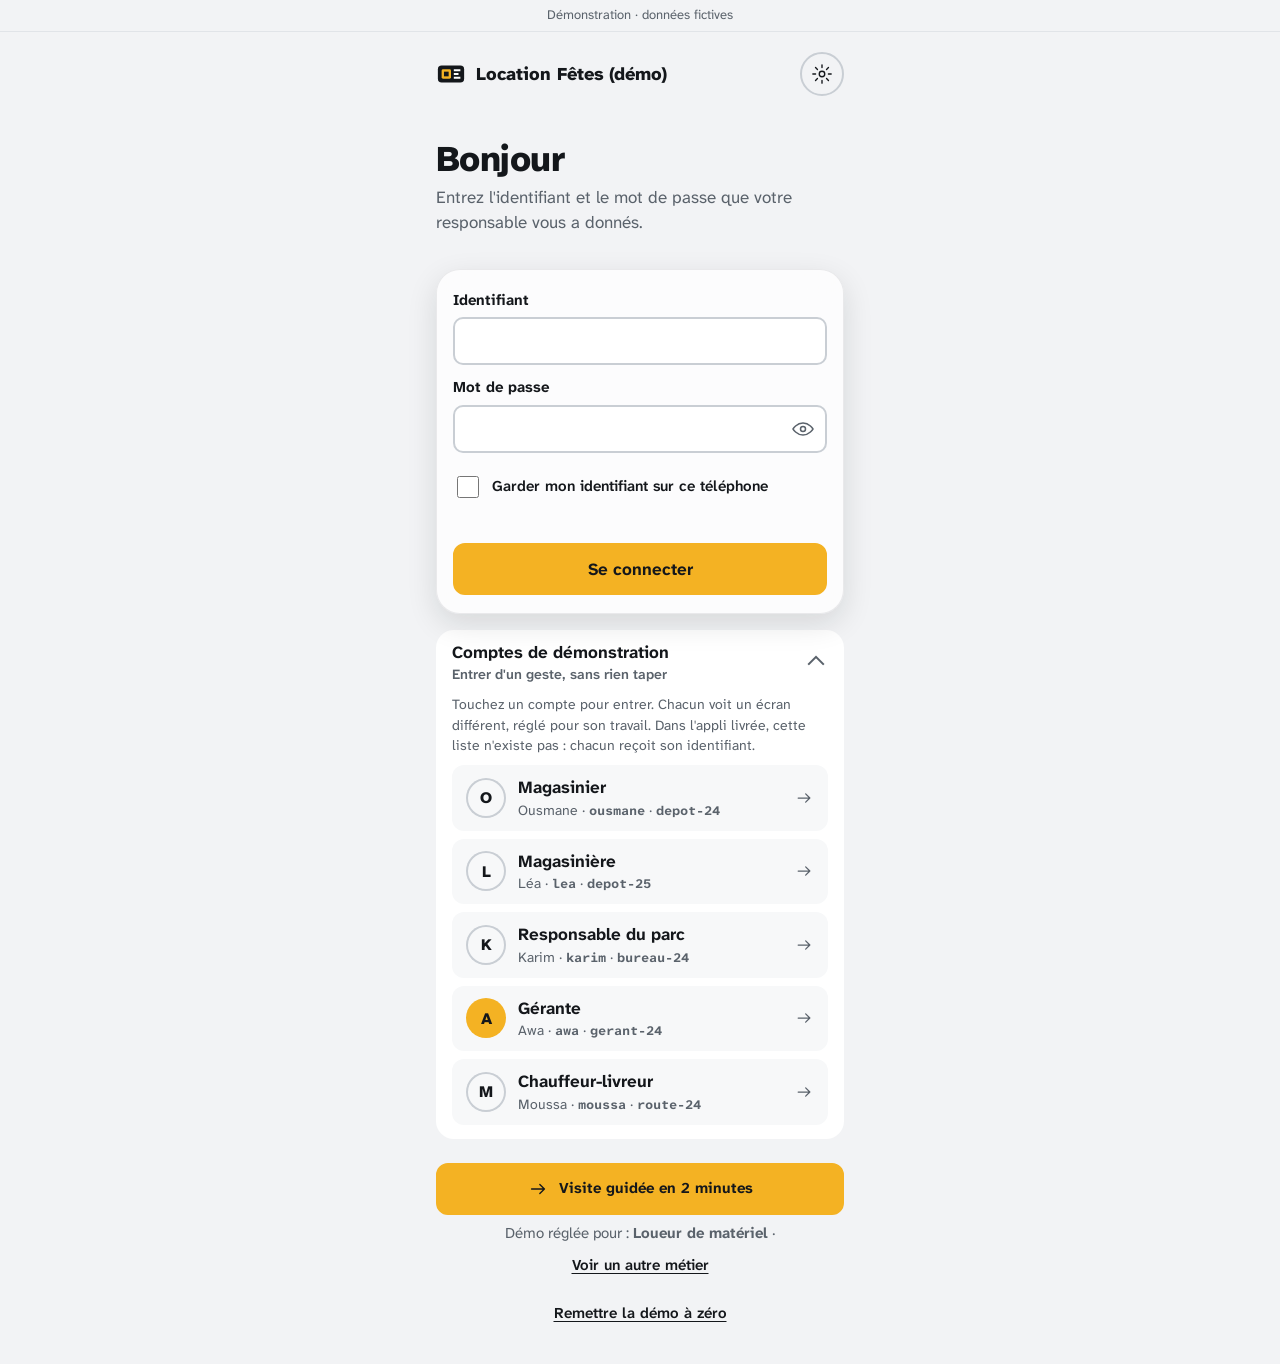
==== index.html @ 94348acb "Démo menuisier, comptage confirmé, polices en local, réception d'une commande" ====
<!doctype html>
<html lang="fr">
<head>
<meta charset="utf-8">
<meta name="viewport" content="width=device-width, initial-scale=1, viewport-fit=cover">
<title>Stockclair · démonstration</title>
<meta name="description" content="Démonstration de Stockclair : le suivi du stock et du matériel par étiquettes QR. Sorties, retours, comptages, pertes et commandes, sur téléphone et sur ordinateur.">
<meta name="theme-color" content="#f2f3f5">
<script>/* Thème avant l'affichage, pour éviter un flash blanc en mode sombre */try{var c=localStorage.getItem("rayon-theme")||"clair";if(c==="auto")c=matchMedia("(prefers-color-scheme: dark)").matches?"sombre":"clair";document.documentElement.dataset.theme=c}catch(e){}</script>
<meta property="og:title" content="Stockclair · démonstration">
<meta property="og:description" content="Scanner une étiquette, savoir ce qui est au dépôt et ce qui est chez les clients.">
<meta property="og:image" content="https://nexuxstelar.github.io/rayon-demo-publique/partage.png">
<meta property="og:image:width" content="1200">
<meta property="og:image:height" content="630">
<meta property="og:url" content="https://nexuxstelar.github.io/rayon-demo-publique/">
<meta property="og:type" content="website">
<meta name="twitter:card" content="summary_large_image">
<link rel="icon" href="icone.svg" type="image/svg+xml">
<link rel="apple-touch-icon" href="icone-192.png">
<link rel="manifest" href="manifest.webmanifest">
<link rel="preload" href="polices/atkinson-hyperlegible-next-latin.woff2" as="font" type="font/woff2" crossorigin>
<link rel="stylesheet" href="styles.css">
</head>
<body>
<div id="racine"></div>
<noscript><p style="padding:24px;font-family:sans-serif">Cette démonstration a besoin de JavaScript. Activez-le dans votre navigateur, puis rechargez la page.</p></noscript>
<script src="data.js"></script>
<script src="metiers.js"></script>
<script src="graphes.js"></script>
<script src="plus.js"></script>
<script src="outils.js"></script>
<script src="config.js"></script>
<script src="blocs.js"></script>
<script src="visites.js"></script>
<script src="xlsx.js"></script>
<script src="documents.js"></script>
<script src="etiquettes.js"></script>
<script src="espace.js"></script>
<script src="app.js"></script>
</body>
</html>
---- styles.css ----
/* Charte : docs/10_Charte_design.md
   Trois thèmes (clair par défaut, Anthracite et Nuit bleue au choix), un même langage :
   la couleur des actions ne change jamais de sens, seul le fond change.
   La profondeur vient des niveaux de surface. Le verre dépoli est réservé à ce qui flotte
   au-dessus du contenu : la barre du bas, l'en-tête, le cadre de connexion. */

/* ---------- Thème clair (par défaut) ---------- */
:root {
  color-scheme: light;
  --fond: #f2f3f5;        /* niveau 0 : le fond de l'appli */
  --carte: #ffffff;       /* niveau 1 : ce qu'on touche */
  --carte2: #f7f8f9;      /* niveau 2 : champs, boutons secondaires dans une carte */
  --trait: #e1e4e8;
  --trait-fort: #c9ced4;
  --encre: #14171b;
  --gris: #5a626b;
  --marque: #f4b223;      /* accent de la marque : sélection, action principale neutre */
  --sur-marque: #14171b;  /* texte posé sur l'accent, dans les deux thèmes */
  --marque-texte: #8a5d00;/* accent lisible en texte sur fond clair */
  --voile: rgba(20, 23, 27, .55);
  --sortie: #e4570f;
  --retour: #0a8a47;
  --compter: #1f5fd1;
  --alerte: #d42020;
  --attention: #d99a00;
  --neutre: #8c96a0;
  --depot: #3a4148;
  --photo: #ffffff;
  --r: 12px;
  --r-grand: 20px;
  --verre: rgba(255, 255, 255, .74);
  --verre-trait: rgba(20, 23, 27, .08);
  --flottant: 0 10px 30px rgba(20, 23, 27, .12);
  --halo: rgba(244, 178, 35, .20);
}

/* ---------- Thème sombre : anthracite profond, pas de gris moyen ---------- */
:root[data-theme="sombre"] {
  color-scheme: dark;
  --fond: #141619;
  --carte: #1e2125;
  --carte2: #282c31;
  --trait: #30353b;
  --trait-fort: #434950;
  --encre: #eceef1;
  --gris: #9ba3ac;
  --marque: #f5b82e;
  --sur-marque: #14171b;
  --marque-texte: #f5b82e;
  --voile: rgba(0, 0, 0, .62);
  --sortie: #e8621e;
  --retour: #1e9a57;
  --compter: #3d7bef;
  --alerte: #ff5a50;
  --attention: #f5b82e;
  --neutre: #7c8691;
  --depot: #c3c9d0;
  --photo: #ffffff;
  --verre: rgba(30, 33, 37, .74);
  --verre-trait: rgba(255, 255, 255, .08);
  --flottant: 0 10px 30px rgba(0, 0, 0, .45);
  --halo: rgba(245, 184, 46, .10);
}

/* ---------- Thème nuit bleue : marine profond, sélection en blanc glacé ---------- */
:root[data-theme="nuit"] {
  color-scheme: dark;
  --fond: #111a2c;
  --carte: #182339;
  --carte2: #213050;
  --trait: #263657;
  --trait-fort: #3a4d74;
  --encre: #e9eef8;
  --gris: #9aa8c3;
  --marque: #e9eef8;
  --sur-marque: #111a2c;
  --marque-texte: #e9eef8;
  --voile: rgba(4, 8, 18, .66);
  --sortie: #ea6a2a;
  --retour: #1f9e5b;
  --compter: #4680f2;
  --alerte: #ff5f62;
  --attention: #f6c445;
  --neutre: #7d8cab;
  --depot: #c4cee0;
  --photo: #ffffff;
  --verre: rgba(24, 35, 57, .74);
  --verre-trait: rgba(233, 238, 248, .10);
  --flottant: 0 10px 30px rgba(0, 0, 0, .5);
  --halo: rgba(70, 128, 242, .18);
}

/* Polices servies par l'appli elle-même (dossier polices/, licence OFL à côté) : rien n'est demandé à un autre site,
   et elles restent disponibles sans réseau. Un fichier à graisse variable par police et par alphabet ;
   chaque graisse utilisée est déclarée à part. Le latin étendu n'est téléchargé que si un texte en a besoin. */
@font-face { font-family: "Atkinson Hyperlegible Next"; font-style: normal; font-weight: 400; font-display: swap; src: url("polices/atkinson-hyperlegible-next-latin-ext.woff2") format("woff2"); unicode-range: U+0100-02BA, U+02BD-02C5, U+02C7-02CC, U+02CE-02D7, U+02DD-02FF, U+0304, U+0308, U+0329, U+1D00-1DBF, U+1E00-1E9F, U+1EF2-1EFF, U+2020, U+20A0-20AB, U+20AD-20C4, U+2113, U+2C60-2C7F, U+A720-A7FF; }
@font-face { font-family: "Atkinson Hyperlegible Next"; font-style: normal; font-weight: 400; font-display: swap; src: url("polices/atkinson-hyperlegible-next-latin.woff2") format("woff2"); unicode-range: U+0000-00FF, U+0131, U+0152-0153, U+02BB-02BC, U+02C6, U+02DA, U+02DC, U+0304, U+0308, U+0329, U+2000-206F, U+20AC, U+2122, U+2191, U+2193, U+2212, U+2215, U+FEFF, U+FFFD; }
@font-face { font-family: "Atkinson Hyperlegible Next"; font-style: normal; font-weight: 600; font-display: swap; src: url("polices/atkinson-hyperlegible-next-latin-ext.woff2") format("woff2"); unicode-range: U+0100-02BA, U+02BD-02C5, U+02C7-02CC, U+02CE-02D7, U+02DD-02FF, U+0304, U+0308, U+0329, U+1D00-1DBF, U+1E00-1E9F, U+1EF2-1EFF, U+2020, U+20A0-20AB, U+20AD-20C4, U+2113, U+2C60-2C7F, U+A720-A7FF; }
@font-face { font-family: "Atkinson Hyperlegible Next"; font-style: normal; font-weight: 600; font-display: swap; src: url("polices/atkinson-hyperlegible-next-latin.woff2") format("woff2"); unicode-range: U+0000-00FF, U+0131, U+0152-0153, U+02BB-02BC, U+02C6, U+02DA, U+02DC, U+0304, U+0308, U+0329, U+2000-206F, U+20AC, U+2122, U+2191, U+2193, U+2212, U+2215, U+FEFF, U+FFFD; }
@font-face { font-family: "Atkinson Hyperlegible Next"; font-style: normal; font-weight: 700; font-display: swap; src: url("polices/atkinson-hyperlegible-next-latin-ext.woff2") format("woff2"); unicode-range: U+0100-02BA, U+02BD-02C5, U+02C7-02CC, U+02CE-02D7, U+02DD-02FF, U+0304, U+0308, U+0329, U+1D00-1DBF, U+1E00-1E9F, U+1EF2-1EFF, U+2020, U+20A0-20AB, U+20AD-20C4, U+2113, U+2C60-2C7F, U+A720-A7FF; }
@font-face { font-family: "Atkinson Hyperlegible Next"; font-style: normal; font-weight: 700; font-display: swap; src: url("polices/atkinson-hyperlegible-next-latin.woff2") format("woff2"); unicode-range: U+0000-00FF, U+0131, U+0152-0153, U+02BB-02BC, U+02C6, U+02DA, U+02DC, U+0304, U+0308, U+0329, U+2000-206F, U+20AC, U+2122, U+2191, U+2193, U+2212, U+2215, U+FEFF, U+FFFD; }
@font-face { font-family: "Atkinson Hyperlegible Next"; font-style: normal; font-weight: 800; font-display: swap; src: url("polices/atkinson-hyperlegible-next-latin-ext.woff2") format("woff2"); unicode-range: U+0100-02BA, U+02BD-02C5, U+02C7-02CC, U+02CE-02D7, U+02DD-02FF, U+0304, U+0308, U+0329, U+1D00-1DBF, U+1E00-1E9F, U+1EF2-1EFF, U+2020, U+20A0-20AB, U+20AD-20C4, U+2113, U+2C60-2C7F, U+A720-A7FF; }
@font-face { font-family: "Atkinson Hyperlegible Next"; font-style: normal; font-weight: 800; font-display: swap; src: url("polices/atkinson-hyperlegible-next-latin.woff2") format("woff2"); unicode-range: U+0000-00FF, U+0131, U+0152-0153, U+02BB-02BC, U+02C6, U+02DA, U+02DC, U+0304, U+0308, U+0329, U+2000-206F, U+20AC, U+2122, U+2191, U+2193, U+2212, U+2215, U+FEFF, U+FFFD; }
@font-face { font-family: "Atkinson Hyperlegible Mono"; font-style: normal; font-weight: 500; font-display: swap; src: url("polices/atkinson-hyperlegible-mono-latin-ext.woff2") format("woff2"); unicode-range: U+0100-02BA, U+02BD-02C5, U+02C7-02CC, U+02CE-02D7, U+02DD-02FF, U+0304, U+0308, U+0329, U+1D00-1DBF, U+1E00-1E9F, U+1EF2-1EFF, U+2020, U+20A0-20AB, U+20AD-20C4, U+2113, U+2C60-2C7F, U+A720-A7FF; }
@font-face { font-family: "Atkinson Hyperlegible Mono"; font-style: normal; font-weight: 500; font-display: swap; src: url("polices/atkinson-hyperlegible-mono-latin.woff2") format("woff2"); unicode-range: U+0000-00FF, U+0131, U+0152-0153, U+02BB-02BC, U+02C6, U+02DA, U+02DC, U+0304, U+0308, U+0329, U+2000-206F, U+20AC, U+2122, U+2191, U+2193, U+2212, U+2215, U+FEFF, U+FFFD; }
@font-face { font-family: "Atkinson Hyperlegible Mono"; font-style: normal; font-weight: 700; font-display: swap; src: url("polices/atkinson-hyperlegible-mono-latin-ext.woff2") format("woff2"); unicode-range: U+0100-02BA, U+02BD-02C5, U+02C7-02CC, U+02CE-02D7, U+02DD-02FF, U+0304, U+0308, U+0329, U+1D00-1DBF, U+1E00-1E9F, U+1EF2-1EFF, U+2020, U+20A0-20AB, U+20AD-20C4, U+2113, U+2C60-2C7F, U+A720-A7FF; }
@font-face { font-family: "Atkinson Hyperlegible Mono"; font-style: normal; font-weight: 700; font-display: swap; src: url("polices/atkinson-hyperlegible-mono-latin.woff2") format("woff2"); unicode-range: U+0000-00FF, U+0131, U+0152-0153, U+02BB-02BC, U+02C6, U+02DA, U+02DC, U+0304, U+0308, U+0329, U+2000-206F, U+20AC, U+2122, U+2191, U+2193, U+2212, U+2215, U+FEFF, U+FFFD; }

* { box-sizing: border-box; }
html { -webkit-text-size-adjust: 100%; background: var(--fond); }
body {
  margin: 0; background: var(--fond); color: var(--encre);
  font-family: "Atkinson Hyperlegible Next", "Segoe UI", Roboto, Arial, sans-serif;
  font-size: 17px; line-height: 1.45;
}
button, input, select { font: inherit; color: inherit; }
button { cursor: pointer; -webkit-tap-highlight-color: transparent; }
:focus-visible { outline: 3px solid var(--marque); outline-offset: 2px; }
img { max-width: 100%; display: block; }
.code { font-family: "Atkinson Hyperlegible Mono", Consolas, monospace; font-weight: 700; letter-spacing: .02em; }
.cache { position: absolute; width: 1px; height: 1px; overflow: hidden; clip: rect(0 0 0 0); }
.vide { color: var(--gris); padding: 18px 0; }
h1 { font-size: 30px; line-height: 1.1; margin: 0 0 6px; font-weight: 800; letter-spacing: -.015em; }
h2 { font-size: 20px; margin: 30px 0 12px; font-weight: 800; }
.sous { color: var(--gris); margin: 0 0 16px; }
.lien { background: none; border: 0; padding: 0; text-decoration: underline; text-underline-offset: 3px; font-weight: 600; color: var(--encre); }
input, select { background: var(--carte2); color: var(--encre); }
::placeholder { color: var(--gris); opacity: 1; }

/* Bandeau de démonstration, discret et identique partout */
.demo { font-size: 13px; color: var(--gris); text-align: center; padding: 6px 12px; border-bottom: 1px solid var(--trait); background: var(--fond); }

/* ---------- Boutons communs ---------- */
.btn { display: flex; align-items: center; justify-content: center; gap: 10px; min-height: 52px; padding: 0 18px; width: 100%;
  border-radius: var(--r); border: 2px solid var(--trait-fort); background: var(--carte); color: var(--encre); font-weight: 700; }
.btn svg { width: 24px; height: 24px; flex: none; }
.btn.plein { background: var(--marque); border-color: var(--marque); color: var(--sur-marque); }
.btn.petit { min-height: 42px; width: auto; font-size: 15px; }
.btn:active, .t-action:active, .t-scan:active, .tache:active, .bb-scan:active { transform: scale(.98); }

/* Bouton rond à contour, pour les actions de l'en-tête (thème, verrouiller) */
.rond { width: 44px; height: 44px; flex: none; border-radius: 50%; border: 2px solid var(--trait-fort); background: transparent; color: var(--encre);
  display: inline-flex; align-items: center; justify-content: center; padding: 0; }
.rond svg { width: 22px; height: 22px; }
.rond:hover { border-color: var(--encre); }

/* Avatar : initiales sur un disque, la couleur dit le rôle */
.avatar { width: 40px; height: 40px; flex: none; border-radius: 50%; display: inline-flex; align-items: center; justify-content: center;
  font-weight: 800; font-size: 16px; background: var(--carte2); color: var(--encre); box-shadow: inset 0 0 0 2px var(--trait-fort); }
.avatar.grand { width: 64px; height: 64px; font-size: 24px; }
.avatar.direction { background: var(--marque); color: var(--sur-marque); box-shadow: none; }

.vignette { background: var(--photo); border-radius: 10px; overflow: hidden; aspect-ratio: 1; }
.vignette img { width: 100%; height: 100%; object-fit: cover; }
.vignette.pic { background: var(--carte2); color: var(--encre); display: flex; align-items: center; justify-content: center; padding: 12px; }
.etat { display: inline-flex; align-items: center; gap: 6px; font-weight: 700; font-size: 15px; }
.etat i { width: 12px; height: 12px; border-radius: 50%; background: var(--retour); }
.etat.bas i { background: var(--attention); }
.etat.zero i, .etat.sorti i { background: var(--alerte); }

/* Jauge en anneau : une valeur sur un maximum, le chiffre au centre */
.anneau { position: relative; width: 168px; height: 168px; margin: 0 auto; }
.anneau svg { width: 100%; height: 100%; transform: rotate(-90deg); }
.anneau .piste { stroke: var(--trait); }
.anneau .centre { position: absolute; top: 0; right: 0; bottom: 0; left: 0; display: flex; flex-direction: column; align-items: center; justify-content: center; text-align: center; }
.anneau .centre b { font-size: 48px; line-height: 1; font-weight: 800; letter-spacing: -.02em; }
.anneau .centre small { font-size: 13px; color: var(--gris); font-weight: 700; margin-top: 4px; }
.anneau.petit { width: min(112px, 100%); height: auto; aspect-ratio: 1; }
.anneau.petit .centre b { font-size: clamp(20px, 6.4vw, 28px); }
.anneau.petit .centre small { font-size: 12px; max-width: 76%; line-height: 1.2; }

/* =========================================================
   VERRE : seulement ce qui flotte au-dessus du contenu
   ========================================================= */
.verre { background: var(--verre); -webkit-backdrop-filter: blur(18px) saturate(1.5); backdrop-filter: blur(18px) saturate(1.5); border: 1px solid var(--verre-trait); }
@supports not ((backdrop-filter: blur(1px)) or (-webkit-backdrop-filter: blur(1px))) { .verre { background: var(--carte); } }
/* Un halo très léger de l'accent en haut de page : c'est lui qu'on voit à travers le verre */
body::before { content: ""; position: fixed; z-index: -1; top: -30vh; left: -20vw; right: -20vw; height: 70vh; pointer-events: none;
  background: radial-gradient(closest-side, var(--halo), transparent); }

/* =========================================================
   CONNEXION : identifiant et mot de passe, personne n'est affiché
   ========================================================= */
.connexion { min-height: 100vh; max-width: 440px; margin: 0 auto; padding: 20px 16px 28px; display: flex; flex-direction: column; }
.connexion .barre { display: flex; justify-content: space-between; align-items: center; }
.c-tete { margin: 44px 0 18px; }
.c-tete h1 { font-size: 36px; }
.c-tete.centre { text-align: center; display: grid; justify-items: center; gap: 8px; margin-top: 36px; }
.c-tete.centre h1 { font-size: 28px; margin: 0; }
.c-tete.centre .sous { margin: 0; }
.c-form { border-radius: 24px; padding: 8px 16px 18px; box-shadow: var(--flottant); }
.c-form .message { color: var(--alerte); font-weight: 700; min-height: 22px; margin: 2px 0 10px; font-size: 15px; }
.mdp { position: relative; display: block; }
.mdp input { width: 100%; padding-right: 52px !important; }
.mdp .voir { position: absolute; right: 2px; top: 2px; width: 44px; height: 44px; border: 0; background: none; color: var(--gris); display: flex; align-items: center; justify-content: center; border-radius: 10px; }
.mdp .voir svg { width: 24px; height: 24px; }
.mdp .voir.actif { color: var(--encre); }
.case { display: flex; gap: 10px; align-items: center; font-weight: 600; font-size: 15px; min-height: 44px; }
.case input { width: 22px; height: 22px; accent-color: var(--marque); flex: none; }
.c-demo { margin-top: 16px; background: var(--carte); border-radius: 18px; padding: 0 16px; }
.c-demo summary { min-height: 52px; display: flex; align-items: center; font-weight: 700; cursor: pointer; }
.c-demo .sous { margin: 0 0 10px; font-size: 14px; }
.c-comptes { display: grid; gap: 8px; padding-bottom: 14px; }
.c-comptes button { display: flex; justify-content: space-between; align-items: center; gap: 4px 10px; flex-wrap: wrap; text-align: left; border: 0; background: var(--carte2); color: var(--encre); border-radius: 12px; padding: 10px 14px; min-height: 52px; }
.c-comptes .code { color: var(--gris); font-size: 14px; }
.c-pied { margin-top: auto; padding-top: 24px; text-align: center; font-size: 15px; color: var(--gris); display: grid; gap: 4px; }
.c-pied p { margin: 8px 0 0; }
.logo-client { max-height: 32px; max-width: 120px; object-fit: contain; }

/* =========================================================
   PROFIL TERRAIN : photos, gros boutons, presque pas de texte
   ========================================================= */
main.t-main { max-width: 560px; margin: 0 auto; padding: 14px 16px 128px; }
.t-scan { display: block; width: 100%; border: 0; border-radius: var(--r-grand); background: var(--marque); color: var(--sur-marque); padding: 30px 20px 26px; text-align: center; }
.t-scan svg { width: 92px; height: 92px; margin: 0 auto 10px; display: block; }
.t-scan b { font-size: 28px; display: block; }
.t-scan span { font-weight: 600; opacity: .8; }
.t-ou { display: flex; gap: 8px; margin: 12px 0 22px; }
.t-ou input { flex: 1; min-width: 0; height: 54px; border-radius: var(--r); border: 2px solid var(--trait); background: var(--carte); padding: 0 14px; font-family: "Atkinson Hyperlegible Mono", monospace; font-size: 18px; text-transform: uppercase; }
.t-ou input:focus { border-color: var(--marque); outline: none; }
.t-tuiles { display: grid; grid-template-columns: 1fr 1fr; gap: 12px; }
.t-tuile { border: 0; border-radius: 18px; background: var(--carte); color: var(--encre); padding: 16px; text-align: left; min-height: 120px; display: grid; align-content: space-between; gap: 10px; }
.t-tuile .pastille { width: 52px; height: 52px; border-radius: 50%; background: var(--carte2); display: inline-flex; align-items: center; justify-content: center; }
.t-tuile svg { width: 28px; height: 28px; }
.t-tuile b { font-size: 18px; line-height: 1.2; }
.t-tuile small { display: block; color: var(--gris); font-size: 14px; }
.t-objet { text-align: center; }
.t-objet .vignette { width: min(52vw, 210px); margin: 6px auto 12px; border-radius: var(--r-grand); }
.t-objet h1 { font-size: 26px; }
.t-objet .anneau { margin-top: 10px; }
.t-stock { font-size: 64px; font-weight: 800; line-height: 1; margin: 8px 0 2px; }
.t-actions { display: grid; gap: 12px; margin-top: 20px; }
.t-action { display: grid; grid-template-columns: 56px 1fr; align-items: center; gap: 14px; border: 0; border-radius: 18px; padding: 14px 18px; color: #fff; text-align: left; font-size: 22px; font-weight: 800; min-height: 84px; }
.t-action svg { width: 46px; height: 46px; }
.t-action small { display: block; font-size: 15px; font-weight: 600; opacity: .92; }
.t-action.sortie { background: var(--sortie); }
.t-action.retour { background: var(--retour); }
.t-action.compter { background: var(--compter); }
.t-action.perte { background: transparent; color: var(--alerte); box-shadow: inset 0 0 0 2px var(--alerte); font-size: 18px; min-height: 64px; }
.t-liste { list-style: none; padding: 0; margin: 0; display: grid; gap: 10px; }
.t-liste button { width: 100%; display: grid; grid-template-columns: 64px 1fr auto; gap: 12px; align-items: center; border: 0; background: var(--carte); color: var(--encre); border-radius: 16px; padding: 8px 14px 8px 8px; text-align: left; }
.t-liste b { display: block; font-size: 17px; }
.t-liste small { color: var(--gris); }
.t-liste .n { font-size: 26px; font-weight: 800; }
.t-retour { display: grid; grid-template-columns: 64px 1fr 96px; gap: 12px; align-items: center; background: var(--carte); border-radius: 16px; padding: 8px; }
.t-retour input { height: 56px; font-size: 26px; font-weight: 800; text-align: center; border-radius: 12px; border: 2px solid var(--trait-fort); width: 100%; background: var(--carte2); }

/* Feuille de saisie (tous profils) */
.feuille { position: fixed; top: 0; right: 0; bottom: 0; left: 0; z-index: 15; background: var(--voile); -webkit-backdrop-filter: blur(3px); backdrop-filter: blur(3px); display: flex; align-items: flex-end; }
.feuille > div { background: var(--carte); color: var(--encre); border-radius: 24px 24px 0 0; padding: 22px 16px calc(20px + env(safe-area-inset-bottom)); width: 100%; max-width: 560px; margin: 0 auto; max-height: 92vh; overflow-y: auto; }
.feuille > div::before { content: ""; display: block; width: 44px; height: 5px; border-radius: 3px; background: var(--trait-fort); margin: -8px auto 14px; }
.feuille .tete { display: grid; grid-template-columns: 72px 1fr; gap: 12px; align-items: center; margin-bottom: 8px; }
.compteur { display: grid; grid-template-columns: 72px 1fr 72px; gap: 10px; margin: 14px 0 10px; }
.compteur button { height: 72px; border-radius: 50%; border: 2px solid var(--trait-fort); background: transparent; color: var(--encre); font-size: 34px; font-weight: 700; }
.compteur input { height: 72px; width: 100%; text-align: center; font-size: 44px; font-weight: 800; border-radius: 18px; border: 2px solid var(--trait-fort); background: var(--carte2); }
.compteur input:focus { border-color: var(--marque); outline: none; }
.rapides { display: flex; gap: 8px; flex-wrap: wrap; }
.rapides button { border: 0; background: var(--carte2); color: var(--encre); border-radius: 999px; padding: 8px 16px; font-weight: 700; }
.choix { display: grid; gap: 8px; margin-top: 14px; }
.choix label { display: flex; gap: 10px; align-items: center; background: var(--carte2); border-radius: 12px; padding: 12px 14px; font-weight: 600; }
.choix label:has(input:checked) { box-shadow: inset 0 0 0 2px var(--marque); }
.choix input { width: 22px; height: 22px; accent-color: var(--marque); }
.valider { display: grid; grid-template-columns: 1fr 2fr; gap: 10px; margin-top: 18px; }
.champ { display: grid; gap: 6px; margin: 12px 0; font-weight: 700; font-size: 15px; }
.champ input, .champ select { height: 52px; border-radius: var(--r); border: 2px solid var(--trait); padding: 0 14px; font-weight: 600; font-size: 17px; }
.champ input:focus, .champ select:focus { border-color: var(--marque); outline: none; }

/* Caméra */
.camera { position: fixed; top: 0; right: 0; bottom: 0; left: 0; z-index: 20; background: #000; display: flex; flex-direction: column; }
.camera video { flex: 1; width: 100%; min-height: 0; object-fit: cover; }
.camera .viseur { position: absolute; top: 0; left: 0; right: 0; bottom: 120px; display: flex; align-items: center; justify-content: center; pointer-events: none; }
.camera .viseur div { width: min(66vw, 300px); height: min(66vw, 300px); border: 4px solid var(--marque); border-radius: 24px; box-shadow: 0 0 0 999px rgba(0,0,0,.4); }
.camera .pied { padding: 16px 16px calc(16px + env(safe-area-inset-bottom)); background: #141619; color: #fff; display: grid; gap: 10px; text-align: center; }
.camera .pied .btn { background: transparent; color: #fff; border-color: #434950; }

/* =========================================================
   LA COQUE : en-tête en verre, barre flottante en bas, menu à gauche sur ordinateur
   ========================================================= */
.app { min-height: 100vh; }
.marque { display: flex; align-items: center; gap: 10px; font-weight: 800; font-size: 18px; color: var(--encre); min-width: 0; }
.marque svg { width: 30px; height: 30px; flex: none; }
.marque span { white-space: nowrap; overflow: hidden; text-overflow: ellipsis; }
.haut { position: sticky; top: 0; z-index: 10; display: flex; align-items: center; gap: 10px; padding: 8px 12px; min-height: 62px; border-width: 0 0 1px; }
.haut-titre { flex: 1; min-width: 0; font-weight: 800; font-size: 18px; white-space: nowrap; overflow: hidden; text-overflow: ellipsis; }
.haut .outils { display: flex; gap: 8px; align-items: center; }
.avatar-btn { width: 44px; height: 44px; border: 0; padding: 0; background: none; border-radius: 50%; display: inline-flex; align-items: center; justify-content: center; }
main.b-main { max-width: 1160px; margin: 0 auto; padding: 14px 16px 128px; }

/* Barre du bas : trois raccourcis, Scanner au milieu, « Plus » pour le reste. Elle flotte, on voit le contenu à travers. */
.barre-bas { position: fixed; z-index: 12; left: 12px; right: 12px; bottom: calc(10px + env(safe-area-inset-bottom)); max-width: 520px; margin: 0 auto; height: 72px;
  border-radius: 26px; display: grid; grid-template-columns: repeat(5, minmax(0, 1fr)); align-items: center; padding: 0 6px; box-shadow: var(--flottant); }
.barre-bas button { border: 0; background: none; color: var(--gris); display: grid; justify-items: center; align-content: center; gap: 3px; font-size: 12px; font-weight: 700;
  min-height: 58px; padding: 0 2px; border-radius: 18px; position: relative; min-width: 0; }
.barre-bas button svg { width: 25px; height: 25px; }
.barre-bas button span { max-width: 100%; overflow: hidden; text-overflow: ellipsis; white-space: nowrap; }
.barre-bas button[aria-current="page"] { color: var(--encre); }
.barre-bas button[aria-current="page"]::after { content: ""; position: absolute; bottom: 3px; width: 18px; height: 4px; border-radius: 2px; background: var(--marque); }
.barre-bas .bb-scan { width: 66px; height: 66px; min-height: 66px; justify-self: center; border-radius: 50%; background: var(--marque); color: var(--sur-marque); margin-top: -34px;
  display: flex; align-items: center; justify-content: center; box-shadow: 0 8px 18px color-mix(in srgb, var(--marque) 40%, transparent), 0 0 0 6px var(--fond); }
.barre-bas .bb-scan svg { width: 34px; height: 34px; }
.barre-bas.mini { position: static; margin: 22px 0 6px; max-width: 420px; }
.barre-bas.mini button[disabled] { cursor: default; opacity: 1; }

/* Menu à gauche, sur ordinateur : la version web du responsable et du gérant */
.cote { display: none; }
.cote nav { display: grid; gap: 2px; }
.cote h4 { margin: 14px 12px 4px; font-size: 13px; color: var(--gris); font-weight: 700; }
.cote nav button { display: flex; align-items: center; gap: 12px; border: 0; background: none; color: var(--encre); padding: 10px 12px; border-radius: 12px; font-weight: 700; min-height: 44px; text-align: left; }
.cote nav button svg { width: 22px; height: 22px; color: var(--gris); flex: none; }
.cote nav button:hover { background: var(--carte2); }
.cote nav button[aria-current="page"] { background: var(--marque); color: var(--sur-marque); }
.cote nav button[aria-current="page"] svg { color: var(--sur-marque); }
.cote-pied { margin-top: auto; display: grid; gap: 12px; border-top: 1px solid var(--trait); padding-top: 14px; }
.moi { display: flex; align-items: center; gap: 10px; min-width: 0; }
.moi b { display: block; } .moi small { color: var(--gris); font-size: 14px; }
.cote-outils { display: flex; gap: 8px; }
@media (min-width: 960px) {
  .app { display: grid; grid-template-columns: 264px minmax(0, 1fr); grid-template-rows: auto auto 1fr; }
  .app > .demo { grid-column: 1 / -1; }
  .cote { display: flex; flex-direction: column; gap: 14px; grid-column: 1; grid-row: 2 / 4; position: sticky; top: 0; height: 100vh; overflow-y: auto;
    padding: 18px 14px; border-right: 1px solid var(--trait); background: var(--carte); }
  .haut, main { grid-column: 2; }
  .haut .avatar-btn { display: none; }
  .barre-bas:not(.mini) { display: none; }
  main.t-main, main.b-main { padding-bottom: 64px; }
  main.b-main { padding: 24px 32px 64px; margin: 0; }
}

/* =========================================================
   ACCUEIL EN BLOCS : réglé par rôle et par entreprise
   ========================================================= */
.salut { margin: 8px 0 18px; }
.salut .date { margin: 0; color: var(--gris); font-weight: 600; }
.salut .date::first-letter { text-transform: uppercase; }
.salut h1 { font-size: 34px; margin: 2px 0 0; }
.bento { display: grid; grid-template-columns: repeat(2, minmax(0, 1fr)); gap: 12px; align-items: start; }
.w { background: var(--carte); border-radius: 22px; padding: 16px; min-width: 0; }
.w-s { grid-column: span 1; align-self: stretch; }
.w-m, .w-l { grid-column: 1 / -1; }
@media (min-width: 1100px) {
  .bento { grid-template-columns: repeat(4, minmax(0, 1fr)); }
  .w-m { grid-column: span 2; }
}
.w.nu { background: none; padding: 0; }
.w .graphe { margin: 0; border-radius: 22px; }
.w h2, .w-titre { display: flex; align-items: center; gap: 8px; margin: 0 0 12px; font-size: 17px; font-weight: 800; }
.w-titre .compte { background: var(--carte2); border-radius: 999px; padding: 1px 10px; font-size: 14px; }
.w-titre svg { width: 22px; height: 22px; }
.w-entete { display: flex; justify-content: space-between; align-items: center; gap: 10px; flex-wrap: wrap; margin-bottom: 12px; }
.w-entete .w-titre, .w-entete .segments { margin: 0; }
.w .t-ou { margin-bottom: 0; }
.w .chiffres button, .w .cycle, .w .b-liste, .w .trio, .w .bon, .w .msg { background: var(--carte2); }
.w .cycle .rondv { background: var(--carte2); }
.w .b-liste button.l:hover { background: var(--trait); }
.w .bon { margin-bottom: 10px; }
.w.accent { background: var(--marque); color: var(--sur-marque); }
.w.accent small { color: inherit; opacity: .8; font-weight: 700; display: block; }
.w-plein { display: block; width: 100%; text-align: left; background: none; border: 0; color: inherit; padding: 0; font: inherit; }
.w-grand { display: block; font-size: clamp(36px, 10vw, 54px); font-weight: 800; letter-spacing: -.03em; line-height: 1.05; margin: 6px 0 4px; }
.w-moyen { display: block; font-size: 26px; font-weight: 800; letter-spacing: -.02em; line-height: 1.1; margin: 6px 0 2px; }
.w small { color: var(--gris); }
.w-jauge { text-align: center; }
.w-jauge p { margin: 8px 0 0; font-size: 14px; color: var(--gris); font-weight: 600; }
.chiffres button[disabled] { cursor: default; }

/* À faire : comme dans une appli de tâches, la couleur dit l'action */
.taches { list-style: none; margin: 0; padding: 0; display: grid; gap: 8px; }
.tache { width: 100%; display: grid; grid-template-columns: 46px minmax(0, 1fr) auto; gap: 12px; align-items: center; border: 0; background: var(--carte2); color: var(--encre);
  border-radius: 16px; padding: 10px 12px; text-align: left; min-height: 66px; }
.tache .pastille { width: 46px; height: 46px; border-radius: 14px; display: flex; align-items: center; justify-content: center; background: color-mix(in srgb, var(--c) 16%, transparent); color: var(--c); }
.tache .pastille svg { width: 26px; height: 26px; }
.tache b { display: block; font-size: 16px; line-height: 1.25; overflow-wrap: anywhere; }
.tache small { color: var(--gris); font-size: 14px; }
.tache .barre { display: block; height: 6px; border-radius: 3px; background: var(--trait); margin-top: 6px; overflow: hidden; }
.tache .barre i { display: block; height: 100%; background: var(--c); }
.tache .chev svg { width: 20px; height: 20px; color: var(--gris); }
.c-sortie { --c: var(--sortie); } .c-retour { --c: var(--retour); } .c-compter { --c: var(--compter); }
.c-alerte { --c: var(--alerte); } .c-attention { --c: var(--attention); } .c-marque { --c: var(--marque-texte); }

/* « Plus » : tous les écrans permis, en tuiles */
.plus-moi { display: flex; gap: 12px; align-items: center; margin-bottom: 4px; }
.plus-moi b { display: block; font-size: 19px; } .plus-moi small { color: var(--gris); }
.feuille h2 { font-size: 16px; margin: 18px 0 8px; }
.plus-grille { display: grid; grid-template-columns: repeat(3, minmax(0, 1fr)); gap: 8px; }
.plus-grille button { display: grid; justify-items: center; align-content: center; gap: 8px; text-align: center; border: 0; background: var(--carte2); color: var(--encre);
  border-radius: 18px; padding: 12px 4px; font-weight: 700; font-size: 14px; min-height: 96px; line-height: 1.2; }
.plus-grille .pastille { width: 44px; height: 44px; border-radius: 14px; background: var(--carte); display: flex; align-items: center; justify-content: center; }
.plus-grille svg { width: 24px; height: 24px; }
.plus-grille button[aria-current="page"] { box-shadow: inset 0 0 0 2px var(--marque); }
.valider.trois { grid-template-columns: repeat(3, 1fr); }
.valider.pile { grid-template-columns: 1fr; }
.ecarts { list-style: none; margin: 12px 0 0; padding: 0; display: grid; gap: 8px; }
.ecarts li { background: var(--carte2); border-radius: 12px; padding: 10px 14px; display: grid; gap: 2px; }
.ecarts li span { color: var(--gris); font-weight: 600; font-size: 15px; }
.valider.trois .btn { padding: 0 6px; font-size: 15px; gap: 6px; }
.valider.trois .btn svg { width: 20px; height: 20px; }

/* =========================================================
   ESPACE INSTALLATEUR
   ========================================================= */
.inst { max-width: 760px; margin: 0 auto; padding: 20px 16px 48px; }
.inst .barre { display: flex; justify-content: space-between; align-items: center; margin-bottom: 20px; }
.inst h3 { font-size: 18px; margin: 26px 0 4px; }
.inst .segments { display: flex; flex-wrap: wrap; }
.barre-choix { display: grid; grid-template-columns: repeat(3, minmax(0, 1fr)); gap: 8px; }
.barre-choix select, .w-edit select { height: 46px; width: 100%; min-width: 0; border-radius: 10px; border: 2px solid var(--trait-fort); padding: 0 8px; background: var(--carte); color: var(--encre); }
.w-edit { display: flex; flex-wrap: wrap; gap: 8px; align-items: center; padding: 10px 0; border-bottom: 1px solid var(--trait); }
.bloc .w-edit:last-child { border-bottom: 0; }
.w-edit b { flex: 1 1 100%; }
.w-edit select { flex: 1 1 120px; width: auto; }
.w-edit .fl { display: flex; gap: 4px; }
.w-edit .fl button { width: 44px; height: 44px; border-radius: 12px; border: 2px solid var(--trait-fort); background: none; color: var(--encre); font-weight: 800; font-size: 18px; }
.w-edit .fl button[disabled] { opacity: .35; }
.w-edit.ajout select { flex: 1 1 100%; }
@media (min-width: 600px) { .w-edit b { flex: 1 1 auto; } .w-edit select { flex: 0 0 170px; } .w-edit.ajout select { flex: 1 1 100%; } }

.chiffres { display: grid; grid-template-columns: repeat(2, 1fr); gap: 12px; }
@media (min-width: 720px) { .chiffres { grid-template-columns: repeat(4, 1fr); } }
.chiffres button { border: 0; background: var(--carte); color: var(--encre); border-radius: 16px; padding: 16px; text-align: left; display: grid; gap: 6px; }
.chiffres button:hover { box-shadow: inset 0 0 0 2px var(--trait-fort); }
.chiffres b { display: block; font-size: 38px; line-height: 1; letter-spacing: -.02em; }
.chiffres b.rouge { color: var(--alerte); }
.chiffres span { font-size: 14px; color: var(--gris); font-weight: 600; }
.b-liste { list-style: none; margin: 0; padding: 0; background: var(--carte); border-radius: 16px; overflow: hidden; }
.b-liste li + li { border-top: 1px solid var(--trait); }
.b-liste button.l { width: 100%; display: grid; grid-template-columns: 48px 1fr auto; gap: 12px; align-items: center; background: none; border: 0; color: var(--encre); padding: 10px 14px; text-align: left; }
.b-liste button.l:hover { background: var(--carte2); }
.b-liste .l .vignette { width: 48px; }
.b-liste .l b { display: block; font-weight: 700; }
.b-liste .l small { color: var(--gris); font-size: 14px; }
.b-liste .l .n { font-size: 22px; font-weight: 800; text-align: right; }
.filtres { display: inline-flex; gap: 4px; flex-wrap: wrap; margin: 0 0 14px; background: var(--carte); border-radius: 999px; padding: 4px; }
.filtres button { border: 0; border-radius: 999px; padding: 8px 16px; font-weight: 700; background: transparent; color: var(--gris); font-size: 15px; }
.filtres button[aria-pressed="true"] { background: var(--marque); color: var(--sur-marque); }
table.t { width: 100%; border-collapse: collapse; font-size: 15px; background: var(--carte); border-radius: 16px; overflow: hidden; }
table.t th, table.t td { padding: 10px 14px; text-align: left; border-bottom: 1px solid var(--trait); vertical-align: top; }
table.t tr:last-child td { border-bottom: 0; }
table.t th { font-size: 13px; color: var(--gris); font-weight: 700; }
table.t td.n, table.t th.n { text-align: right; white-space: nowrap; font-weight: 700; }
table.t small { color: var(--gris); }
.defile { overflow-x: auto; -webkit-overflow-scrolling: touch; border-radius: 16px; }
.fiche { display: grid; gap: 18px; }
@media (min-width: 720px) { .fiche { grid-template-columns: 240px 1fr; align-items: start; } }
.fiche .vignette { border-radius: var(--r-grand); }
.fiche .entete { display: grid; grid-template-columns: 1fr auto; gap: 16px; align-items: center; }
.fiche dl { display: grid; grid-template-columns: 1fr 1fr; gap: 12px 18px; margin: 16px 0; background: var(--carte); border-radius: 16px; padding: 16px; }
.fiche dt { font-size: 13px; color: var(--gris); font-weight: 700; }
.fiche dd { margin: 0; font-weight: 800; font-size: 18px; }
.boutons { display: flex; gap: 8px; flex-wrap: wrap; }
.bon { background: var(--carte); border-radius: 16px; padding: 16px; margin-bottom: 14px; }
.bon header { display: flex; justify-content: space-between; gap: 10px; flex-wrap: wrap; margin-bottom: 10px; }
.bon table.t { background: var(--carte2); }
.docs { display: grid; gap: 12px; }
@media (min-width: 720px) { .docs { grid-template-columns: 1fr 1fr; } }
.doc-carte { display: grid; grid-template-columns: 52px 1fr; gap: 14px; align-items: center; border: 0; text-align: left; background: var(--carte); color: var(--encre); border-radius: 16px; padding: 14px; }
.doc-carte:hover { box-shadow: inset 0 0 0 2px var(--trait-fort); }
.doc-carte .pastille { width: 52px; height: 52px; border-radius: 50%; background: var(--carte2); display: inline-flex; align-items: center; justify-content: center; }
.doc-carte svg { width: 26px; height: 26px; }
.doc-carte b { display: block; }
.doc-carte small { color: var(--gris); }

/* =========================================================
   PROFIL DIRECTION : peu d'éléments, des montants, une tendance
   ========================================================= */
/* Abonnement, réglages, équipe */
.module { display: grid; grid-template-columns: 1fr auto; gap: 2px 14px; align-items: center; padding: 14px 0; border-bottom: 1px solid var(--trait); }
.module p { margin: 0; font-size: 14px; color: var(--gris); }
.module select { height: 44px; border-radius: 10px; border: 2px solid var(--trait); padding: 0 10px; grid-row: span 2; }
.inter { position: relative; width: 56px; height: 32px; grid-row: span 2; }
.inter input { position: absolute; top: 0; left: 0; width: 100%; height: 100%; opacity: 0; margin: 0; cursor: pointer; }
.inter span { position: absolute; top: 0; left: 0; right: 0; bottom: 0; border-radius: 999px; background: var(--trait-fort); pointer-events: none; transition: background .15s; }
.inter span::after { content: ""; position: absolute; top: 4px; left: 4px; width: 24px; height: 24px; border-radius: 50%; background: #fff; transition: transform .15s; }
.inter input:checked + span { background: var(--retour); }
.inter input:checked + span::after { transform: translateX(24px); }
.inter input:focus-visible + span { outline: 3px solid var(--marque); outline-offset: 2px; }
.total { display: flex; justify-content: space-between; align-items: baseline; gap: 10px; padding: 18px 0; font-weight: 800; font-size: 22px; }
.bloc { background: var(--carte); border-radius: 16px; padding: 4px 16px; }
.bloc .module:last-child { border-bottom: 0; }
.personne { display: grid; grid-template-columns: auto 1fr auto; gap: 12px; align-items: center; padding: 14px 0; border-bottom: 1px solid var(--trait); }
.bloc .personne:last-child { border-bottom: 0; }
.personne b { display: block; }
.personne small { color: var(--gris); }
.personne .actions { display: flex; gap: 8px; align-items: center; }
.personne.inactif b, .personne.inactif .avatar { opacity: .5; }
.puces { margin: 0; padding: 4px 0 4px 20px; }
.puces li { margin: 6px 0; }
.resultat { font-weight: 700; }
.resultat.ok { color: var(--retour); }
.resultat.ko { color: var(--alerte); }

/* Messages */
.toast { position: fixed; left: 16px; right: 16px; bottom: calc(16px + env(safe-area-inset-bottom)); z-index: 30; max-width: 520px; margin: 0 auto; background: var(--encre); color: var(--fond); padding: 14px 16px; border-radius: 14px; font-weight: 700; }
.msg { background: var(--carte); border-radius: 12px; padding: 10px 14px; margin-bottom: 8px; font-size: 15px; }
.msg small { display: block; color: var(--gris); }

/* Documents imprimables : toujours sur papier blanc, quel que soit le thème */
.feuille-doc { background: #fff; color: #000; padding: 24px; border-radius: 10px; max-width: 800px; }
.feuille-doc h1 { font-size: 24px; }
.feuille-doc table { width: 100%; border-collapse: collapse; font-size: 14px; margin: 12px 0; }
.feuille-doc th, .feuille-doc td { border: 1px solid #999; padding: 6px 8px; text-align: left; }
.feuille-doc .sign { display: grid; grid-template-columns: 1fr 1fr; gap: 20px; margin-top: 28px; }
.feuille-doc .sign div { border-top: 1px solid #000; padding-top: 6px; font-size: 13px; min-height: 60px; }
.planche { display: grid; grid-template-columns: repeat(auto-fill, minmax(250px, 1fr)); gap: 8px; }
.etiquette { background: #fff; color: #000; border: 1px dashed #888; display: grid; grid-template-columns: 96px 1fr; gap: 10px; padding: 10px; align-items: center; }
.etiquette svg { width: 96px; height: 96px; }
.etiquette b { display: block; font-size: 15px; line-height: 1.2; }
.etiquette .code { display: inline-block; background: #000; color: #fff; padding: 2px 6px; margin-top: 6px; font-size: 14px; }
@media print {
  :root { --fond: #fff; --carte: #fff; --encre: #000; }
  .demo, .haut, .cote, .barre-bas, .pas-imprimer, .toast { display: none !important; }
  body { background: #fff; }
  body::before { display: none; }
  .app { display: block; }
  main.b-main, main.t-main { padding: 0; max-width: none; }
  .feuille-doc { padding: 0; }
  .etiquette { break-inside: avoid; }
}
@media (max-width: 360px) {
  body { font-size: 16px; }
  .t-action { font-size: 19px; grid-template-columns: 44px 1fr; }
  .t-action svg { width: 40px; height: 40px; }
  .t-stock { font-size: 52px; }
  .anneau { width: 148px; height: 148px; }
}

/* Graphiques : une couleur = un sens, légende dès deux séries, valeurs au survol ou au toucher */
.graphe { background: var(--carte); border-radius: 16px; padding: 18px 18px 12px; margin-bottom: 14px; }
.graphe h3 { margin: 0; font-size: 17px; }
.graphe .q { margin: 2px 0 10px; font-size: 14px; color: var(--gris); }
.graphe svg { width: 100%; height: auto; display: block; overflow: visible; }
.graphe svg text { font-family: inherit; font-size: 12px; fill: var(--gris); }
.graphe svg .v { fill: var(--encre); font-weight: 700; }
.graphe [data-tip] { cursor: pointer; }
.legende { display: flex; gap: 16px; flex-wrap: wrap; font-size: 14px; color: var(--encre); margin: 0 0 8px; }
.legende span { display: inline-flex; align-items: center; gap: 6px; }
.legende i { width: 12px; height: 12px; border-radius: 3px; display: inline-block; }
.bulle { position: fixed; z-index: 40; pointer-events: none; background: var(--encre); color: var(--fond); font-size: 14px; padding: 8px 10px; border-radius: 10px; max-width: 240px; line-height: 1.35; }
.graphes { display: grid; gap: 14px; }
@media (min-width: 900px) { .graphes.deuxcol { grid-template-columns: 1fr 1fr; } }

/* Onglets segmentés (période, filtre) */
.segments { display: inline-flex; gap: 4px; background: var(--carte); border-radius: 999px; padding: 4px; margin: 0 0 14px; }
.segments button { border: 0; border-radius: 999px; padding: 8px 16px; font-weight: 700; background: transparent; color: var(--gris); font-size: 15px; }
.segments button[aria-pressed="true"] { background: var(--marque); color: var(--sur-marque); }

/* Trois chiffres côte à côte, avec l'évolution par rapport à la période précédente */
.trio { display: grid; grid-template-columns: repeat(3, 1fr); background: var(--carte); border-radius: 16px; }
.trio > div { padding: 14px 12px; text-align: center; }
.trio > div + div { border-left: 1px solid var(--trait); }
.trio small { display: block; font-size: 13px; color: var(--gris); font-weight: 700; }
.trio b { display: block; font-size: 20px; margin: 4px 0 2px; white-space: nowrap; }
.trio .delta { font-size: 13px; font-weight: 700; color: var(--gris); }
.trio .delta.mieux { color: var(--retour); }
.trio .delta.pire { color: var(--alerte); }
@media (max-width: 400px) { .trio b { font-size: 16px; } }

/* Deux jauges côte à côte */
.paire { display: grid; grid-template-columns: 1fr 1fr; gap: 12px; margin-top: 14px; }
.paire > div { background: var(--carte); border-radius: 16px; padding: 16px 10px 14px; text-align: center; }
.paire p { margin: 10px 0 0; font-size: 14px; color: var(--gris); font-weight: 600; }

/* Le cycle du matériel : des cercles reliés par des flèches */
.cycle { display: grid; grid-template-columns: repeat(4, 1fr); gap: 8px; background: var(--carte); border-radius: 16px; padding: 18px 10px 14px; }
.cycle button { border: 0; background: none; color: var(--encre); display: grid; justify-items: center; gap: 8px; position: relative; padding: 0; }
.cycle .rondv { width: 76px; height: 76px; border-radius: 50%; border: 5px solid var(--c, var(--trait-fort)); display: flex; align-items: center; justify-content: center; font-size: 22px; font-weight: 800; background: var(--carte); position: relative; z-index: 1; }
.cycle button:not(:last-child)::after { content: ""; position: absolute; top: 38px; left: calc(50% + 40px); width: calc(100% - 72px); border-top: 2px dashed var(--trait-fort); }
.cycle span { font-size: 13px; font-weight: 700; color: var(--gris); text-align: center; line-height: 1.25; }
@media (max-width: 420px) {
  .cycle { grid-template-columns: 1fr 1fr; row-gap: 16px; }
  .cycle button::after { display: none; }
}

/* Choix du thème dans les réglages */
.themes { display: grid; grid-template-columns: repeat(2, 1fr); gap: 10px; margin-top: 10px; }
.themes label { display: grid; gap: 8px; background: var(--carte2); border-radius: 14px; padding: 10px; font-weight: 700; font-size: 15px; cursor: pointer; }
.themes label:has(input:checked) { box-shadow: inset 0 0 0 2px var(--marque); }
.themes input { position: absolute; opacity: 0; pointer-events: none; }
.themes .apercu { height: 56px; border-radius: 10px; display: grid; grid-template-columns: 1fr 1fr; gap: 4px; padding: 8px; }
.themes .apercu i { border-radius: 6px; }

/* ---------- Cibles de toucher : 44 px minimum partout ---------- */
.segments button, .filtres button { min-height: 44px; }
.btn.petit { min-height: 44px; }

/* ---------- Équipe et accès : sur téléphone, les boutons passent sous le nom ---------- */
@media (max-width: 560px) {
  .personne { grid-template-columns: auto 1fr; }
  .personne .actions { grid-column: 2; justify-content: space-between; }
}

/* ---------- Réservations ---------- */
.dispo-dates { display: grid; grid-template-columns: 1fr 1fr; gap: 10px; align-items: end; }
.dispo-dates .btn { grid-column: 1 / -1; }
.dispo-dates input, .champ input, .champ select { height: 48px; border-radius: 10px; border: 2px solid var(--trait-fort); background: var(--carte); color: var(--encre); padding: 0 12px; font: inherit; }
.ligne-objet { display: grid; grid-template-columns: 40px 1fr; gap: 10px; align-items: center; }
.ligne-objet .vignette { width: 40px; }
.ligne-objet small { display: block; color: var(--gris); font-size: 13px; line-height: 1.3; margin-top: 2px; }
.rouge { color: var(--alerte); }
.statut { display: inline-block; font-size: 13px; font-weight: 700; padding: 3px 10px; border-radius: 999px; background: var(--carte2); color: var(--encre); white-space: nowrap; }
.statut.s-confirme { box-shadow: inset 0 0 0 2px var(--compter); }
.statut.s-prpare { background: var(--compter); color: #fff; }
.statut.s-partie { background: var(--sortie); color: #fff; }
.statut.s-revenue { background: var(--retour); color: #fff; }
.resa-lignes { display: grid; gap: 8px; margin: 10px 0; }
.resa-ligne { display: grid; grid-template-columns: 48px 1fr 92px; gap: 10px; align-items: center; background: var(--carte2); border-radius: 12px; padding: 6px 10px 6px 6px; }
.resa-ligne .vignette { width: 48px; }
.resa-ligne small { display: block; font-size: 13px; color: var(--gris); }
.resa-ligne small.rouge { color: var(--alerte); font-weight: 700; }
.resa-ligne input { height: 48px; width: 100%; text-align: center; font-size: 20px; font-weight: 800; border-radius: 10px; border: 2px solid var(--trait-fort); background: var(--carte); color: var(--encre); }

/* ---------- Préparation ---------- */
.t-tuile.large { width: 100%; margin-bottom: 12px; grid-template-columns: auto 1fr; align-items: center; min-height: 84px; display: grid; }
.t-scan.petit { padding: 18px 16px; }
.t-scan.petit svg { width: 56px; height: 56px; }
.t-scan.petit b { font-size: 22px; }
.prep-ligne { display: grid; grid-template-columns: 56px 1fr auto; gap: 10px; align-items: center; background: var(--carte); border-radius: 14px; padding: 8px; box-shadow: inset 4px 0 0 var(--sortie); }
.prep-ligne.ok { box-shadow: inset 4px 0 0 var(--retour); }
.prep-ligne small { display: block; color: var(--gris); }
.prep-ligne .barre { display: block; height: 6px; border-radius: 3px; background: var(--trait); margin-top: 6px; overflow: hidden; }
.prep-ligne .barre i { display: block; height: 100%; background: var(--sortie); }
.prep-ligne.ok .barre i { background: var(--retour); }
.prep-boutons { display: flex; gap: 6px; }
.prep-boutons .btn { width: auto; min-width: 52px; padding: 0 10px; }
.prep-bilan { margin: 14px 0 4px; padding: 14px 16px; border-radius: 12px; font-weight: 700; }
.prep-bilan.manque { background: color-mix(in srgb, var(--sortie) 14%, var(--carte)); color: var(--encre); box-shadow: inset 0 0 0 2px var(--sortie); }
.prep-bilan.complet { background: color-mix(in srgb, var(--retour) 14%, var(--carte)); box-shadow: inset 0 0 0 2px var(--retour); }

/* ---------- Signature et photos ---------- */
canvas.signature { width: 100%; height: auto; aspect-ratio: 600 / 220; background: #fff; border-radius: 12px; border: 2px dashed var(--trait-fort); touch-action: none; }
.feuille-doc img.sig { display: block; max-width: 220px; height: auto; margin: 6px 0 2px; }
.photos { display: grid; grid-template-columns: repeat(auto-fill, minmax(110px, 1fr)); gap: 8px; margin: 12px 0; }
.photos img { width: 100%; aspect-ratio: 1; object-fit: cover; border-radius: 8px; }
label.btn { cursor: pointer; }

/* ---------- Démo guidée ---------- */
.tour { position: fixed; left: 12px; right: 12px; bottom: calc(12px + env(safe-area-inset-bottom)); z-index: 35; max-width: 620px; margin: 0 auto; background: var(--encre); color: var(--fond, #fff); border-radius: 16px; padding: 14px 16px; display: grid; gap: 10px; box-shadow: 0 8px 24px rgba(0,0,0,.25); }
.tour small { opacity: .75; font-weight: 700; }
.tour p { margin: 2px 0 0; font-size: 16px; line-height: 1.4; }
.tour-boutons { display: flex; justify-content: flex-end; gap: 8px; }
.tour .btn { color: var(--encre); }
.tour .btn.plein { background: var(--marque); color: var(--sur-marque); border-color: var(--marque); }
body:has(.tour) main { padding-bottom: 250px; }
body:has(.barre-bas) .toast, body:has(.barre-bas) .tour { bottom: calc(96px + env(safe-area-inset-bottom)); }
@media (min-width: 960px) { body:has(.barre-bas) .toast, body:has(.barre-bas) .tour { bottom: calc(16px + env(safe-area-inset-bottom)); } }
@media print { .tour { display: none !important; } }

.dispo-dates input { width: 100%; min-width: 0; }
.dispo-dates .champ { min-width: 0; }
@media (max-width: 480px) {
  table.dispo .masque-mobile { display: none; }
  table.dispo th, table.dispo td { padding: 8px 6px; }
  .ligne-objet { grid-template-columns: 32px 1fr; gap: 8px; }
  .ligne-objet .vignette { width: 32px; }
}
@media (max-width: 400px) {
  .prep-ligne { grid-template-columns: 48px 1fr; }
  .prep-ligne .vignette { width: 48px; }
  .prep-boutons { grid-column: 1 / -1; justify-content: flex-end; }
}

/* ---------- Métiers : lots, réception ---------- */
.lot-premier { margin: 10px auto 0; max-width: 420px; padding: 10px 14px; border-radius: 12px; background: color-mix(in srgb, var(--attention) 18%, var(--carte)); font-size: 15px; }
.t-retour.recep { align-items: start; }
.t-retour .dlc { display: grid; gap: 4px; margin-top: 6px; font-size: 13px; font-weight: 700; color: var(--gris); }
.t-retour .dlc input { height: 40px; border-radius: 8px; border: 2px solid var(--trait-fort); background: var(--carte); color: var(--encre); padding: 0 8px; font: inherit; max-width: 170px; }

/* ---------- En-tête des documents ---------- */
.entete-doc { display: flex; gap: 14px; align-items: center; border-bottom: 1px solid #ccc; padding-bottom: 10px; margin-bottom: 14px; font-size: 13px; color: #333; }
.entete-doc img { max-height: 56px; max-width: 140px; object-fit: contain; }
.entete-doc b { font-size: 15px; color: #000; }
@media (min-width: 960px) { .haut > .marque { display: none; } }

/* =========================================================
   CENTRE DE COMMANDE : panneau de pilotage, voyants, dépôt en 3D
   Le panneau est sombre dans tous les thèmes : c'est l'écran de contrôle de l'entreprise.
   ========================================================= */
:root { --panneau: #15181d; --panneau2: #20242b; --sur-panneau: #f3f5f7; --panneau-gris: #a3abb5; }
:root[data-theme="sombre"] { --panneau: #0b0d0f; --panneau2: #191c20; }
:root[data-theme="nuit"] { --panneau: #0a1222; --panneau2: #15213a; --panneau-gris: #9aa8c3; }
.pouls { position: relative; background: var(--panneau); color: var(--sur-panneau); border-radius: 26px; padding: 20px 18px 16px; isolation: isolate; }
.pouls-tete { display: flex; justify-content: space-between; align-items: flex-start; gap: 12px; }
.pouls small { color: var(--panneau-gris); font-weight: 700; font-size: 14px; display: block; }
.pouls-chiffre { display: block; font-size: clamp(36px, 10vw, 56px); font-weight: 800; letter-spacing: -.035em; line-height: 1.05; margin: 6px 0 4px; font-variant-numeric: tabular-nums; }
.pouls-delta { display: inline-flex; align-items: center; gap: 4px; line-height: 1.4; font-size: 14px; font-weight: 700; padding: 3px 10px; border-radius: 999px; background: var(--panneau2); color: var(--panneau-gris); }
.pouls-delta.monte { color: #3ccf86; } .pouls-delta.descend { color: #ff7a72; }
.pouls-delta svg { width: 10px; height: 10px; fill: currentColor; }
.pouls-delta.descend svg { transform: rotate(180deg); }
.rond.clair { border-color: #3a4049; color: var(--sur-panneau); }
.pouls-courbe { display: block; width: 100%; height: 70px; margin: 14px 0 12px; overflow: visible; }
.pouls-courbe .aire { fill: color-mix(in srgb, var(--marque) 20%, transparent); }
.pouls-courbe .trait { fill: none; stroke: var(--marque); stroke-width: 2.5; vector-effect: non-scaling-stroke; stroke-linejoin: round; }
.pouls-courbe circle { fill: var(--marque); }
.pouls-puces { display: grid; grid-template-columns: repeat(4, minmax(0, 1fr)); gap: 6px; }
.puce { border: 0; background: var(--panneau2); color: var(--sur-panneau); border-radius: 16px; padding: 10px 6px; display: grid; justify-items: center; gap: 2px; min-height: 76px; text-align: center; }
.puce i { width: 8px; height: 8px; border-radius: 50%; background: var(--c); }
.puce b { font-size: 22px; line-height: 1.1; font-variant-numeric: tabular-nums; }
.puce > span { font-size: 12px; color: var(--panneau-gris); font-weight: 700; line-height: 1.2; }
.puce[disabled] { cursor: default; }
@media (max-width: 360px) { .pouls-puces { grid-template-columns: repeat(2, 1fr); } }

.voyants { display: grid; grid-template-columns: repeat(2, minmax(0, 1fr)); gap: 10px; }
@media (min-width: 720px) { .voyants { grid-template-columns: repeat(4, minmax(0, 1fr)); } }
.voyant { border: 0; background: var(--carte); color: var(--encre); border-radius: 20px; padding: 14px; text-align: left; display: grid; gap: 2px; position: relative; overflow: hidden; min-height: 108px; }
.voyant::before { content: ""; position: absolute; left: 0; top: 14px; bottom: 14px; width: 4px; border-radius: 0 4px 4px 0; background: var(--c); }
.voyant-n { font-size: 34px; font-weight: 800; line-height: 1; letter-spacing: -.02em; color: var(--c); font-variant-numeric: tabular-nums; }
.voyant b { font-size: 16px; margin-top: 6px; } .voyant small { color: var(--gris); font-size: 13px; }
.voyant[disabled] { cursor: default; }

.iso { display: block; width: 100%; height: auto; overflow: visible; }
.iso text { font-family: inherit; font-size: 13px; fill: var(--gris); font-weight: 700; }
.iso text.v { fill: var(--encre); font-size: 14px; font-weight: 800; }
.iso .dalle { fill: var(--carte2); stroke: var(--trait-fort); stroke-width: 1; }
.iso .g { fill: var(--compter); }
.iso .d { fill: color-mix(in srgb, var(--compter) 70%, #000); }
.iso .h { fill: color-mix(in srgb, var(--compter) 55%, #fff); }
.iso .alerte { fill: var(--alerte); stroke: var(--carte); stroke-width: 2.5; }
.iso .prisme { cursor: pointer; outline: none; }
.iso .prisme:hover .h, .iso .prisme:focus-visible .h { fill: color-mix(in srgb, var(--compter) 35%, #fff); }
.iso .corps { transform-box: fill-box; transform-origin: 50% 100%; }
.w-note { margin: 4px 0 0; font-size: 14px; color: var(--gris); }
.pt-rouge { display: inline-block; width: 10px; height: 10px; border-radius: 50%; background: var(--alerte); vertical-align: -1px; }
.w-entete small { color: var(--gris); font-weight: 600; }

/* Disponible le … ? */
.dispo-vite { display: grid; gap: 10px; }
.dispo-vite select, .dispo-vite input { height: 50px; width: 100%; min-width: 0; border-radius: 12px; border: 2px solid var(--trait-fort); background: var(--carte2); color: var(--encre); padding: 0 12px; font-weight: 600; }
.dv-ligne { display: grid; grid-template-columns: 1.4fr 1fr; gap: 10px; }
.dv-ligne label { display: grid; gap: 4px; font-size: 14px; font-weight: 700; color: var(--gris); min-width: 0; }
.dv-reponse { margin: 2px 0 0; padding: 12px 14px; border-radius: 14px; font-weight: 700; font-size: 17px; line-height: 1.35; min-height: 50px; }
.dv-reponse.oui { background: color-mix(in srgb, var(--retour) 14%, var(--carte)); box-shadow: inset 4px 0 0 var(--retour); }
.dv-reponse.non { background: color-mix(in srgb, var(--alerte) 12%, var(--carte)); box-shadow: inset 4px 0 0 var(--alerte); }

/* Résumé du lundi : la bulle du message */
.bulle-wa { background: #dcf8c6; color: #111b21; border-radius: 4px 16px 16px 16px; padding: 12px 14px 8px; font-size: 15px; line-height: 1.5; margin: 6px 0 4px; max-width: 460px; }
.bulle-wa small { display: block; text-align: right; color: #667781; font-size: 12px; margin-top: 4px; }
:root[data-theme="sombre"] .bulle-wa, :root[data-theme="nuit"] .bulle-wa { background: #005c4b; color: #e9edef; }
:root[data-theme="sombre"] .bulle-wa small, :root[data-theme="nuit"] .bulle-wa small { color: #a6c6be; }

/* Tournée */
.arrets { display: grid; gap: 10px; }
.arret { background: var(--carte); border-radius: 20px; padding: 14px; box-shadow: inset 4px 0 0 var(--c); }
.w .arret { background: var(--carte2); margin-top: 8px; }
.arret-tete { display: grid; grid-template-columns: 46px minmax(0, 1fr) auto; gap: 12px; align-items: center; }
.arret .pastille { width: 46px; height: 46px; border-radius: 14px; display: flex; align-items: center; justify-content: center; background: color-mix(in srgb, var(--c) 16%, transparent); color: var(--c); }
.arret .pastille svg { width: 26px; height: 26px; }
.arret b { display: block; line-height: 1.25; } .arret small { color: var(--gris); font-size: 14px; }
.arret-actions { display: flex; flex-wrap: wrap; gap: 8px; margin-top: 12px; }
.arret-actions .btn { flex: 1 1 auto; text-decoration: none; }
.tournee-resume { display: grid; grid-template-columns: 1fr 1fr; gap: 8px; }
.tournee-resume div { background: var(--carte2); border-radius: 14px; padding: 10px 12px; }
.tournee-resume b { display: block; font-size: 28px; line-height: 1; }
.tournee-resume small { font-size: 13px; }

/* Geste conseillé, annulation, choix de l'événement, hors ligne, « voir plus » */
.t-action.conseil { min-height: 100px; font-size: 24px; box-shadow: 0 0 0 4px var(--fond), 0 0 0 7px var(--c-conseil, var(--marque)); }
.t-action.sortie.conseil { --c-conseil: var(--sortie); } .t-action.retour.conseil { --c-conseil: var(--retour); } .t-action.compter.conseil { --c-conseil: var(--compter); }
.t-actions .t-action.conseil { margin: 6px 0 4px; }
.toast.avec-bouton { display: flex; align-items: center; gap: 12px; padding: 8px 8px 8px 16px; }
.toast.avec-bouton span { flex: 1; }
.toast.avec-bouton button { border: 0; border-radius: 10px; background: var(--marque); color: var(--sur-marque); font-weight: 800; padding: 0 16px; min-height: 44px; }
.choix label.autre { padding: 6px 6px 6px 14px; }
.choix label.autre input[type=text] { flex: 1; min-width: 0; height: 44px; border-radius: 10px; border: 2px solid var(--trait); background: var(--carte); color: var(--encre); padding: 0 10px; font-weight: 600; }
.hors-ligne { flex: none; font-size: 13px; font-weight: 800; padding: 4px 10px; border-radius: 999px; background: var(--attention); color: #14171b; }
.voir-plus { border: 2px dashed var(--trait-fort); background: transparent; color: var(--encre); font-weight: 700; min-height: 56px; }

/* Espace installateur : taille de l'équipe ; choix du métier */
.tailles { display: grid; gap: 8px; }
@media (min-width: 600px) { .tailles { grid-template-columns: repeat(3, 1fr); } }
.tailles button { border: 0; background: var(--carte); color: var(--encre); border-radius: 18px; padding: 14px; text-align: left; display: grid; gap: 4px; min-height: 84px; }
.tailles button small { color: var(--gris); }
.tailles button[aria-pressed="true"] { box-shadow: inset 0 0 0 3px var(--marque); }
.metiers { display: grid; gap: 10px; }
@media (min-width: 640px) { .metiers { grid-template-columns: 1fr 1fr; } }
.metier { display: grid; grid-template-columns: 76px minmax(0, 1fr); gap: 12px; background: var(--carte2); border-radius: 18px; padding: 10px; align-items: start; }
.metier.actuel { box-shadow: inset 0 0 0 2px var(--marque); }
.metier b { display: block; } .metier small { display: block; color: var(--gris); font-size: 14px; margin: 2px 0 8px; }
.metier-boutons { display: flex; gap: 6px; flex-wrap: wrap; }
.btn.visite svg { width: 22px; height: 22px; }
.c-pied .btn.plein { margin-bottom: 4px; }
body.impression-feuille .app, body.impression-feuille .connexion, body.impression-feuille .inst { display: none; }
@media print { body.impression-feuille .feuille { position: static; background: none; display: block; } body.impression-feuille .feuille > div { max-height: none; padding: 0; } body.impression-feuille .feuille .valider, body.impression-feuille .feuille > div::before { display: none; } }

/* =========================================================
   ARRIVÉE D'UN ÉCRAN : les blocs montent l'un après l'autre, les jauges se tracent, les colonnes poussent.
   Seulement à l'ouverture d'un écran, jamais quand on touche un réglage. Rien si le téléphone demande moins d'animations.
   ========================================================= */
@media (prefers-reduced-motion: no-preference) {
  @keyframes monte { from { opacity: 0; transform: translateY(16px) scale(.985); } }
  @keyframes trace { from { stroke-dasharray: 0 400; } }
  @keyframes pousse { from { transform: scaleY(.02); } }
  @keyframes dessine { from { stroke-dasharray: 0 2000; } to { stroke-dasharray: 2000 0; } }
  #racine.entree .w, #racine.entree .salut, #racine.entree main > h1, #racine.entree .t-actions > *, #racine.entree .arret { animation: monte .55s cubic-bezier(.2, .8, .2, 1) both; animation-delay: calc(var(--i, 0) * 60ms); }
  #racine.entree .t-actions > :nth-child(2) { animation-delay: 60ms; } #racine.entree .t-actions > :nth-child(3) { animation-delay: 120ms; } #racine.entree .t-actions > :nth-child(n+4) { animation-delay: 180ms; }
  #racine.entree .anneau circle:not(.piste) { animation: trace 1.1s cubic-bezier(.2, .8, .2, 1) .15s both; }
  #racine.entree .iso .corps { animation: pousse .9s cubic-bezier(.2, .9, .25, 1.15) both; animation-delay: calc(.2s + var(--i, 0) * 90ms); }
  #racine.entree .graphe rect[data-tip]:not([fill="transparent"]), #racine.entree .graphe path[data-tip] { transform-box: fill-box; transform-origin: 50% 100%; animation: pousse .7s cubic-bezier(.2, .8, .2, 1) .2s both; }
  #racine.entree .graphe polyline, #racine.entree .pouls-courbe .trait { animation: dessine 1.4s ease-out .2s both; }
  .t-action, .tache, .puce, .voyant, .plus-grille button, .tailles button { transition: transform .12s ease; }
  .puce:active, .voyant:active, .plus-grille button:active { transform: scale(.97); }
}

/* =========================================================
   DOCUMENTS DE SORTIE : bons, factures, devis. Toujours sur papier blanc, quel que soit le thème.
   ========================================================= */
.feuille-doc { box-shadow: 0 1px 2px rgba(0, 0, 0, .08), 0 8px 24px rgba(0, 0, 0, .06); border-radius: 14px; padding: 26px 24px; margin: 0 auto; font-size: 15px; line-height: 1.45; }
.feuille-doc h2 { font-size: 15px; margin: 18px 0 6px; }
.doc-tete { display: flex; justify-content: space-between; align-items: flex-start; gap: 16px; padding-bottom: 14px; border-bottom: 3px solid #14171b; margin-bottom: 16px; flex-wrap: wrap; }
.doc-emetteur { display: flex; gap: 12px; align-items: flex-start; font-size: 13px; color: #333; }
.doc-emetteur img { max-height: 56px; max-width: 130px; object-fit: contain; }
.doc-emetteur b { font-size: 16px; color: #000; }
.doc-titre { text-align: right; }
.doc-titre h1 { font-size: 24px; margin: 0 0 4px; letter-spacing: -.01em; }
.doc-titre p { margin: 0; font-size: 13px; color: #333; }
.doc-parties { display: grid; grid-template-columns: 1fr 1fr; gap: 12px; margin-bottom: 14px; }
.doc-parties > div { background: #f5f6f7; border-radius: 10px; padding: 10px 12px; font-size: 14px; }
.doc-parties small { display: block; font-size: 12px; font-weight: 700; color: #5a626b; margin-bottom: 2px; }
.a-completer { color: #b06a00; font-style: italic; }
.feuille-doc table { border-collapse: collapse; }
.feuille-doc th { background: #14171b; color: #fff; border: 0; font-size: 13px; padding: 8px; }
.feuille-doc td { border: 0; border-bottom: 1px solid #e1e4e8; padding: 8px; vertical-align: top; }
.feuille-doc td.n, .feuille-doc th.n { text-align: right; white-space: nowrap; }
.feuille-doc td.code { font-family: "Atkinson Hyperlegible Mono", Consolas, monospace; font-size: 13px; white-space: nowrap; }
.feuille-doc tfoot td { font-weight: 700; border-bottom: 0; border-top: 2px solid #14171b; }
.feuille-doc tfoot tr + tr td { border-top: 0; font-weight: 600; }
.feuille-doc tfoot tr.fort td { font-weight: 800; font-size: 16px; }
.feuille-doc small { color: #5a626b; }
.doc-conditions { margin-top: 14px; font-size: 13px; color: #333; border-left: 3px solid #f4b223; padding: 2px 0 2px 12px; }
.doc-conditions p { margin: 4px 0; }
.feuille-doc .petit { font-size: 13px; color: #333; }
@media (max-width: 520px) {
  .feuille-doc { padding: 18px 14px; font-size: 14px; }
  .doc-parties { grid-template-columns: 1fr; }
  .doc-titre { text-align: left; }
  .feuille-doc th, .feuille-doc td { padding: 6px 4px; }
}
@media print { .feuille-doc { box-shadow: none; border-radius: 0; } .doc-parties > div { background: #f5f6f7 !important; -webkit-print-color-adjust: exact; print-color-adjust: exact; } .feuille-doc th { -webkit-print-color-adjust: exact; print-color-adjust: exact; } }

/* Clients */
.clients { display: grid; gap: 8px; }
@media (min-width: 900px) { .clients { grid-template-columns: 1fr 1fr; } }
.client { display: grid; grid-template-columns: 44px minmax(0, 1fr) auto; gap: 12px; align-items: center; border: 0; background: var(--carte); color: var(--encre); border-radius: 18px; padding: 12px 14px; text-align: left; min-height: 72px; }
.client b { display: block; } .client small { color: var(--gris); font-size: 14px; }
.client-chiffres { text-align: right; display: grid; } .client-chiffres b { font-size: 15px; }
.fiche-client { display: flex; gap: 14px; align-items: center; margin-bottom: 10px; }
.fiche-client h1 { margin: 0; } .fiche-client .sous { margin: 2px 0 0; }
.boutons a.btn { text-decoration: none; }
.ev-ligne { display: grid !important; grid-template-columns: minmax(0, 1fr); gap: 8px; padding: 12px 14px; }
.ev-ligne b { display: block; } .ev-ligne small { color: var(--gris); }
.resa-infos { display: grid; grid-template-columns: repeat(auto-fit, minmax(150px, 1fr)); gap: 8px; margin: 4px 0 12px; }
.resa-infos > div { background: var(--carte); border-radius: 14px; padding: 10px 12px; font-weight: 600; }
.resa-infos small { display: block; color: var(--gris); font-size: 13px; font-weight: 700; }
.doc-carte .pastille.excel { background: color-mix(in srgb, var(--retour) 16%, var(--carte2)); color: var(--retour); }

/* =========================================================
   MON ESPACE (installateur) : même langage que l'appli client
   ========================================================= */
.client-p { align-items: start; }
.client-p .statut { margin-top: 6px; }
.client .barre, .client-p .barre { display: block; height: 6px; border-radius: 3px; background: var(--trait); margin-top: 8px; overflow: hidden; max-width: 260px; }
.client .barre i { display: block; height: 100%; background: var(--sortie); }
.w .client { background: var(--carte2); margin-bottom: 8px; width: 100%; }
.anneau.mini { width: 56px !important; }
.anneau.mini .centre b { font-size: 14px !important; }
.anneau.mini .centre small { display: none; }
.lignes-p { display: grid; }
.lignes-p > div { display: flex; justify-content: space-between; gap: 12px; padding: 9px 0; border-bottom: 1px solid var(--trait); }
.lignes-p > div:last-child { border-bottom: 0; }
.lignes-p > div.fort { font-weight: 800; font-size: 18px; }
.lignes-p span { color: var(--gris); } .lignes-p .fort span { color: var(--encre); }
.lignes-p b.vert, .vert { color: var(--retour); }
.ligne-interv { display: grid !important; grid-template-columns: minmax(0, 1fr); gap: 8px; padding: 12px 14px; }
.ligne-interv b { display: block; } .ligne-interv small { color: var(--gris); }
.inst-tete { display: grid; grid-template-columns: auto minmax(0, 1fr); gap: 18px; align-items: center; margin-bottom: 8px; }
.inst-tete .anneau { width: 120px; height: 120px; margin: 0; }
.inst-tete .anneau .centre b { font-size: 28px; }
.inst-tete h1 { margin: 0; } .inst-tete .sous { margin: 4px 0 10px; }
@media (max-width: 420px) { .inst-tete { grid-template-columns: 1fr; justify-items: start; } }
.compte-ph { font-size: 14px; color: var(--gris); font-weight: 700; }
.etapes { display: grid; gap: 8px; }
.etape { display: grid; grid-template-columns: 40px minmax(0, 1fr); gap: 12px; align-items: center; border: 0; background: var(--carte); color: var(--encre); border-radius: 16px; padding: 12px 14px; text-align: left; min-height: 60px; }
.etape .case { width: 32px; height: 32px; border-radius: 10px; box-shadow: inset 0 0 0 2px var(--trait-fort); display: flex; align-items: center; justify-content: center; font-weight: 800; font-size: 18px; }
.etape.faite .case { background: var(--retour); color: #fff; box-shadow: none; }
.etape.faite b { color: var(--gris); text-decoration: line-through; text-decoration-thickness: 1px; }
.etape small { display: block; color: var(--gris); font-size: 13px; }
.modules-p { border: 0; padding: 0; margin: 10px 0; display: grid; gap: 2px; }
.modules-p legend { font-weight: 700; font-size: 15px; margin-bottom: 4px; }
.inst.dans-espace { padding: 0; max-width: 820px; margin: 0; }
.espace .cote .avatar.direction, .plus-moi .avatar.direction { background: var(--marque); }
@media (prefers-reduced-motion: no-preference) {
  #racine.entree .etape, #racine.entree .client { animation: monte .5s cubic-bezier(.2, .8, .2, 1) both; }
}

/* =========================================================
   Rien ne se superpose (9 novembre) : l'en-tête et la barre du bas sont pleins,
   le contenu s'efface en fondu avant la barre au lieu de passer à travers.
   ========================================================= */
.haut.verre { background: var(--fond); -webkit-backdrop-filter: none; backdrop-filter: none; border-color: var(--trait); }
.barre-bas.verre:not(.mini) { background: var(--carte); -webkit-backdrop-filter: none; backdrop-filter: none; }
body:has(.barre-bas:not(.mini))::after { content: ""; position: fixed; z-index: 11; left: 0; right: 0; bottom: 0; height: calc(104px + env(safe-area-inset-bottom)); pointer-events: none;
  background: linear-gradient(to bottom, transparent, var(--fond) 46%); }
@media (min-width: 960px) { body:has(.barre-bas)::after { display: none; } }
@media print { body::after { display: none !important; } }
.barre-bas button { font-size: 11.5px; letter-spacing: -.01em; }

/* Journal sur téléphone : une carte par mouvement (objet et quantité, puis le geste, puis qui et quand) */
@media (max-width: 640px) {
  table.t.mvts, table.t.mvts tbody { display: block; }
  table.t.mvts thead { display: none; }
  table.t.mvts tr { display: grid; grid-template-columns: 1fr auto; grid-template-areas: "objet qte" "quoi qte" "meta meta"; column-gap: 12px; padding: 12px 16px; border-bottom: 1px solid var(--trait); }
  table.t.mvts:not(.avec-objet) tr { grid-template-areas: "quoi qte" "meta meta"; }
  table.t.mvts tr:last-child { border-bottom: 0; }
  table.t.mvts td { padding: 0; border: 0; }
  table.t.mvts .m-objet { grid-area: objet; font-weight: 700; }
  table.t.mvts .m-quoi { grid-area: quoi; color: var(--gris); font-size: 14px; }
  table.t.mvts .m-quoi br { display: none; }
  table.t.mvts .m-quoi small::before { content: " · "; }
  table.t.mvts .m-qte { grid-area: qte; align-self: center; font-size: 18px; }
  table.t.mvts .m-quand, table.t.mvts .m-qui { grid-row: 3; font-size: 13px; color: var(--gris); margin-top: 4px; }
  table.t.mvts .m-quand { grid-column: 1; }
  table.t.mvts .m-qui { grid-column: 2; text-align: right; }
  .defile:has(> table.t.mvts) { overflow: visible; }
}

/* Mon espace : le statut du client sur sa propre ligne */
.client-etat { display: flex; flex-wrap: wrap; align-items: center; gap: 4px 8px; margin-top: 6px; }
.client-etat .statut { margin-top: 0; }
.client-etat small { margin: 0; }
/* Commandes passées sur téléphone : date et fournisseur, statut, puis le bouton sur toute la largeur */
@media (max-width: 640px) {
  table.t.cmdes, table.t.cmdes tbody { display: block; }
  table.t.cmdes tr { display: grid; grid-template-columns: 1fr auto; gap: 8px 12px; padding: 12px 16px; border-bottom: 1px solid var(--trait); }
  table.t.cmdes tr:last-child { border-bottom: 0; }
  table.t.cmdes td { padding: 0; border: 0; }
  table.t.cmdes td.n { grid-column: 1 / -1; text-align: left; white-space: normal; }
  table.t.cmdes td.n .btn { width: 100%; }
}

/* Plan d'étiquetage (écran Étiquettes) */
.plan-etiq { margin: 8px 0 26px; }
.plan-l { display: grid; gap: 8px; }
.plan-ligne { background: var(--carte); border-radius: 16px; padding: 12px 14px; display: grid; grid-template-columns: 1fr auto; gap: 4px 12px; align-items: start; }
.plan-ligne b { grid-column: 1; }
.plan-ligne small { grid-column: 1; color: var(--gris); font-size: 14px; line-height: 1.4; }
.plan-sur { grid-column: 1 / -1; justify-self: start; font-size: 12px; font-weight: 800; padding: 2px 9px; border-radius: 999px; background: var(--trait); color: var(--encre); }
.plan-sur.s-objet { background: color-mix(in srgb, var(--sortie) 16%, transparent); }
.plan-sur.s-contenant { background: color-mix(in srgb, var(--retour) 16%, transparent); }
.plan-support { grid-column: 2; grid-row: 2 / span 2; align-self: center; font-size: 13px; font-weight: 700; text-align: right; max-width: 120px; }
.plan-supports { margin-top: 12px; background: var(--carte); border-radius: 16px; padding: 12px 14px; }
.plan-supports summary { font-weight: 700; cursor: pointer; }
.plan-supports ul { margin: 10px 0 0; padding-left: 18px; line-height: 1.5; }
.etiquette .proprio { display: block; font-size: 10px; color: #444; margin-top: 4px; }

/* Documents sur téléphone : tout tient dans la largeur (texte plus petit, en-têtes sur deux lignes) */
@media screen and (max-width: 640px) {
  .feuille-doc { padding: 20px 14px; font-size: 14px; }
  .feuille-doc table { font-size: 13px; }
  .feuille-doc th, .feuille-doc td { padding: 7px 5px; }
  .feuille-doc th.n { white-space: normal; }
  .feuille-doc td.code { font-size: 11px; }
}

/* =========================================================
   FINITIONS (11 novembre) : recherche dans les listes, journal filtré, feuilles au clavier,
   ordinateur mieux rempli, retours d'action plus lisibles. Rien ne change de sens.
   ========================================================= */
/* Un objet sorti est en orange (ça sort), le rouge reste à la perte et à la rupture */
.etat.sorti i { background: var(--sortie); }
/* Les chiffres en colonne restent alignés */
.b-liste .l .n, .t-liste .n, table.t td.n, .voyant-n, .trio b, .cycle .rondv, .chiffres b, .fiche dd, .compteur input { font-variant-numeric: tabular-nums; }

/* Recherche : un champ rond avec la loupe, le même partout */
.recherche { position: relative; display: flex; align-items: center; flex: 1 1 220px; min-width: 0; }
.recherche > svg { position: absolute; left: 14px; width: 20px; height: 20px; color: var(--gris); pointer-events: none; }
.recherche input { width: 100%; min-width: 0; height: 48px; border-radius: 999px; border: 2px solid var(--trait); background: var(--carte); color: var(--encre); padding: 0 14px 0 42px; font-family: inherit; font-weight: 600; font-size: 16px; text-transform: none; }
.recherche input:focus { border-color: var(--marque); outline: none; }
.t-ou .recherche input { height: 54px; border-radius: var(--r); font-family: inherit; font-size: 17px; text-transform: none; padding-left: 44px; }
.outils-liste { display: flex; flex-wrap: wrap; gap: 10px; align-items: center; margin: 0 0 14px; }
.outils-liste .filtres { margin: 0; border-radius: 26px; }
.filtres .nb { display: none; margin-left: 6px; font-size: 13px; opacity: .7; font-variant-numeric: tabular-nums; }
.filtre-compte, .liste-compte { color: var(--gris); font-size: 14px; font-weight: 600; }
.filtre-compte:empty { display: none; }
.liste-compte { margin: 0 0 10px; }
.b-liste li.vide, .t-liste li.vide { padding: 16px; }
.l-zone { display: none; color: var(--gris); font-size: 14px; }
@media (min-width: 720px) { .filtres .nb { display: inline; } }

/* Le choix du lieu ou du motif porte son nom */
.choix-titre { margin: 16px 0 0; font-size: 14px; font-weight: 700; color: var(--gris); }
.choix-titre + .choix { margin-top: 6px; }
.rapides button { min-height: 44px; }

/* Annuler : le temps qui reste se voit. Visite guidée : l'avancement se voit. */
.toast.avec-bouton { overflow: hidden; }
.toast .decompte { position: absolute; left: 0; right: 0; bottom: 0; height: 3px; background: var(--marque); transform-origin: left center; }
.tour-avance { display: block; height: 4px; border-radius: 2px; background: color-mix(in srgb, var(--fond) 24%, transparent); overflow: hidden; }
.tour-avance i { display: block; height: 100%; border-radius: 2px; background: var(--marque); }
@media (prefers-reduced-motion: no-preference) {
  @keyframes decompte { to { transform: scaleX(0); } }
  .toast .decompte { animation: decompte 10s linear forwards; }
  .tour-avance i { transition: width .3s ease; }
}
/* Nuit bleue : l'accent est le blanc glacé, comme le fond des messages. Les boutons posés dessus prennent le fond de l'appli. */
:root[data-theme="nuit"] .toast.avec-bouton button, :root[data-theme="nuit"] .tour .btn.plein { background: var(--fond); border-color: var(--fond); color: var(--encre); }
:root[data-theme="nuit"] .toast .decompte, :root[data-theme="nuit"] .tour-avance i { background: var(--compter); }

/* Connexion : le volet des comptes de démonstration dit ce qu'il fait */
.c-demo summary { list-style: none; justify-content: space-between; gap: 12px; min-height: 64px; }
.c-demo summary::-webkit-details-marker { display: none; }
.c-demo summary b { display: block; }
.c-demo summary small { display: block; font-weight: 600; font-size: 14px; color: var(--gris); }
.c-demo summary::after { content: ""; flex: none; width: 10px; height: 10px; margin: 0 6px 4px 0; border-right: 2.5px solid var(--gris); border-bottom: 2.5px solid var(--gris); transform: rotate(45deg); }
.c-demo[open] summary::after { transform: rotate(-135deg); margin-bottom: -4px; }
.c-comptes button { display: grid; grid-template-columns: 40px minmax(0, 1fr) 20px; gap: 12px; align-items: center; min-height: 60px; }
.c-comptes button b { display: block; }
.c-comptes button small { display: block; color: var(--gris); font-size: 14px; overflow-wrap: anywhere; }
.c-comptes button .code { font-size: 13px; letter-spacing: 0; white-space: nowrap; }
.c-comptes button > svg { width: 20px; height: 20px; color: var(--gris); }
.c-pied .lien { min-height: 44px; display: inline-flex; align-items: center; }
.c-pied p { margin: 0; }

/* Interrupteur : la zone de toucher dépasse le dessin */
.inter input { top: -6px; height: 44px; }

/* Fiche d'un objet sur téléphone : la photo ne prend plus tout l'écran */
@media (max-width: 719px) {
  .fiche { gap: 12px; }
  .fiche > .vignette { width: 148px; margin: 0 auto; }
}

/* Une feuille ouverte : la page derrière ne défile plus */
body:has(.feuille) { overflow: hidden; }
.feuille > div:focus { outline: none; }
.ht-ordi, .haut-cherche { display: none; }

/* Au survol de la souris : ce qui se touche le montre */
@media (hover: hover) {
  .t-tuile:hover, button.tache:hover, button.client:hover, .plus-grille button:hover, .voyant:not([disabled]):hover, .t-liste button:hover, .c-comptes button:hover, .etape:hover, .themes label:hover { box-shadow: inset 0 0 0 2px var(--trait-fort); }
  .btn:not(.plein):hover { border-color: var(--encre); }
  .puce:not([disabled]):hover { box-shadow: inset 0 0 0 2px #3a4049; }
  .cycle button:hover .rondv { background: var(--carte2); }
  .w .cycle button:hover .rondv { background: var(--carte); }
}

/* Ordinateur : le menu prend toute la hauteur, les feuilles s'ouvrent au milieu, l'en-tête porte la recherche */
@media (min-width: 960px) {
  .app > .demo { grid-column: 2; }
  .cote { grid-row: 1 / 4; }
  .haut { padding: 8px 32px; gap: 14px; }
  .ht-tel { display: none; } .ht-ordi { display: inline; }
  .haut-cherche { display: block; flex: 0 1 360px; }
  .haut-cherche .recherche input { height: 44px; }
  .feuille { align-items: center; padding: 24px; }
  .feuille > div { border-radius: 24px; max-height: calc(100vh - 48px); padding-bottom: 22px; box-shadow: var(--flottant); }
  .feuille > div::before { display: none; }
  .b-liste button.l:has(.l-zone) { grid-template-columns: 48px minmax(0, 1.5fr) minmax(0, 1fr) 96px; }
  .l-zone { display: block; }
  main.b-main > h1:first-child { margin-bottom: 12px; }
}
@media print { .recherche, .outils-liste, .liste-compte { display: none !important; } }

/* Liste filtrée : pas de trait au-dessus de la première ligne visible */
.b-liste li.premier { border-top: 0; }
/* Menu de l'ordinateur : tout tient dans 800 px de haut, même avec les écrans du gérant */
@media (min-width: 960px) {
  .cote { gap: 12px; padding: 16px 14px 14px; }
  .cote nav button { min-height: 40px; padding: 8px 12px; }
  .cote h4 { margin: 10px 12px 2px; }
  .cote-pied { gap: 10px; padding-top: 12px; }
}

/* Petits téléphones (320 px) : les lignes de comptage et de réception tiennent dans la largeur */
.t-retour { grid-template-columns: 64px minmax(0, 1fr) 96px; }
.t-retour > span { min-width: 0; overflow-wrap: anywhere; }
.t-retour .dlc input { width: 100%; min-width: 0; }
.trio { grid-template-columns: repeat(3, minmax(0, 1fr)); }
.trio > div { min-width: 0; }
@media (max-width: 360px) {
  .t-retour { grid-template-columns: 48px minmax(0, 1fr) 76px; gap: 8px; }
  .t-retour input[type=number] { font-size: 22px; }
  .trio > div { padding: 14px 6px; }
  .trio b { font-size: 15px; }
}
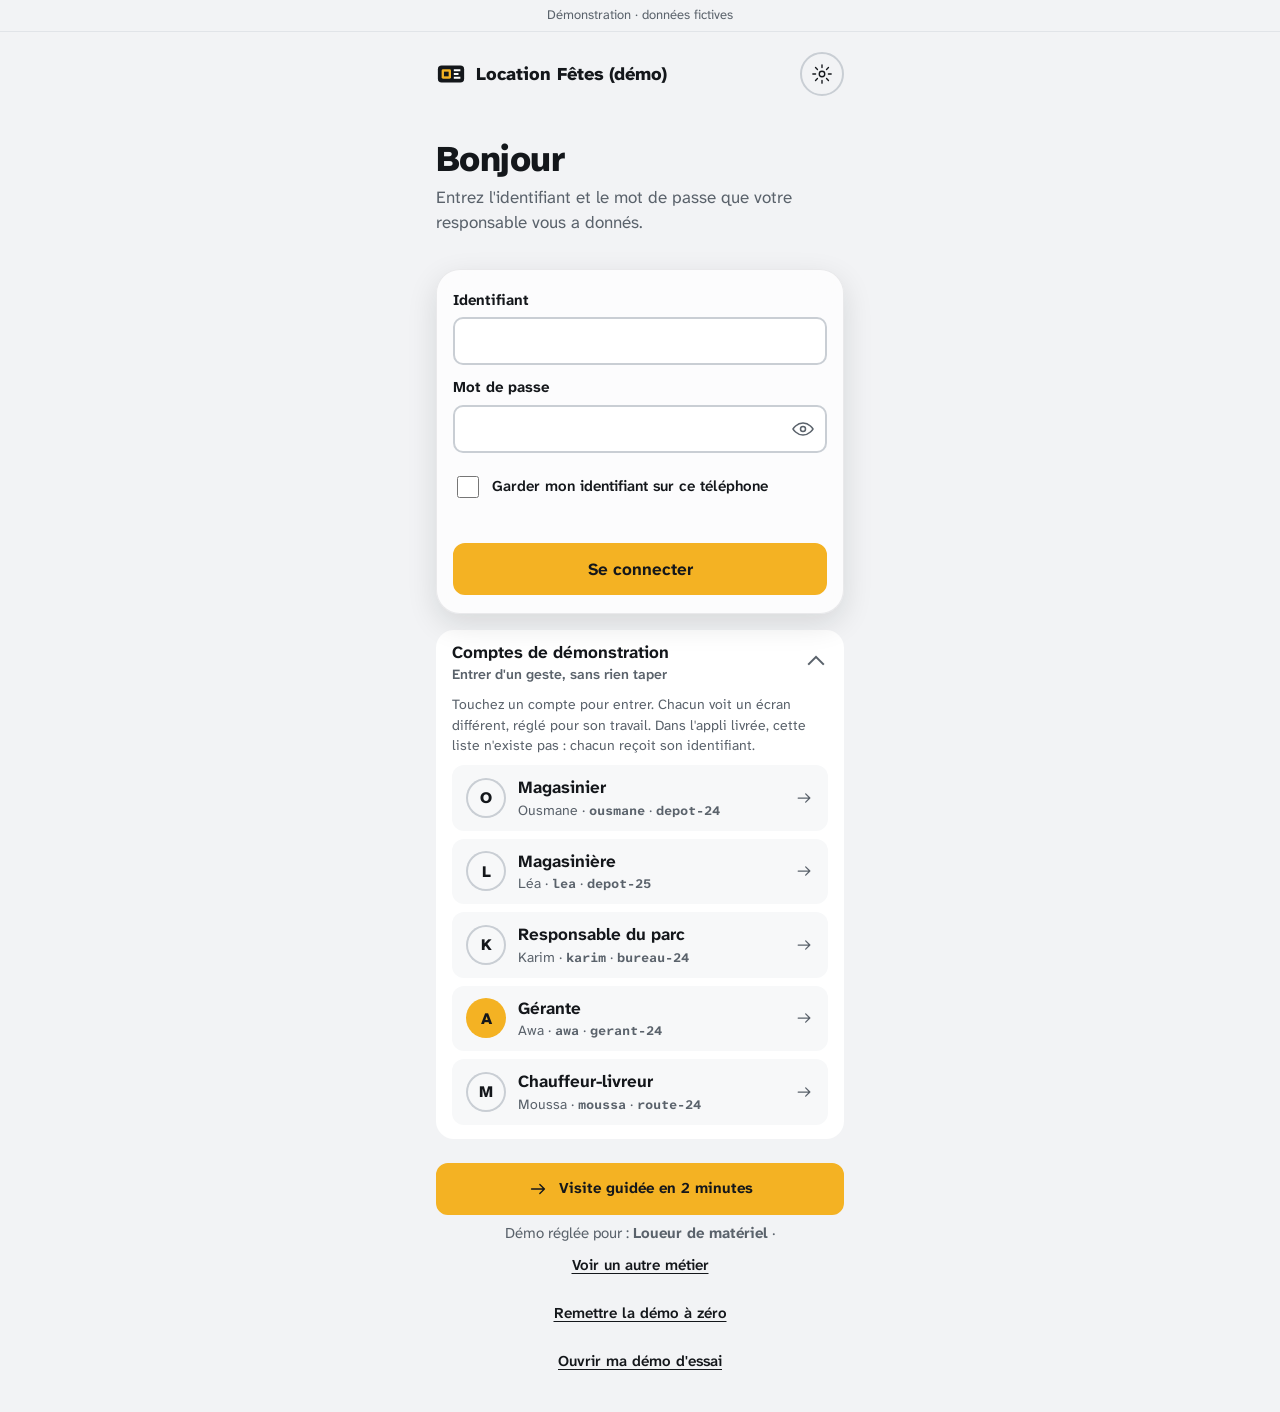
==== commit 26b680d7: "Contrôles périodiques, stock par lieu, démo d'essai" ====
--- a/index.html
+++ b/index.html
@@ -31,11 +31,15 @@
 <script src="outils.js"></script>
 <script src="config.js"></script>
 <script src="blocs.js"></script>
+<script src="controles.js"></script>
+<script src="lieux.js"></script>
 <script src="visites.js"></script>
 <script src="xlsx.js"></script>
 <script src="documents.js"></script>
 <script src="etiquettes.js"></script>
 <script src="espace.js"></script>
+<script src="liste.js"></script>
 <script src="app.js"></script>
+<script src="essai.js"></script>
 </body>
 </html>
--- a/styles.css
+++ b/styles.css
@@ -1080,3 +1080,119 @@
   .trio > div { padding: 14px 6px; }
   .trio b { font-size: 15px; }
 }
+
+/* =========================================================
+   Mon espace (12 novembre) : recherche de clients, saisie groupée avec le prix qui suit,
+   réglage gardé par client, écran « Mes réglages ».
+   ========================================================= */
+.espace .segments { display: flex; flex-wrap: wrap; border-radius: 26px; }
+.espace .outils-liste .segments { margin: 0; }
+.nb-p { margin-left: 4px; font-size: 13px; opacity: .7; font-variant-numeric: tabular-nums; }
+.client-p[hidden], .saisie-p [hidden] { display: none; }
+.saisie-p .champ small, .mes-reglages .champ small { font-weight: 600; font-size: 13px; color: var(--gris); }
+.saisie-p .case small { color: var(--gris); font-weight: 600; }
+.devis-vif { background: var(--carte2); border-radius: 12px; padding: 4px 14px; margin: 10px 0 4px; }
+.saisie-pied { margin-top: 14px; padding-top: 14px; border-top: 1px solid var(--trait); }
+.btn.rouge { color: var(--alerte); }
+.date-p input { height: 36px; border: 0; background: none; color: inherit; font: inherit; min-width: 0; }
+.phase-tete { display: flex; align-items: center; justify-content: space-between; gap: 10px; margin: 30px 0 12px; }
+.phase-tete h2 { margin: 0; }
+.regl-client { background: var(--carte); border-radius: 16px; padding: 14px 16px; margin: 0 0 22px; max-width: 820px; }
+.regl-client p { margin: 0; }
+.regl-choix, .regl-deux { display: grid; gap: 0 12px; }
+.regl-choix .champ { margin-bottom: 0; min-width: 0; }
+.regl-choix select, .mes-reglages .champ input { width: 100%; min-width: 0; }
+.regl-bloc { padding: 4px 16px 12px; }
+.regl-bloc .w-note { margin: 0 0 6px; }
+.regl-trois { display: grid; grid-template-columns: repeat(3, minmax(0, 1fr)); gap: 10px; }
+.regl-etape input[type=text], .regl-ajout input[type=text] { flex: 1 1 100%; min-width: 0; height: 48px; border-radius: 10px; border: 2px solid var(--trait-fort); background: var(--carte); color: var(--encre); padding: 0 12px; font: inherit; font-weight: 600; }
+.regl-etape input[type=text]:focus, .regl-ajout input[type=text]:focus { border-color: var(--marque); outline: none; }
+.regl-etape small { flex: 1 1 120px; color: var(--gris); font-size: 13px; }
+.regl-ajout input[type=text] { flex: 1 1 180px; }
+@media (min-width: 720px) { .regl-choix, .regl-deux { grid-template-columns: 1fr 1fr; align-items: start; } }
+/* Mon espace : relance d'un devis, e-mail du client, zones de texte */
+.tache-double { display: grid; gap: 6px; justify-items: end; }
+.tache-double .tache { justify-self: stretch; }
+.mel-p { overflow-wrap: anywhere; }
+.saisie-p .champ textarea, .mes-reglages .champ textarea { width: 100%; min-width: 0; border-radius: 10px; border: 2px solid var(--trait-fort); background: var(--carte); color: var(--encre); padding: 10px 12px; font: inherit; font-weight: 600; line-height: 1.4; resize: vertical; }
+.saisie-p .champ textarea:focus, .mes-reglages .champ textarea:focus { border-color: var(--marque); outline: none; }
+/* Mon espace : liste d'articles d'un client, relecture de l'import, planche d'étiquettes */
+.relecture-p { margin: 0 0 22px; box-shadow: inset 0 0 0 2px var(--marque); }
+.relecture-p h3 { font-size: 16px; margin: 16px 0 6px; }
+.liste-controle { max-height: 320px; overflow-y: auto; }
+.ligne-liste { padding: 8px 0; }
+.ligne-liste b { display: block; overflow-wrap: anywhere; }
+.ligne-liste small { display: block; color: var(--gris); font-size: 14px; overflow-wrap: anywhere; }
+.remarques-p { margin-top: 12px; }
+.remarques-p summary { font-weight: 700; cursor: pointer; min-height: 44px; display: flex; align-items: center; }
+.ecran-liste a.btn { text-decoration: none; }
+.planche-p .etiquette { grid-template-columns: 72px minmax(0, 1fr); padding: 8px; }
+.planche-p .etiquette svg { width: 72px; height: 72px; }
+.planche-p .etiquette b { font-size: 14px; overflow-wrap: anywhere; display: -webkit-box; -webkit-line-clamp: 2; -webkit-box-orient: vertical; overflow: hidden; }
+.planche-p .etiq-emp { border-style: solid; border-width: 2px; border-color: #000; }
+@media print {
+  .planche-p { display: grid; grid-template-columns: repeat(3, 1fr); gap: 0; }
+  .planche-p .etiquette { height: 33mm; overflow: hidden; break-inside: avoid; }
+  .espace main.b-main { padding: 0; max-width: none; }
+}
+
+/* ---------------- Contrôles périodiques (controles.js) ---------------- */
+.ctrl-etat { display: flex; align-items: center; justify-content: center; gap: 8px; margin: 10px auto 0; max-width: 420px; padding: 10px 14px; border-radius: 12px; background: var(--carte); font-size: 15px; font-weight: 600; text-align: left; }
+.ctrl-etat i { flex: none; width: 12px; height: 12px; border-radius: 50%; background: var(--retour); }
+.ctrl-etat.bientot { background: color-mix(in srgb, var(--attention) 18%, var(--carte)); }
+.ctrl-etat.bientot i { background: var(--attention); }
+.ctrl-etat.retard { background: color-mix(in srgb, var(--alerte) 14%, var(--carte)); }
+.ctrl-etat.retard i { background: var(--alerte); }
+.fiche .ctrl-etat { justify-content: flex-start; max-width: none; margin: 14px 0 -4px; }
+.ctrl-pastille { display: flex; margin-top: 2px; }
+.ctrl-rythme { display: block; font-size: 13px; font-weight: 600; color: var(--gris); }
+.b-liste .l small .etat { font-size: 14px; }
+.btn[data-ctrl-fait] svg { width: 22px; height: 22px; flex: none; }
+.feuille .champ input[type="date"] { width: 100%; min-width: 0; }
+.feuille-doc table.registre td small { color: #5a626b; }
+/* Démo d'essai d'un prospect (essai.js) ; envoi de sa démo et bilan de son essai dans Mon espace (liste.js) */
+.essai-bandeau { margin: 18px 0 0; padding: 14px 16px; border-radius: 18px; background: var(--carte); box-shadow: inset 0 0 0 2px var(--marque); }
+.essai-bandeau h2 { font-size: 18px; margin: 0 0 6px; }
+.essai-bandeau p { margin: 0 0 8px; font-size: 15px; }
+.essai-bandeau a { color: inherit; font-weight: 700; overflow-wrap: anywhere; }
+.essai-bandeau .boutons { margin-top: 10px; }
+.connexion.en-essai .c-tete { margin-top: 24px; }
+.essai-etat { margin: 10px 0 0; font-weight: 700; font-size: 15px; }
+.essai-envois .btn { flex: 1 1 150px; }
+.essai-retirer { margin: 14px 0 0; text-align: center; font-size: 15px; }
+.essai-retirer .lien { min-height: 44px; color: var(--gris); }
+.bilan-p { display: grid; gap: 0 28px; margin-top: 6px; }
+.bilan-p > div { min-width: 0; }
+.bilan-p h4 { font-size: 15px; margin: 14px 0 0; }
+.bilan-p .lignes-p span { overflow-wrap: anywhere; }
+.bilan-p .lignes-p b { white-space: nowrap; }
+@media (min-width: 720px) { .bilan-p { grid-template-columns: 1fr 1fr; } }
+.zone-tour { display: block; margin-top: 2px; color: var(--compter) !important; font-weight: 700; }
+
+/* ---------------- Stock par lieu (lieux.js) ---------------- */
+.lieux-objet { display: flex; flex-wrap: wrap; justify-content: center; gap: 6px; margin: 10px auto 0; max-width: 420px; }
+.lieux-objet span { background: var(--carte); border-radius: 999px; padding: 6px 12px; font-size: 14px; font-weight: 600; color: var(--gris); }
+.lieux-objet b { color: var(--encre); font-variant-numeric: tabular-nums; }
+.deux-lieux { display: grid; grid-template-columns: 1fr 1fr; gap: 10px; }
+.deux-lieux .champ select, .feuille .champ select[name="lieu"] { width: 100%; min-width: 0; }
+@media (max-width: 360px) { .deux-lieux { grid-template-columns: 1fr; gap: 0; } }
+.choix-lieu { flex: 0 1 auto; min-width: 0; }
+.choix-lieu select { height: 48px; max-width: 100%; border-radius: 999px; border: 2px solid var(--trait); background: var(--carte); color: var(--encre); padding: 0 14px; font: inherit; font-weight: 600; font-size: 16px; }
+.choix-lieu select:focus { border-color: var(--marque); outline: none; }
+.dot-liste { max-height: 46vh; overflow-y: auto; }
+@media print { .choix-lieu { display: none !important; } }
+.feuille-doc .defile { border-radius: 0; }
+@media screen and (max-width: 420px) { .feuille-doc table.etroit { font-size: 12.5px; } .feuille-doc table.etroit th { font-size: 11.5px; padding: 6px 4px; } }
+
+/* ---------------- Tour de qualité du 12 novembre ---------------- */
+/* Au clavier : un bouton qui cache un choix de fichier (photo, logo) montre le focus comme les autres boutons */
+label.btn:focus-within { outline: 3px solid var(--marque); outline-offset: 2px; }
+.hors-ligne.non-enregistre { background: var(--alerte); color: #fff; }
+@media print { .defile { overflow: visible !important; } .ctrl-etat, .lieux-objet { -webkit-print-color-adjust: exact; print-color-adjust: exact; } }
+.feuille .champ select { width: 100%; min-width: 0; max-width: 100%; }
+/* À 320 px : les boutons du bas d'une feuille tiennent dans leur colonne (« Se déconnecter », « Sortir ») */
+@media (max-width: 360px) {
+  .feuille .valider > .btn { min-width: 0; padding: 0 8px; gap: 6px; font-size: 15px; line-height: 1.15; }
+  .feuille .valider > .btn svg { width: 20px; height: 20px; }
+  .feuille .valider.trois > .btn { padding: 0 4px; gap: 4px; font-size: 14px; }
+}
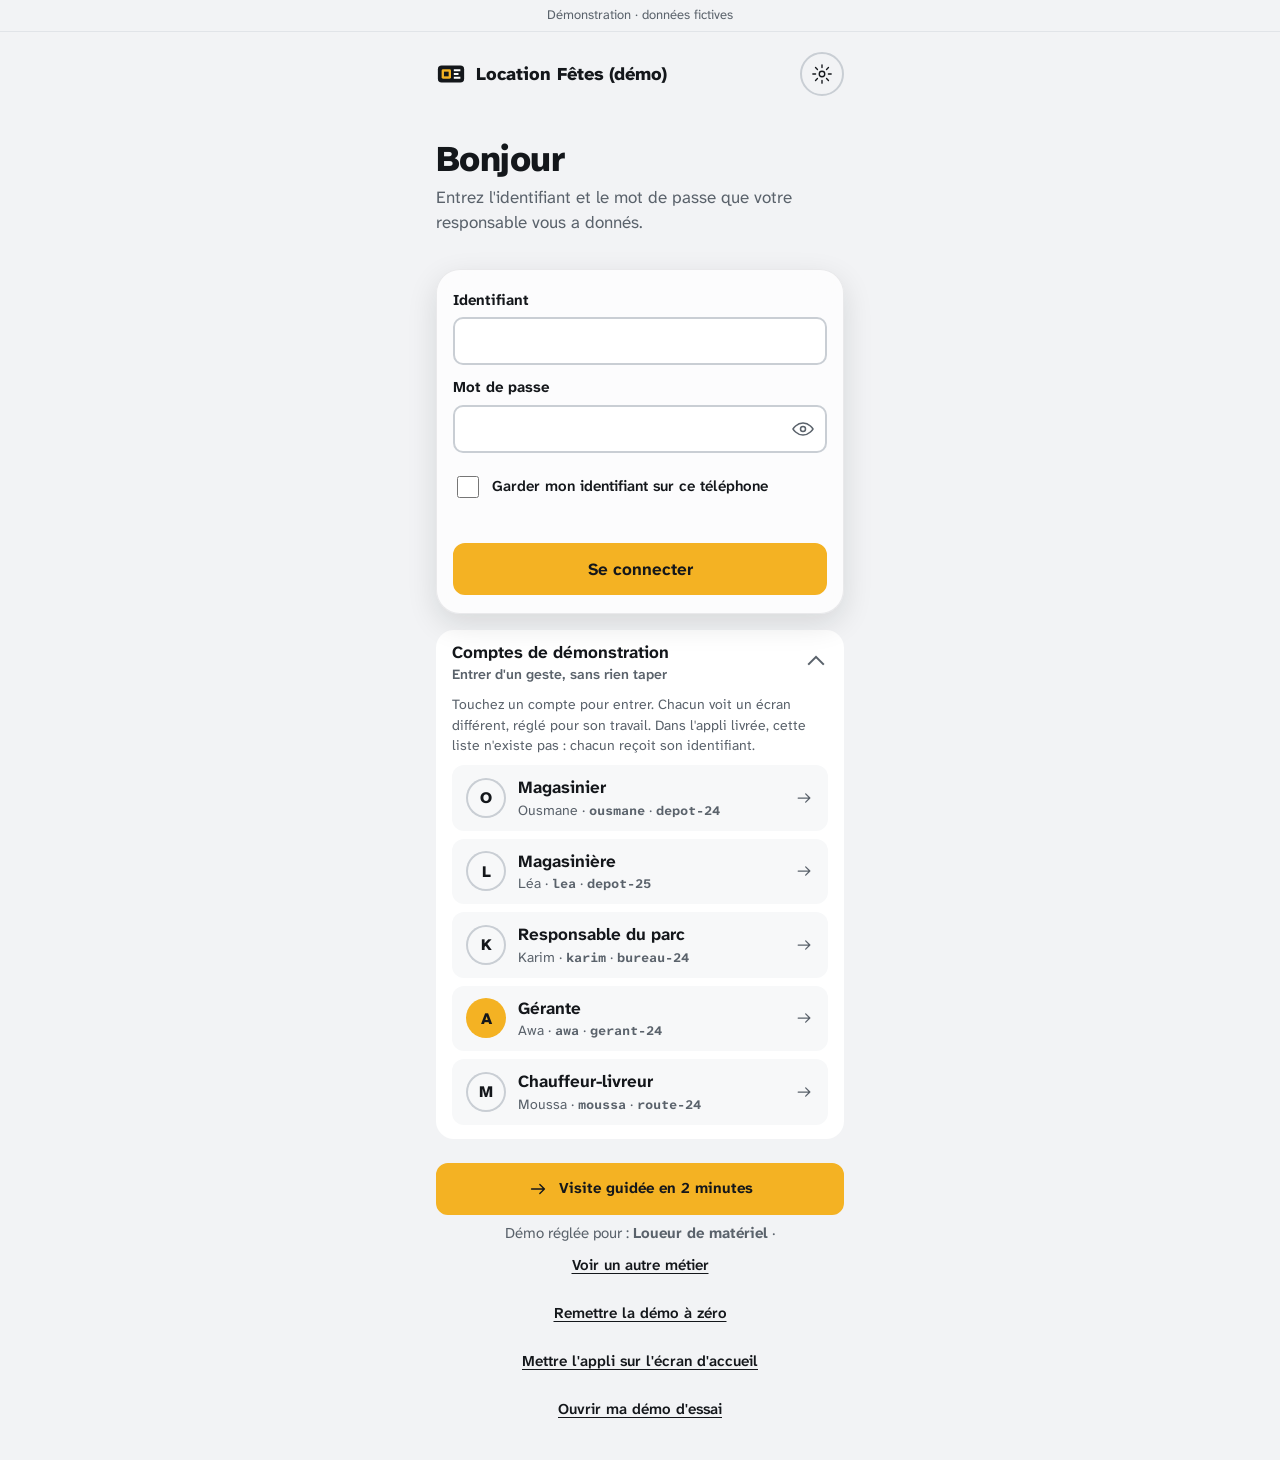
==== commit c91a5c5f: "Mise à jour de la démonstration" ====
--- a/index.html
+++ b/index.html
@@ -17,6 +17,10 @@
 <meta name="twitter:card" content="summary_large_image">
 <link rel="icon" href="icone.svg" type="image/svg+xml">
 <link rel="apple-touch-icon" href="icone-192.png">
+<meta name="mobile-web-app-capable" content="yes">
+<meta name="apple-mobile-web-app-capable" content="yes">
+<meta name="apple-mobile-web-app-title" content="Stockclair">
+<meta name="apple-mobile-web-app-status-bar-style" content="default">
 <link rel="manifest" href="manifest.webmanifest">
 <link rel="preload" href="polices/atkinson-hyperlegible-next-latin.woff2" as="font" type="font/woff2" crossorigin>
 <link rel="stylesheet" href="styles.css">
@@ -33,6 +37,8 @@
 <script src="blocs.js"></script>
 <script src="controles.js"></script>
 <script src="lieux.js"></script>
+<script src="groupe.js"></script>
+<script src="articles.js"></script>
 <script src="visites.js"></script>
 <script src="xlsx.js"></script>
 <script src="documents.js"></script>
--- a/styles.css
+++ b/styles.css
@@ -107,7 +107,8 @@
 @font-face { font-family: "Atkinson Hyperlegible Mono"; font-style: normal; font-weight: 700; font-display: swap; src: url("polices/atkinson-hyperlegible-mono-latin.woff2") format("woff2"); unicode-range: U+0000-00FF, U+0131, U+0152-0153, U+02BB-02BC, U+02C6, U+02DA, U+02DC, U+0304, U+0308, U+0329, U+2000-206F, U+20AC, U+2122, U+2191, U+2193, U+2212, U+2215, U+FEFF, U+FFFD; }
 
 * { box-sizing: border-box; }
-html { -webkit-text-size-adjust: 100%; background: var(--fond); }
+/* Comme une appli : pas de page qui se tire vers le bas ni qui rebondit, pas de zoom au double appui */
+html { -webkit-text-size-adjust: 100%; background: var(--fond); overscroll-behavior: none; touch-action: manipulation; }
 body {
   margin: 0; background: var(--fond); color: var(--encre);
   font-family: "Atkinson Hyperlegible Next", "Segoe UI", Roboto, Arial, sans-serif;
@@ -1196,3 +1197,161 @@
   .feuille .valider > .btn svg { width: 20px; height: 20px; }
   .feuille .valider.trois > .btn { padding: 0 4px; gap: 4px; font-size: 14px; }
 }
+.lot-lieu { display: block; }
+.lot-lieu.bientot { color: var(--encre) !important; font-weight: 700; }
+.lot-lieu.perime { color: var(--alerte) !important; font-weight: 700; }
+.feuille-doc h2 + p { margin-top: 4px; }
+/* Mon espace : lieux de stock et dotation d'un client (liste.js) */
+.lieux-p .lieux-mot { max-width: 340px; }
+.lieux-p .lieux-mot select { width: 100%; }
+.lieux-p .regl-etape .boutons { flex: none; }
+.dot-p { display: grid; max-height: 46vh; overflow-y: auto; margin: 6px 0; }
+.dot-p label { display: flex; align-items: center; justify-content: space-between; gap: 12px; padding: 6px 0; border-bottom: 1px solid var(--trait); }
+.dot-p span { min-width: 0; overflow-wrap: anywhere; }
+.dot-p input { flex: none; width: 92px; height: 44px; border-radius: 10px; border: 2px solid var(--trait-fort); background: var(--carte); color: var(--encre); padding: 0 10px; font: inherit; font-weight: 700; text-align: right; }
+/* Mon espace : planche d'étiquettes d'un client, six formats (liste.js, docs/21 section 13). Tailles en millimètres : rien n'est mis à l'échelle. */
+.pl-zone { overflow-x: auto; padding: 4px 0 12px; }
+.pl-page { position: relative; width: 210mm; height: 296.9mm; overflow: hidden; background: #fff; color: #000; margin: 0 0 12px; outline: 1px solid var(--trait-fort); page: planche; break-after: page; }
+.pl-e { box-sizing: border-box; display: flex; align-items: center; gap: 1mm; overflow: hidden; background: #fff; color: #000; font-family: "Atkinson Hyperlegible Next", Arial, sans-serif; line-height: 1.12; }
+.pl-page .pl-e { position: absolute; padding: 1.5mm; outline: .2mm dashed #999; outline-offset: -.2mm; }
+.pl-e > div { min-width: 0; flex: 1; display: grid; gap: .5mm; }
+.pl-qr { flex: none; display: block; line-height: 0; }
+.pl-qr svg { display: block; }
+.pl-e .pl-code { font-family: "Atkinson Hyperlegible Mono", Consolas, monospace; font-weight: 700; white-space: nowrap; }
+.pl-e .pl-nom { display: -webkit-box; -webkit-box-orient: vertical; overflow: hidden; overflow-wrap: anywhere; }
+.pl-e small { display: block; white-space: nowrap; overflow: hidden; text-overflow: ellipsis; }
+.pl-etagere { width: 63.5mm; height: 33.9mm; } .pl-etagere .pl-nom { font-size: 10pt; -webkit-line-clamp: 2; font-weight: 700; } .pl-etagere .pl-code { font-size: 12pt; } .pl-etagere small { font-size: 7pt; }
+.pl-bac { width: 45.7mm; height: 25.4mm; } .pl-bac .pl-code { font-size: 10pt; } .pl-bac .pl-nom { font-size: 7pt; -webkit-line-clamp: 2; } .pl-bac small { font-size: 5.5pt; }
+.pl-petit { width: 45.7mm; height: 21.2mm; } .pl-petit .pl-code { font-size: 10pt; } .pl-petit .pl-nom { font-size: 7pt; -webkit-line-clamp: 1; } .pl-petit small { font-size: 5.5pt; }
+.pl-rubans { display: flex; flex-wrap: wrap; gap: 3mm; }
+.pl-rubans .pl-e { outline: 1px solid #999; padding: 0 1.3mm 0 0; gap: .3mm; } /* la marge blanche du QR sert de marge de bout de ruban */
+.pl-outil { width: 38mm; height: 24mm; } .pl-outil .pl-code { font-size: 9pt; } .pl-outil .pl-nom { font-size: 6pt; -webkit-line-clamp: 1; } .pl-outil small { font-size: 5pt; }
+.pl-petitOutil { width: 28mm; height: 18mm; } .pl-petitOutil .pl-code { font-size: 8pt; white-space: normal; }
+.pl-rubans .pl-drapeau { width: 85mm; height: 24mm; padding: 0; gap: 0; }
+.pl-drapeau .pl-face { flex: none; width: 30mm; height: 100%; display: grid; place-content: center; justify-items: center; gap: .5mm; }
+.pl-drapeau .pl-tour { flex: 1; height: 100%; display: grid; place-content: center; font-size: 5pt; color: #777; border-left: .2mm dashed #000; border-right: .2mm dashed #000; }
+.pl-drapeau .pl-code { font-size: 10pt; } .pl-drapeau .pl-nom { font-size: 6pt; -webkit-line-clamp: 1; max-width: 28mm; }
+.pl-outils { align-items: flex-end; margin-bottom: 8px; }
+.pl-outils .champ { margin: 0; } .pl-outils .champ input { width: 120px; height: 44px; }
+.pl-choix summary { font-weight: 700; cursor: pointer; min-height: 48px; display: flex; align-items: center; }
+.pl-groupe { display: grid; gap: 0 10px; align-items: end; margin-bottom: 10px; }
+.pl-groupe .champ { margin: 6px 0; min-width: 0; } .pl-groupe select, .pl-ligne select { width: 100%; min-width: 0; height: 44px; border-radius: 10px; border: 2px solid var(--trait); background: var(--carte); color: var(--encre); padding: 0 8px; font: inherit; font-size: 15px; }
+.pl-lignes { max-height: 60vh; overflow-y: auto; }
+.pl-ligne { display: grid; gap: 6px; padding: 10px 0; border-bottom: 1px solid var(--trait); }
+.pl-ligne span { min-width: 0; } .pl-ligne b { display: block; overflow-wrap: anywhere; } .pl-ligne small { color: var(--gris); font-size: 13px; overflow-wrap: anywhere; }
+@media (min-width: 900px) { .pl-groupe { grid-template-columns: 2fr 1fr 1fr auto; } .pl-ligne { grid-template-columns: minmax(0, 2fr) repeat(3, minmax(0, 1fr)); align-items: center; } }
+@page planche { size: A4; margin: 0; }
+@media print {
+  .pl-hors { display: none !important; }
+  .pl-zone { overflow: visible; padding: 0; }
+  .pl-page { margin: 0; outline: 0; }
+  .pl-page .pl-e { outline: 0; }
+}
+
+/* =========================================================
+   PLUSIEURS ÉTABLISSEMENTS (groupe.js) : écran « Groupe », bandeau de la direction, envois entre établissements.
+   Rien de tout cela n'existe à l'écran pour une entreprise à un seul établissement.
+   ========================================================= */
+.etab-bandeau { display: grid; grid-template-columns: auto minmax(0, 1fr); gap: 8px; margin: 0 0 16px; }
+.etab-bandeau button { display: flex; align-items: center; gap: 10px; min-height: 56px; border: 2px solid var(--trait); background: var(--carte); color: var(--encre); border-radius: 16px; padding: 6px 14px; font: inherit; font-weight: 700; text-align: left; }
+.etab-bandeau button svg { width: 22px; height: 22px; flex: none; color: var(--gris); }
+.etab-bandeau .eb-groupe[aria-current="page"] { background: var(--marque); border-color: var(--marque); color: var(--sur-marque); }
+.etab-bandeau .eb-groupe[aria-current="page"] svg { color: var(--sur-marque); }
+.etab-bandeau .eb-choix { justify-content: space-between; }
+.etab-bandeau .eb-choix span { min-width: 0; display: grid; }
+.etab-bandeau .eb-choix small { color: var(--gris); font-size: 13px; font-weight: 600; }
+.etab-bandeau .eb-choix b { line-height: 1.2; overflow-wrap: anywhere; }
+.etab-bandeau button:hover { border-color: var(--trait-fort); }
+.g-titre { margin: 0; }
+.g-totaux { margin-bottom: 6px; }
+.g-totaux .voyant { min-height: 0; }
+.g-totaux .voyant-n { font-size: 28px; }
+.etabs { display: grid; gap: 12px; }
+@media (min-width: 760px) { .etabs.n2, .etabs.n4 { grid-template-columns: repeat(2, minmax(0, 1fr)); } }
+@media (min-width: 760px) and (max-width: 1099px) { .etabs.n3, .etabs.n5 { grid-template-columns: repeat(2, minmax(0, 1fr)); } }
+@media (min-width: 1100px) { .etabs.n3, .etabs.n5 { grid-template-columns: repeat(3, minmax(0, 1fr)); } }
+.etab-carte { background: var(--carte); border-radius: 22px; padding: 16px; display: grid; gap: 12px; align-content: start; min-width: 0; }
+.etab-carte.ouvert { box-shadow: inset 0 0 0 2px var(--marque); }
+.etab-carte header { display: flex; justify-content: space-between; align-items: start; gap: 10px; }
+.etab-carte h3 { margin: 0; font-size: 18px; line-height: 1.2; overflow-wrap: anywhere; }
+.etab-carte header small { color: var(--gris); font-size: 14px; }
+.etab-voyants { margin: 0; display: grid; grid-template-columns: repeat(2, minmax(0, 1fr)); gap: 8px; }
+.etab-voyants div { background: var(--carte2); border-radius: 14px; padding: 10px 12px; min-width: 0; }
+.etab-voyants .large { grid-column: 1 / -1; }
+.etab-voyants dt { color: var(--gris); font-size: 13px; font-weight: 600; line-height: 1.25; }
+.etab-voyants dd { margin: 2px 0 0; font-size: 22px; font-weight: 800; letter-spacing: -.01em; font-variant-numeric: tabular-nums; overflow-wrap: anywhere; }
+.etab-voyants .large dd { font-size: 30px; }
+.etab-voyants .alerte dd { color: var(--alerte); }
+.etab-remarques { list-style: none; margin: 0; padding: 0; display: grid; gap: 6px; font-size: 15px; font-weight: 600; }
+.etab-remarques li { display: grid; grid-template-columns: 12px minmax(0, 1fr); gap: 8px; align-items: baseline; }
+.etab-remarques i { width: 12px; height: 12px; border-radius: 50%; background: var(--attention); transform: translateY(1px); }
+.etab-remarques .alerte i { background: var(--alerte); }
+.etab-rien { margin: 0; color: var(--gris); font-size: 15px; }
+table.t.comparer { table-layout: fixed; }
+table.t.comparer th, table.t.comparer td { padding: 6px 10px; vertical-align: middle; }
+table.t.comparer thead th { padding: 12px 10px; overflow-wrap: anywhere; }
+table.t.comparer thead th:first-child { width: 42%; }
+table.t.comparer tbody th { padding: 0; font-size: 15px; }
+table.t.comparer tbody th button { width: 100%; min-height: 48px; border: 0; background: none; color: var(--encre); font: inherit; font-weight: 600; text-align: left; padding: 6px 10px 6px 14px; overflow-wrap: anywhere; }
+table.t.comparer tbody th button:hover, table.t.comparer tbody th button[aria-pressed="true"] { background: var(--carte2); }
+table.t.comparer tbody th button[aria-pressed="true"] { font-weight: 800; }
+table.t.comparer td.n { font-variant-numeric: tabular-nums; white-space: normal; }
+table.t.comparer td.pire { color: var(--alerte); }
+table.t.comparer td.pire i { display: inline-block; width: 8px; height: 8px; border-radius: 50%; background: var(--alerte); margin-right: 5px; vertical-align: middle; }
+.g-graphes { display: grid; gap: 14px; }
+.g-graphes .graphe { margin: 0; }
+@media (min-width: 1100px) { .g-graphes { grid-template-columns: repeat(2, minmax(0, 1fr)); } }
+.b-liste.g-transferts button.l { grid-template-columns: minmax(0, 1fr) auto; min-height: 60px; }
+.b-liste.g-transferts small { display: block; color: var(--gris); font-size: 14px; overflow-wrap: anywhere; }
+.etab-choix { display: grid; gap: 8px; }
+.etab-choix button { display: grid; grid-template-columns: 28px minmax(0, 1fr); gap: 12px; align-items: center; min-height: 64px; border: 0; background: var(--carte2); color: var(--encre); border-radius: 14px; padding: 10px 14px; font: inherit; text-align: left; }
+.etab-choix button[aria-current="true"] { box-shadow: inset 0 0 0 2px var(--marque); }
+.etab-choix button svg { width: 26px; height: 26px; color: var(--gris); }
+.etab-choix b { display: block; overflow-wrap: anywhere; } .etab-choix small { color: var(--gris); font-size: 14px; }
+.etab-connexion { margin-top: 16px; background: var(--carte); border-radius: 18px; padding: 4px 16px 12px; }
+.etab-connexion select { width: 100%; min-width: 0; }
+.etab-connexion .sous { margin: 0; font-size: 14px; }
+@media (max-width: 400px) {
+  table.t.comparer { font-size: 14px; }
+  table.t.comparer thead th { font-size: 12px; padding: 10px 4px; }
+  table.t.comparer thead th:first-child { width: 36%; padding-left: 10px; }
+  table.t.comparer td { padding: 6px 4px; }
+  table.t.comparer tbody th button { padding: 6px 4px 6px 10px; font-size: 14px; }
+  table.t.comparer td.pire i { margin-right: 3px; }
+  .etab-voyants dd { font-size: 20px; } .etab-voyants .large dd { font-size: 26px; }
+}
+@media (max-width: 360px) {
+  .g-totaux .voyant-n { font-size: 23px; white-space: nowrap; }
+  table.t.comparer td { font-size: 13px; padding: 6px 2px; white-space: nowrap; }
+  table.t.comparer td:last-child { padding-right: 8px; }
+  table.t.comparer thead th:first-child { width: 33%; }
+}
+@media print { .etab-bandeau { display: none !important; } }
+
+/* =========================================================
+   LES ARTICLES GÉRÉS PAR LE CLIENT (articles.js) : ajouter, modifier, retirer, remettre.
+   ========================================================= */
+.art-outils { display: flex; justify-content: flex-end; margin: -2px 0 12px; }
+.art-outils .btn { min-height: 48px; }
+.art-demandes { margin-bottom: 14px; }
+.art-demandes small { display: block; color: var(--gris); font-size: 14px; }
+.art-note { margin: 12px 0; background: var(--carte2); border-radius: 12px; padding: 12px 14px; font-size: 15px; overflow-wrap: anywhere; }
+.art-note.retire { box-shadow: inset 4px 0 0 var(--alerte); font-weight: 600; }
+.art-form .champ input, .art-form .champ select { width: 100%; min-width: 0; }
+.art-form .choix label { overflow-wrap: anywhere; }
+.art-details { margin: 16px 0 0; background: var(--carte); border-radius: 16px; padding: 0 16px; }
+.art-details summary { min-height: 56px; display: flex; align-items: center; justify-content: space-between; gap: 12px; font-weight: 800; cursor: pointer; list-style: none; }
+.art-details summary::-webkit-details-marker { display: none; }
+.art-details summary::after { content: ""; flex: none; width: 10px; height: 10px; margin: 0 6px 4px 0; border-right: 2.5px solid var(--gris); border-bottom: 2.5px solid var(--gris); transform: rotate(45deg); }
+.art-details[open] summary::after { transform: rotate(-135deg); margin-bottom: -4px; }
+.art-details[open] { padding-bottom: 14px; }
+.art-photo { display: grid; grid-template-columns: auto minmax(0, 1fr); gap: 12px; align-items: center; margin-top: 14px; }
+.art-photo .vignette { width: 72px; }
+.art-photo:not(:has(.vignette)) { grid-template-columns: 1fr; }
+.t-actions .art-note { margin: 0; }
+.vide .btn { width: 100%; }
+.art-form [hidden] { display: none; }
+
+/* Les étapes pour mettre l'appli sur l'écran d'accueil */
+.pas-accueil { margin: 12px 0 4px; padding-left: 24px; display: grid; gap: 10px; font-size: 17px; line-height: 1.4; }
+.feuille h2 + .pas-accueil { margin-top: 6px; }
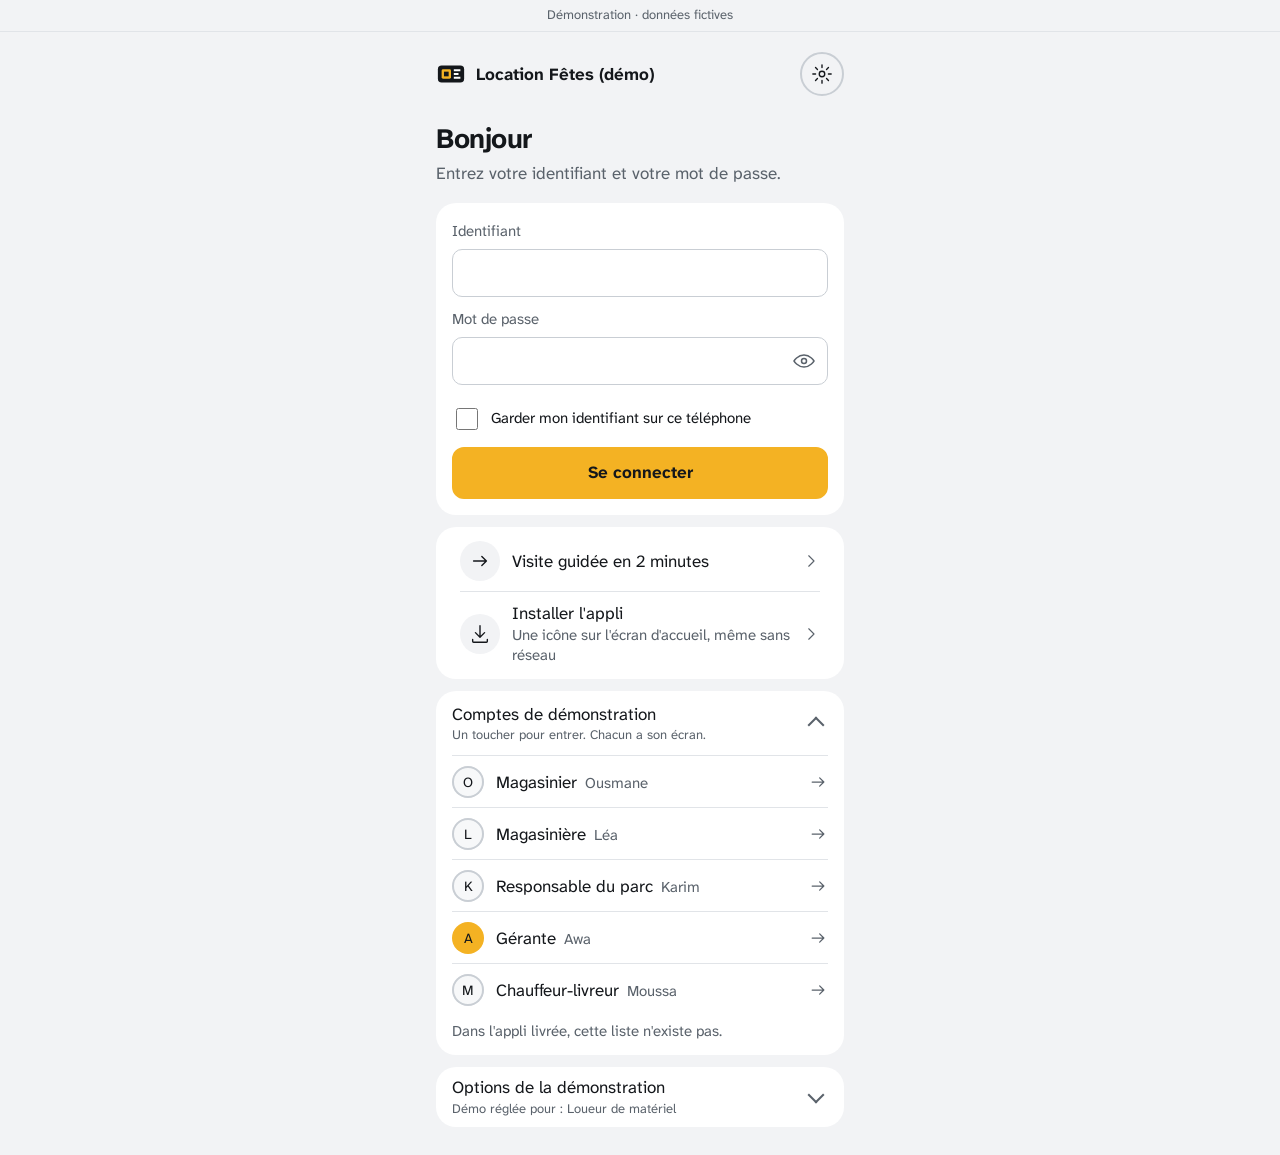
==== commit ee194732: "Interface refaite, équipe et fiches, invitation, installation de l'appli" ====
--- a/index.html
+++ b/index.html
@@ -9,10 +9,10 @@
 <script>/* Thème avant l'affichage, pour éviter un flash blanc en mode sombre */try{var c=localStorage.getItem("rayon-theme")||"clair";if(c==="auto")c=matchMedia("(prefers-color-scheme: dark)").matches?"sombre":"clair";document.documentElement.dataset.theme=c}catch(e){}</script>
 <meta property="og:title" content="Stockclair · démonstration">
 <meta property="og:description" content="Scanner une étiquette, savoir ce qui est au dépôt et ce qui est chez les clients.">
-<meta property="og:image" content="https://nexuxstelar.github.io/rayon-demo-publique/partage.png">
+<meta property="og:image" content="https://demo.stockclair.com/partage.png">
 <meta property="og:image:width" content="1200">
 <meta property="og:image:height" content="630">
-<meta property="og:url" content="https://nexuxstelar.github.io/rayon-demo-publique/">
+<meta property="og:url" content="https://demo.stockclair.com/">
 <meta property="og:type" content="website">
 <meta name="twitter:card" content="summary_large_image">
 <link rel="icon" href="icone.svg" type="image/svg+xml">
@@ -39,6 +39,7 @@
 <script src="lieux.js"></script>
 <script src="groupe.js"></script>
 <script src="articles.js"></script>
+<script src="equipe.js"></script>
 <script src="visites.js"></script>
 <script src="xlsx.js"></script>
 <script src="documents.js"></script>
--- a/styles.css
+++ b/styles.css
@@ -121,10 +121,10 @@
 .code { font-family: "Atkinson Hyperlegible Mono", Consolas, monospace; font-weight: 700; letter-spacing: .02em; }
 .cache { position: absolute; width: 1px; height: 1px; overflow: hidden; clip: rect(0 0 0 0); }
 .vide { color: var(--gris); padding: 18px 0; }
-h1 { font-size: 30px; line-height: 1.1; margin: 0 0 6px; font-weight: 800; letter-spacing: -.015em; }
-h2 { font-size: 20px; margin: 30px 0 12px; font-weight: 800; }
+h1 { font-size: 30px; line-height: 1.1; margin: 0 0 6px; font-weight: 700; letter-spacing: -.015em; }
+h2 { font-size: 20px; margin: 30px 0 12px; font-weight: 700; }
 .sous { color: var(--gris); margin: 0 0 16px; }
-.lien { background: none; border: 0; padding: 0; text-decoration: underline; text-underline-offset: 3px; font-weight: 600; color: var(--encre); }
+.lien { background: none; border: 0; padding: 0; text-decoration: underline; text-underline-offset: 3px; font-weight: 400; color: var(--encre); }
 input, select { background: var(--carte2); color: var(--encre); }
 ::placeholder { color: var(--gris); opacity: 1; }
 
@@ -147,7 +147,7 @@
 
 /* Avatar : initiales sur un disque, la couleur dit le rôle */
 .avatar { width: 40px; height: 40px; flex: none; border-radius: 50%; display: inline-flex; align-items: center; justify-content: center;
-  font-weight: 800; font-size: 16px; background: var(--carte2); color: var(--encre); box-shadow: inset 0 0 0 2px var(--trait-fort); }
+  font-weight: 700; font-size: 16px; background: var(--carte2); color: var(--encre); box-shadow: inset 0 0 0 2px var(--trait-fort); }
 .avatar.grand { width: 64px; height: 64px; font-size: 24px; }
 .avatar.direction { background: var(--marque); color: var(--sur-marque); box-shadow: none; }
 
@@ -164,7 +164,7 @@
 .anneau svg { width: 100%; height: 100%; transform: rotate(-90deg); }
 .anneau .piste { stroke: var(--trait); }
 .anneau .centre { position: absolute; top: 0; right: 0; bottom: 0; left: 0; display: flex; flex-direction: column; align-items: center; justify-content: center; text-align: center; }
-.anneau .centre b { font-size: 48px; line-height: 1; font-weight: 800; letter-spacing: -.02em; }
+.anneau .centre b { font-size: 48px; line-height: 1; font-weight: 700; letter-spacing: -.02em; }
 .anneau .centre small { font-size: 13px; color: var(--gris); font-weight: 700; margin-top: 4px; }
 .anneau.petit { width: min(112px, 100%); height: auto; aspect-ratio: 1; }
 .anneau.petit .centre b { font-size: clamp(20px, 6.4vw, 28px); }
@@ -196,7 +196,7 @@
 .mdp .voir { position: absolute; right: 2px; top: 2px; width: 44px; height: 44px; border: 0; background: none; color: var(--gris); display: flex; align-items: center; justify-content: center; border-radius: 10px; }
 .mdp .voir svg { width: 24px; height: 24px; }
 .mdp .voir.actif { color: var(--encre); }
-.case { display: flex; gap: 10px; align-items: center; font-weight: 600; font-size: 15px; min-height: 44px; }
+.case { display: flex; gap: 10px; align-items: center; font-weight: 400; font-size: 15px; min-height: 44px; }
 .case input { width: 22px; height: 22px; accent-color: var(--marque); flex: none; }
 .c-demo { margin-top: 16px; background: var(--carte); border-radius: 18px; padding: 0 16px; }
 .c-demo summary { min-height: 52px; display: flex; align-items: center; font-weight: 700; cursor: pointer; }
@@ -278,11 +278,11 @@
    LA COQUE : en-tête en verre, barre flottante en bas, menu à gauche sur ordinateur
    ========================================================= */
 .app { min-height: 100vh; }
-.marque { display: flex; align-items: center; gap: 10px; font-weight: 800; font-size: 18px; color: var(--encre); min-width: 0; }
+.marque { display: flex; align-items: center; gap: 10px; font-weight: 700; font-size: 18px; color: var(--encre); min-width: 0; }
 .marque svg { width: 30px; height: 30px; flex: none; }
 .marque span { white-space: nowrap; overflow: hidden; text-overflow: ellipsis; }
 .haut { position: sticky; top: 0; z-index: 10; display: flex; align-items: center; gap: 10px; padding: 8px 12px; min-height: 62px; border-width: 0 0 1px; }
-.haut-titre { flex: 1; min-width: 0; font-weight: 800; font-size: 18px; white-space: nowrap; overflow: hidden; text-overflow: ellipsis; }
+.haut-titre { flex: 1; min-width: 0; font-weight: 700; font-size: 18px; white-space: nowrap; overflow: hidden; text-overflow: ellipsis; }
 .haut .outils { display: flex; gap: 8px; align-items: center; }
 .avatar-btn { width: 44px; height: 44px; border: 0; padding: 0; background: none; border-radius: 50%; display: inline-flex; align-items: center; justify-content: center; }
 main.b-main { max-width: 1160px; margin: 0 auto; padding: 14px 16px 128px; }
@@ -331,7 +331,7 @@
    ACCUEIL EN BLOCS : réglé par rôle et par entreprise
    ========================================================= */
 .salut { margin: 8px 0 18px; }
-.salut .date { margin: 0; color: var(--gris); font-weight: 600; }
+.salut .date { margin: 0; color: var(--gris); font-weight: 400; }
 .salut .date::first-letter { text-transform: uppercase; }
 .salut h1 { font-size: 34px; margin: 2px 0 0; }
 .bento { display: grid; grid-template-columns: repeat(2, minmax(0, 1fr)); gap: 12px; align-items: start; }
@@ -344,7 +344,7 @@
 }
 .w.nu { background: none; padding: 0; }
 .w .graphe { margin: 0; border-radius: 22px; }
-.w h2, .w-titre { display: flex; align-items: center; gap: 8px; margin: 0 0 12px; font-size: 17px; font-weight: 800; }
+.w h2, .w-titre { display: flex; align-items: center; gap: 8px; margin: 0 0 12px; font-size: 17px; font-weight: 700; }
 .w-titre .compte { background: var(--carte2); border-radius: 999px; padding: 1px 10px; font-size: 14px; }
 .w-titre svg { width: 22px; height: 22px; }
 .w-entete { display: flex; justify-content: space-between; align-items: center; gap: 10px; flex-wrap: wrap; margin-bottom: 12px; }
@@ -357,11 +357,11 @@
 .w.accent { background: var(--marque); color: var(--sur-marque); }
 .w.accent small { color: inherit; opacity: .8; font-weight: 700; display: block; }
 .w-plein { display: block; width: 100%; text-align: left; background: none; border: 0; color: inherit; padding: 0; font: inherit; }
-.w-grand { display: block; font-size: clamp(36px, 10vw, 54px); font-weight: 800; letter-spacing: -.03em; line-height: 1.05; margin: 6px 0 4px; }
-.w-moyen { display: block; font-size: 26px; font-weight: 800; letter-spacing: -.02em; line-height: 1.1; margin: 6px 0 2px; }
+.w-grand { display: block; font-size: clamp(36px, 10vw, 54px); font-weight: 700; letter-spacing: -.03em; line-height: 1.05; margin: 6px 0 4px; }
+.w-moyen { display: block; font-size: 26px; font-weight: 700; letter-spacing: -.02em; line-height: 1.1; margin: 6px 0 2px; }
 .w small { color: var(--gris); }
 .w-jauge { text-align: center; }
-.w-jauge p { margin: 8px 0 0; font-size: 14px; color: var(--gris); font-weight: 600; }
+.w-jauge p { margin: 8px 0 0; font-size: 14px; color: var(--gris); font-weight: 400; }
 .chiffres button[disabled] { cursor: default; }
 
 /* À faire : comme dans une appli de tâches, la couleur dit l'action */
@@ -392,7 +392,7 @@
 .valider.pile { grid-template-columns: 1fr; }
 .ecarts { list-style: none; margin: 12px 0 0; padding: 0; display: grid; gap: 8px; }
 .ecarts li { background: var(--carte2); border-radius: 12px; padding: 10px 14px; display: grid; gap: 2px; }
-.ecarts li span { color: var(--gris); font-weight: 600; font-size: 15px; }
+.ecarts li span { color: var(--gris); font-weight: 400; font-size: 15px; }
 .valider.trois .btn { padding: 0 6px; font-size: 15px; gap: 6px; }
 .valider.trois .btn svg { width: 20px; height: 20px; }
 
@@ -410,7 +410,7 @@
 .w-edit b { flex: 1 1 100%; }
 .w-edit select { flex: 1 1 120px; width: auto; }
 .w-edit .fl { display: flex; gap: 4px; }
-.w-edit .fl button { width: 44px; height: 44px; border-radius: 12px; border: 2px solid var(--trait-fort); background: none; color: var(--encre); font-weight: 800; font-size: 18px; }
+.w-edit .fl button { width: 44px; height: 44px; border-radius: 12px; border: 2px solid var(--trait-fort); background: none; color: var(--encre); font-weight: 700; font-size: 18px; }
 .w-edit .fl button[disabled] { opacity: .35; }
 .w-edit.ajout select { flex: 1 1 100%; }
 @media (min-width: 600px) { .w-edit b { flex: 1 1 auto; } .w-edit select { flex: 0 0 170px; } .w-edit.ajout select { flex: 1 1 100%; } }
@@ -421,7 +421,7 @@
 .chiffres button:hover { box-shadow: inset 0 0 0 2px var(--trait-fort); }
 .chiffres b { display: block; font-size: 38px; line-height: 1; letter-spacing: -.02em; }
 .chiffres b.rouge { color: var(--alerte); }
-.chiffres span { font-size: 14px; color: var(--gris); font-weight: 600; }
+.chiffres span { font-size: 14px; color: var(--gris); font-weight: 400; }
 .b-liste { list-style: none; margin: 0; padding: 0; background: var(--carte); border-radius: 16px; overflow: hidden; }
 .b-liste li + li { border-top: 1px solid var(--trait); }
 .b-liste button.l { width: 100%; display: grid; grid-template-columns: 48px 1fr auto; gap: 12px; align-items: center; background: none; border: 0; color: var(--encre); padding: 10px 14px; text-align: left; }
@@ -429,7 +429,7 @@
 .b-liste .l .vignette { width: 48px; }
 .b-liste .l b { display: block; font-weight: 700; }
 .b-liste .l small { color: var(--gris); font-size: 14px; }
-.b-liste .l .n { font-size: 22px; font-weight: 800; text-align: right; }
+.b-liste .l .n { font-size: 22px; font-weight: 700; text-align: right; }
 .filtres { display: inline-flex; gap: 4px; flex-wrap: wrap; margin: 0 0 14px; background: var(--carte); border-radius: 999px; padding: 4px; }
 .filtres button { border: 0; border-radius: 999px; padding: 8px 16px; font-weight: 700; background: transparent; color: var(--gris); font-size: 15px; }
 .filtres button[aria-pressed="true"] { background: var(--marque); color: var(--sur-marque); }
@@ -446,7 +446,7 @@
 .fiche .entete { display: grid; grid-template-columns: 1fr auto; gap: 16px; align-items: center; }
 .fiche dl { display: grid; grid-template-columns: 1fr 1fr; gap: 12px 18px; margin: 16px 0; background: var(--carte); border-radius: 16px; padding: 16px; }
 .fiche dt { font-size: 13px; color: var(--gris); font-weight: 700; }
-.fiche dd { margin: 0; font-weight: 800; font-size: 18px; }
+.fiche dd { margin: 0; font-weight: 700; font-size: 18px; }
 .boutons { display: flex; gap: 8px; flex-wrap: wrap; }
 .bon { background: var(--carte); border-radius: 16px; padding: 16px; margin-bottom: 14px; }
 .bon header { display: flex; justify-content: space-between; gap: 10px; flex-wrap: wrap; margin-bottom: 10px; }
@@ -474,7 +474,7 @@
 .inter input:checked + span { background: var(--retour); }
 .inter input:checked + span::after { transform: translateX(24px); }
 .inter input:focus-visible + span { outline: 3px solid var(--marque); outline-offset: 2px; }
-.total { display: flex; justify-content: space-between; align-items: baseline; gap: 10px; padding: 18px 0; font-weight: 800; font-size: 22px; }
+.total { display: flex; justify-content: space-between; align-items: baseline; gap: 10px; padding: 18px 0; font-weight: 700; font-size: 22px; }
 .bloc { background: var(--carte); border-radius: 16px; padding: 4px 16px; }
 .bloc .module:last-child { border-bottom: 0; }
 .personne { display: grid; grid-template-columns: auto 1fr auto; gap: 12px; align-items: center; padding: 14px 0; border-bottom: 1px solid var(--trait); }
@@ -558,12 +558,12 @@
 /* Deux jauges côte à côte */
 .paire { display: grid; grid-template-columns: 1fr 1fr; gap: 12px; margin-top: 14px; }
 .paire > div { background: var(--carte); border-radius: 16px; padding: 16px 10px 14px; text-align: center; }
-.paire p { margin: 10px 0 0; font-size: 14px; color: var(--gris); font-weight: 600; }
+.paire p { margin: 10px 0 0; font-size: 14px; color: var(--gris); font-weight: 400; }
 
 /* Le cycle du matériel : des cercles reliés par des flèches */
 .cycle { display: grid; grid-template-columns: repeat(4, 1fr); gap: 8px; background: var(--carte); border-radius: 16px; padding: 18px 10px 14px; }
 .cycle button { border: 0; background: none; color: var(--encre); display: grid; justify-items: center; gap: 8px; position: relative; padding: 0; }
-.cycle .rondv { width: 76px; height: 76px; border-radius: 50%; border: 5px solid var(--c, var(--trait-fort)); display: flex; align-items: center; justify-content: center; font-size: 22px; font-weight: 800; background: var(--carte); position: relative; z-index: 1; }
+.cycle .rondv { width: 76px; height: 76px; border-radius: 50%; border: 5px solid var(--c, var(--trait-fort)); display: flex; align-items: center; justify-content: center; font-size: 22px; font-weight: 700; background: var(--carte); position: relative; z-index: 1; }
 .cycle button:not(:last-child)::after { content: ""; position: absolute; top: 38px; left: calc(50% + 40px); width: calc(100% - 72px); border-top: 2px dashed var(--trait-fort); }
 .cycle span { font-size: 13px; font-weight: 700; color: var(--gris); text-align: center; line-height: 1.25; }
 @media (max-width: 420px) {
@@ -681,7 +681,7 @@
 .pouls { position: relative; background: var(--panneau); color: var(--sur-panneau); border-radius: 26px; padding: 20px 18px 16px; isolation: isolate; }
 .pouls-tete { display: flex; justify-content: space-between; align-items: flex-start; gap: 12px; }
 .pouls small { color: var(--panneau-gris); font-weight: 700; font-size: 14px; display: block; }
-.pouls-chiffre { display: block; font-size: clamp(36px, 10vw, 56px); font-weight: 800; letter-spacing: -.035em; line-height: 1.05; margin: 6px 0 4px; font-variant-numeric: tabular-nums; }
+.pouls-chiffre { display: block; font-size: clamp(36px, 10vw, 56px); font-weight: 700; letter-spacing: -.035em; line-height: 1.05; margin: 6px 0 4px; font-variant-numeric: tabular-nums; }
 .pouls-delta { display: inline-flex; align-items: center; gap: 4px; line-height: 1.4; font-size: 14px; font-weight: 700; padding: 3px 10px; border-radius: 999px; background: var(--panneau2); color: var(--panneau-gris); }
 .pouls-delta.monte { color: #3ccf86; } .pouls-delta.descend { color: #ff7a72; }
 .pouls-delta svg { width: 10px; height: 10px; fill: currentColor; }
@@ -703,13 +703,13 @@
 @media (min-width: 720px) { .voyants { grid-template-columns: repeat(4, minmax(0, 1fr)); } }
 .voyant { border: 0; background: var(--carte); color: var(--encre); border-radius: 20px; padding: 14px; text-align: left; display: grid; gap: 2px; position: relative; overflow: hidden; min-height: 108px; }
 .voyant::before { content: ""; position: absolute; left: 0; top: 14px; bottom: 14px; width: 4px; border-radius: 0 4px 4px 0; background: var(--c); }
-.voyant-n { font-size: 34px; font-weight: 800; line-height: 1; letter-spacing: -.02em; color: var(--c); font-variant-numeric: tabular-nums; }
+.voyant-n { font-size: 34px; font-weight: 700; line-height: 1; letter-spacing: -.02em; color: var(--c); font-variant-numeric: tabular-nums; }
 .voyant b { font-size: 16px; margin-top: 6px; } .voyant small { color: var(--gris); font-size: 13px; }
 .voyant[disabled] { cursor: default; }
 
 .iso { display: block; width: 100%; height: auto; overflow: visible; }
 .iso text { font-family: inherit; font-size: 13px; fill: var(--gris); font-weight: 700; }
-.iso text.v { fill: var(--encre); font-size: 14px; font-weight: 800; }
+.iso text.v { fill: var(--encre); font-size: 14px; font-weight: 700; }
 .iso .dalle { fill: var(--carte2); stroke: var(--trait-fort); stroke-width: 1; }
 .iso .g { fill: var(--compter); }
 .iso .d { fill: color-mix(in srgb, var(--compter) 70%, #000); }
@@ -720,11 +720,11 @@
 .iso .corps { transform-box: fill-box; transform-origin: 50% 100%; }
 .w-note { margin: 4px 0 0; font-size: 14px; color: var(--gris); }
 .pt-rouge { display: inline-block; width: 10px; height: 10px; border-radius: 50%; background: var(--alerte); vertical-align: -1px; }
-.w-entete small { color: var(--gris); font-weight: 600; }
+.w-entete small { color: var(--gris); font-weight: 400; }
 
 /* Disponible le … ? */
 .dispo-vite { display: grid; gap: 10px; }
-.dispo-vite select, .dispo-vite input { height: 50px; width: 100%; min-width: 0; border-radius: 12px; border: 2px solid var(--trait-fort); background: var(--carte2); color: var(--encre); padding: 0 12px; font-weight: 600; }
+.dispo-vite select, .dispo-vite input { height: 50px; width: 100%; min-width: 0; border-radius: 12px; border: 2px solid var(--trait-fort); background: var(--carte2); color: var(--encre); padding: 0 12px; font-weight: 400; }
 .dv-ligne { display: grid; grid-template-columns: 1.4fr 1fr; gap: 10px; }
 .dv-ligne label { display: grid; gap: 4px; font-size: 14px; font-weight: 700; color: var(--gris); min-width: 0; }
 .dv-reponse { margin: 2px 0 0; padding: 12px 14px; border-radius: 14px; font-weight: 700; font-size: 17px; line-height: 1.35; min-height: 50px; }
@@ -758,10 +758,10 @@
 .t-actions .t-action.conseil { margin: 6px 0 4px; }
 .toast.avec-bouton { display: flex; align-items: center; gap: 12px; padding: 8px 8px 8px 16px; }
 .toast.avec-bouton span { flex: 1; }
-.toast.avec-bouton button { border: 0; border-radius: 10px; background: var(--marque); color: var(--sur-marque); font-weight: 800; padding: 0 16px; min-height: 44px; }
+.toast.avec-bouton button { border: 0; border-radius: 10px; background: var(--marque); color: var(--sur-marque); font-weight: 700; padding: 0 16px; min-height: 44px; }
 .choix label.autre { padding: 6px 6px 6px 14px; }
 .choix label.autre input[type=text] { flex: 1; min-width: 0; height: 44px; border-radius: 10px; border: 2px solid var(--trait); background: var(--carte); color: var(--encre); padding: 0 10px; font-weight: 600; }
-.hors-ligne { flex: none; font-size: 13px; font-weight: 800; padding: 4px 10px; border-radius: 999px; background: var(--attention); color: #14171b; }
+.hors-ligne { flex: none; font-size: 13px; font-weight: 700; padding: 4px 10px; border-radius: 999px; background: var(--attention); color: #14171b; }
 .voir-plus { border: 2px dashed var(--trait-fort); background: transparent; color: var(--encre); font-weight: 700; min-height: 56px; }
 
 /* Espace installateur : taille de l'équipe ; choix du métier */
@@ -848,7 +848,7 @@
 .ev-ligne { display: grid !important; grid-template-columns: minmax(0, 1fr); gap: 8px; padding: 12px 14px; }
 .ev-ligne b { display: block; } .ev-ligne small { color: var(--gris); }
 .resa-infos { display: grid; grid-template-columns: repeat(auto-fit, minmax(150px, 1fr)); gap: 8px; margin: 4px 0 12px; }
-.resa-infos > div { background: var(--carte); border-radius: 14px; padding: 10px 12px; font-weight: 600; }
+.resa-infos > div { background: var(--carte); border-radius: 14px; padding: 10px 12px; font-weight: 400; }
 .resa-infos small { display: block; color: var(--gris); font-size: 13px; font-weight: 700; }
 .doc-carte .pastille.excel { background: color-mix(in srgb, var(--retour) 16%, var(--carte2)); color: var(--retour); }
 
@@ -866,7 +866,7 @@
 .lignes-p { display: grid; }
 .lignes-p > div { display: flex; justify-content: space-between; gap: 12px; padding: 9px 0; border-bottom: 1px solid var(--trait); }
 .lignes-p > div:last-child { border-bottom: 0; }
-.lignes-p > div.fort { font-weight: 800; font-size: 18px; }
+.lignes-p > div.fort { font-weight: 700; font-size: 18px; }
 .lignes-p span { color: var(--gris); } .lignes-p .fort span { color: var(--encre); }
 .lignes-p b.vert, .vert { color: var(--retour); }
 .ligne-interv { display: grid !important; grid-template-columns: minmax(0, 1fr); gap: 8px; padding: 12px 14px; }
@@ -942,7 +942,7 @@
 .plan-ligne { background: var(--carte); border-radius: 16px; padding: 12px 14px; display: grid; grid-template-columns: 1fr auto; gap: 4px 12px; align-items: start; }
 .plan-ligne b { grid-column: 1; }
 .plan-ligne small { grid-column: 1; color: var(--gris); font-size: 14px; line-height: 1.4; }
-.plan-sur { grid-column: 1 / -1; justify-self: start; font-size: 12px; font-weight: 800; padding: 2px 9px; border-radius: 999px; background: var(--trait); color: var(--encre); }
+.plan-sur { grid-column: 1 / -1; justify-self: start; font-size: 12px; font-weight: 700; padding: 2px 9px; border-radius: 999px; background: var(--trait); color: var(--encre); }
 .plan-sur.s-objet { background: color-mix(in srgb, var(--sortie) 16%, transparent); }
 .plan-sur.s-contenant { background: color-mix(in srgb, var(--retour) 16%, transparent); }
 .plan-support { grid-column: 2; grid-row: 2 / span 2; align-self: center; font-size: 13px; font-weight: 700; text-align: right; max-width: 120px; }
@@ -972,13 +972,13 @@
 /* Recherche : un champ rond avec la loupe, le même partout */
 .recherche { position: relative; display: flex; align-items: center; flex: 1 1 220px; min-width: 0; }
 .recherche > svg { position: absolute; left: 14px; width: 20px; height: 20px; color: var(--gris); pointer-events: none; }
-.recherche input { width: 100%; min-width: 0; height: 48px; border-radius: 999px; border: 2px solid var(--trait); background: var(--carte); color: var(--encre); padding: 0 14px 0 42px; font-family: inherit; font-weight: 600; font-size: 16px; text-transform: none; }
+.recherche input { width: 100%; min-width: 0; height: 48px; border-radius: 999px; border: 2px solid var(--trait); background: var(--carte); color: var(--encre); padding: 0 14px 0 42px; font-family: inherit; font-weight: 400; font-size: 16px; text-transform: none; }
 .recherche input:focus { border-color: var(--marque); outline: none; }
 .t-ou .recherche input { height: 54px; border-radius: var(--r); font-family: inherit; font-size: 17px; text-transform: none; padding-left: 44px; }
 .outils-liste { display: flex; flex-wrap: wrap; gap: 10px; align-items: center; margin: 0 0 14px; }
 .outils-liste .filtres { margin: 0; border-radius: 26px; }
 .filtres .nb { display: none; margin-left: 6px; font-size: 13px; opacity: .7; font-variant-numeric: tabular-nums; }
-.filtre-compte, .liste-compte { color: var(--gris); font-size: 14px; font-weight: 600; }
+.filtre-compte, .liste-compte { color: var(--gris); font-size: 14px; font-weight: 400; }
 .filtre-compte:empty { display: none; }
 .liste-compte { margin: 0 0 10px; }
 .b-liste li.vide, .t-liste li.vide { padding: 16px; }
@@ -1008,7 +1008,7 @@
 .c-demo summary { list-style: none; justify-content: space-between; gap: 12px; min-height: 64px; }
 .c-demo summary::-webkit-details-marker { display: none; }
 .c-demo summary b { display: block; }
-.c-demo summary small { display: block; font-weight: 600; font-size: 14px; color: var(--gris); }
+.c-demo summary small { display: block; font-weight: 400; font-size: 14px; color: var(--gris); }
 .c-demo summary::after { content: ""; flex: none; width: 10px; height: 10px; margin: 0 6px 4px 0; border-right: 2.5px solid var(--gris); border-bottom: 2.5px solid var(--gris); transform: rotate(45deg); }
 .c-demo[open] summary::after { transform: rotate(-135deg); margin-bottom: -4px; }
 .c-comptes button { display: grid; grid-template-columns: 40px minmax(0, 1fr) 20px; gap: 12px; align-items: center; min-height: 60px; }
@@ -1090,8 +1090,8 @@
 .espace .outils-liste .segments { margin: 0; }
 .nb-p { margin-left: 4px; font-size: 13px; opacity: .7; font-variant-numeric: tabular-nums; }
 .client-p[hidden], .saisie-p [hidden] { display: none; }
-.saisie-p .champ small, .mes-reglages .champ small { font-weight: 600; font-size: 13px; color: var(--gris); }
-.saisie-p .case small { color: var(--gris); font-weight: 600; }
+.saisie-p .champ small, .mes-reglages .champ small { font-weight: 400; font-size: 13px; color: var(--gris); }
+.saisie-p .case small { color: var(--gris); font-weight: 400; }
 .devis-vif { background: var(--carte2); border-radius: 12px; padding: 4px 14px; margin: 10px 0 4px; }
 .saisie-pied { margin-top: 14px; padding-top: 14px; border-top: 1px solid var(--trait); }
 .btn.rouge { color: var(--alerte); }
@@ -1106,7 +1106,7 @@
 .regl-bloc { padding: 4px 16px 12px; }
 .regl-bloc .w-note { margin: 0 0 6px; }
 .regl-trois { display: grid; grid-template-columns: repeat(3, minmax(0, 1fr)); gap: 10px; }
-.regl-etape input[type=text], .regl-ajout input[type=text] { flex: 1 1 100%; min-width: 0; height: 48px; border-radius: 10px; border: 2px solid var(--trait-fort); background: var(--carte); color: var(--encre); padding: 0 12px; font: inherit; font-weight: 600; }
+.regl-etape input[type=text], .regl-ajout input[type=text] { flex: 1 1 100%; min-width: 0; height: 48px; border-radius: 10px; border: 2px solid var(--trait-fort); background: var(--carte); color: var(--encre); padding: 0 12px; font: inherit; font-weight: 400; }
 .regl-etape input[type=text]:focus, .regl-ajout input[type=text]:focus { border-color: var(--marque); outline: none; }
 .regl-etape small { flex: 1 1 120px; color: var(--gris); font-size: 13px; }
 .regl-ajout input[type=text] { flex: 1 1 180px; }
@@ -1115,7 +1115,7 @@
 .tache-double { display: grid; gap: 6px; justify-items: end; }
 .tache-double .tache { justify-self: stretch; }
 .mel-p { overflow-wrap: anywhere; }
-.saisie-p .champ textarea, .mes-reglages .champ textarea { width: 100%; min-width: 0; border-radius: 10px; border: 2px solid var(--trait-fort); background: var(--carte); color: var(--encre); padding: 10px 12px; font: inherit; font-weight: 600; line-height: 1.4; resize: vertical; }
+.saisie-p .champ textarea, .mes-reglages .champ textarea { width: 100%; min-width: 0; border-radius: 10px; border: 2px solid var(--trait-fort); background: var(--carte); color: var(--encre); padding: 10px 12px; font: inherit; font-weight: 400; line-height: 1.4; resize: vertical; }
 .saisie-p .champ textarea:focus, .mes-reglages .champ textarea:focus { border-color: var(--marque); outline: none; }
 /* Mon espace : liste d'articles d'un client, relecture de l'import, planche d'étiquettes */
 .relecture-p { margin: 0 0 22px; box-shadow: inset 0 0 0 2px var(--marque); }
@@ -1138,7 +1138,7 @@
 }
 
 /* ---------------- Contrôles périodiques (controles.js) ---------------- */
-.ctrl-etat { display: flex; align-items: center; justify-content: center; gap: 8px; margin: 10px auto 0; max-width: 420px; padding: 10px 14px; border-radius: 12px; background: var(--carte); font-size: 15px; font-weight: 600; text-align: left; }
+.ctrl-etat { display: flex; align-items: center; justify-content: center; gap: 8px; margin: 10px auto 0; max-width: 420px; padding: 10px 14px; border-radius: 12px; background: var(--carte); font-size: 15px; font-weight: 400; text-align: left; }
 .ctrl-etat i { flex: none; width: 12px; height: 12px; border-radius: 50%; background: var(--retour); }
 .ctrl-etat.bientot { background: color-mix(in srgb, var(--attention) 18%, var(--carte)); }
 .ctrl-etat.bientot i { background: var(--attention); }
@@ -1146,7 +1146,7 @@
 .ctrl-etat.retard i { background: var(--alerte); }
 .fiche .ctrl-etat { justify-content: flex-start; max-width: none; margin: 14px 0 -4px; }
 .ctrl-pastille { display: flex; margin-top: 2px; }
-.ctrl-rythme { display: block; font-size: 13px; font-weight: 600; color: var(--gris); }
+.ctrl-rythme { display: block; font-size: 13px; font-weight: 400; color: var(--gris); }
 .b-liste .l small .etat { font-size: 14px; }
 .btn[data-ctrl-fait] svg { width: 22px; height: 22px; flex: none; }
 .feuille .champ input[type="date"] { width: 100%; min-width: 0; }
@@ -1172,7 +1172,7 @@
 
 /* ---------------- Stock par lieu (lieux.js) ---------------- */
 .lieux-objet { display: flex; flex-wrap: wrap; justify-content: center; gap: 6px; margin: 10px auto 0; max-width: 420px; }
-.lieux-objet span { background: var(--carte); border-radius: 999px; padding: 6px 12px; font-size: 14px; font-weight: 600; color: var(--gris); }
+.lieux-objet span { background: var(--carte); border-radius: 999px; padding: 6px 12px; font-size: 14px; font-weight: 400; color: var(--gris); }
 .lieux-objet b { color: var(--encre); font-variant-numeric: tabular-nums; }
 .deux-lieux { display: grid; grid-template-columns: 1fr 1fr; gap: 10px; }
 .deux-lieux .champ select, .feuille .champ select[name="lieu"] { width: 100%; min-width: 0; }
@@ -1259,7 +1259,7 @@
 .etab-bandeau .eb-groupe[aria-current="page"] svg { color: var(--sur-marque); }
 .etab-bandeau .eb-choix { justify-content: space-between; }
 .etab-bandeau .eb-choix span { min-width: 0; display: grid; }
-.etab-bandeau .eb-choix small { color: var(--gris); font-size: 13px; font-weight: 600; }
+.etab-bandeau .eb-choix small { color: var(--gris); font-size: 13px; font-weight: 400; }
 .etab-bandeau .eb-choix b { line-height: 1.2; overflow-wrap: anywhere; }
 .etab-bandeau button:hover { border-color: var(--trait-fort); }
 .g-titre { margin: 0; }
@@ -1278,11 +1278,11 @@
 .etab-voyants { margin: 0; display: grid; grid-template-columns: repeat(2, minmax(0, 1fr)); gap: 8px; }
 .etab-voyants div { background: var(--carte2); border-radius: 14px; padding: 10px 12px; min-width: 0; }
 .etab-voyants .large { grid-column: 1 / -1; }
-.etab-voyants dt { color: var(--gris); font-size: 13px; font-weight: 600; line-height: 1.25; }
-.etab-voyants dd { margin: 2px 0 0; font-size: 22px; font-weight: 800; letter-spacing: -.01em; font-variant-numeric: tabular-nums; overflow-wrap: anywhere; }
+.etab-voyants dt { color: var(--gris); font-size: 13px; font-weight: 400; line-height: 1.25; }
+.etab-voyants dd { margin: 2px 0 0; font-size: 22px; font-weight: 700; letter-spacing: -.01em; font-variant-numeric: tabular-nums; overflow-wrap: anywhere; }
 .etab-voyants .large dd { font-size: 30px; }
 .etab-voyants .alerte dd { color: var(--alerte); }
-.etab-remarques { list-style: none; margin: 0; padding: 0; display: grid; gap: 6px; font-size: 15px; font-weight: 600; }
+.etab-remarques { list-style: none; margin: 0; padding: 0; display: grid; gap: 6px; font-size: 15px; font-weight: 400; }
 .etab-remarques li { display: grid; grid-template-columns: 12px minmax(0, 1fr); gap: 8px; align-items: baseline; }
 .etab-remarques i { width: 12px; height: 12px; border-radius: 50%; background: var(--attention); transform: translateY(1px); }
 .etab-remarques .alerte i { background: var(--alerte); }
@@ -1292,9 +1292,9 @@
 table.t.comparer thead th { padding: 12px 10px; overflow-wrap: anywhere; }
 table.t.comparer thead th:first-child { width: 42%; }
 table.t.comparer tbody th { padding: 0; font-size: 15px; }
-table.t.comparer tbody th button { width: 100%; min-height: 48px; border: 0; background: none; color: var(--encre); font: inherit; font-weight: 600; text-align: left; padding: 6px 10px 6px 14px; overflow-wrap: anywhere; }
+table.t.comparer tbody th button { width: 100%; min-height: 48px; border: 0; background: none; color: var(--encre); font: inherit; font-weight: 400; text-align: left; padding: 6px 10px 6px 14px; overflow-wrap: anywhere; }
 table.t.comparer tbody th button:hover, table.t.comparer tbody th button[aria-pressed="true"] { background: var(--carte2); }
-table.t.comparer tbody th button[aria-pressed="true"] { font-weight: 800; }
+table.t.comparer tbody th button[aria-pressed="true"] { font-weight: 700; }
 table.t.comparer td.n { font-variant-numeric: tabular-nums; white-space: normal; }
 table.t.comparer td.pire { color: var(--alerte); }
 table.t.comparer td.pire i { display: inline-block; width: 8px; height: 8px; border-radius: 50%; background: var(--alerte); margin-right: 5px; vertical-align: middle; }
@@ -1336,11 +1336,11 @@
 .art-demandes { margin-bottom: 14px; }
 .art-demandes small { display: block; color: var(--gris); font-size: 14px; }
 .art-note { margin: 12px 0; background: var(--carte2); border-radius: 12px; padding: 12px 14px; font-size: 15px; overflow-wrap: anywhere; }
-.art-note.retire { box-shadow: inset 4px 0 0 var(--alerte); font-weight: 600; }
+.art-note.retire { box-shadow: inset 4px 0 0 var(--alerte); font-weight: 400; }
 .art-form .champ input, .art-form .champ select { width: 100%; min-width: 0; }
 .art-form .choix label { overflow-wrap: anywhere; }
 .art-details { margin: 16px 0 0; background: var(--carte); border-radius: 16px; padding: 0 16px; }
-.art-details summary { min-height: 56px; display: flex; align-items: center; justify-content: space-between; gap: 12px; font-weight: 800; cursor: pointer; list-style: none; }
+.art-details summary { min-height: 56px; display: flex; align-items: center; justify-content: space-between; gap: 12px; font-weight: 700; cursor: pointer; list-style: none; }
 .art-details summary::-webkit-details-marker { display: none; }
 .art-details summary::after { content: ""; flex: none; width: 10px; height: 10px; margin: 0 6px 4px 0; border-right: 2.5px solid var(--gris); border-bottom: 2.5px solid var(--gris); transform: rotate(45deg); }
 .art-details[open] summary::after { transform: rotate(-135deg); margin-bottom: -4px; }
@@ -1355,3 +1355,994 @@
 /* Les étapes pour mettre l'appli sur l'écran d'accueil */
 .pas-accueil { margin: 12px 0 4px; padding-left: 24px; display: grid; gap: 10px; font-size: 17px; line-height: 1.4; }
 .feuille h2 + .pas-accueil { margin-top: 6px; }
+
+/* =========================================================
+   ÉQUIPE : fiches, compte rendu d'activité, photo, invitation (equipe.js)
+   ========================================================= */
+/* La photo remplace les initiales, dans le même disque */
+.avatar.photo { background: var(--carte2); box-shadow: none; overflow: hidden; padding: 0; }
+.avatar.photo img { width: 100%; height: 100%; object-fit: cover; display: block; }
+.avatar.tres-grand { width: 96px; height: 96px; font-size: 34px; }
+button.moi, button.plus-moi { border: 0; background: none; color: inherit; font: inherit; text-align: left; padding: 6px; margin: -6px; border-radius: 14px; width: calc(100% + 12px); cursor: pointer; }
+button.moi:hover, button.plus-moi:hover { background: var(--carte2); }
+button.plus-moi { margin-bottom: 0; }
+button.plus-moi > span { flex: 1 1 auto; min-width: 0; display: grid; }
+button.plus-moi > svg { width: 22px; height: 22px; flex: none; color: var(--gris); }
+.plus-moi .plus-fiche { text-decoration: underline; text-underline-offset: 3px; font-weight: 400; color: var(--encre); margin-top: 2px; }
+
+/* Onglets de l'accueil : l'essentiel du jour, les chiffres, l'équipe */
+.onglets-accueil { display: flex; width: 100%; max-width: 460px; margin-bottom: 14px; }
+.onglets-accueil button { flex: 1 1 0; padding: 8px 10px; }
+.nb-attente { display: inline-block; min-width: 22px; padding: 0 6px; border-radius: 999px; background: var(--encre); color: var(--carte); font-size: 13px; line-height: 22px; text-align: center; margin-left: 4px; }
+
+/* Cartes de l'équipe */
+.eq-grille { display: grid; gap: 12px; grid-template-columns: minmax(0, 1fr); }
+@media (min-width: 640px) { .eq-grille { grid-template-columns: repeat(2, minmax(0, 1fr)); } }
+@media (min-width: 1200px) { .eq-grille { grid-template-columns: repeat(3, minmax(0, 1fr)); } }
+.eq-carte { display: grid; grid-template-columns: 64px minmax(0, 1fr); gap: 0 14px; align-items: center; text-align: left; border: 0; background: var(--carte); color: var(--encre); border-radius: 22px; padding: 16px; width: 100%; font: inherit; cursor: pointer; }
+.eq-carte:hover { box-shadow: inset 0 0 0 2px var(--trait-fort); }
+.eq-carte.inactif .avatar, .eq-carte.inactif .eq-nom b { opacity: .55; }
+.eq-nom { display: grid; gap: 2px; min-width: 0; }
+.eq-nom b { font-size: 19px; overflow-wrap: anywhere; }
+.eq-nom small { color: var(--gris); font-size: 15px; }
+.eq-bas { grid-column: 1 / -1; display: flex; justify-content: space-between; align-items: flex-end; gap: 12px; margin-top: 14px; padding-top: 12px; border-top: 1px solid var(--trait); font-size: 15px; }
+.eq-bas b { font-size: 22px; font-variant-numeric: tabular-nums; }
+.eq-bas small { display: block; color: var(--gris); font-size: 14px; }
+.eq-mini { display: flex; align-items: flex-end; gap: 3px; height: 30px; flex: none; }
+.eq-mini i { width: 7px; border-radius: 3px; background: var(--depot); }
+.eq-mini i.z { background: var(--trait-fort); }
+.eq-note { background: var(--carte); border-radius: 16px; padding: 14px 16px; margin-top: 18px; }
+.eq-note b { display: block; }
+.eq-note p { margin: 4px 0 0; color: var(--gris); font-size: 15px; }
+
+/* Derniers gestes de l'équipe */
+.eq-flux { list-style: none; margin: 0; padding: 0; display: grid; gap: 8px; }
+.eq-flux button { width: 100%; display: grid; grid-template-columns: 40px minmax(0, 1fr); gap: 12px; align-items: center; border: 0; background: var(--carte2); color: var(--encre); border-radius: 16px; padding: 10px 12px; text-align: left; font: inherit; min-height: 60px; box-shadow: inset 4px 0 0 var(--c); cursor: pointer; }
+.eq-flux b { display: block; font-size: 16px; line-height: 1.25; overflow-wrap: anywhere; }
+.eq-flux small { color: var(--gris); font-size: 14px; overflow-wrap: anywhere; }
+.eq-flux small { display: block; }
+.eq-flux .eq-quand { font-weight: 700; font-size: 13px; }
+.eq-admin { margin-top: 12px; }
+.feuille-doc table.eq-detail { min-width: 560px; }
+label.btn:focus-within { outline: 3px solid var(--marque); outline-offset: 2px; }
+.eq-qr.grand { grid-template-columns: 1fr; justify-items: center; text-align: center; }
+.eq-qr.grand > div { width: min(220px, 100%); }
+@media (min-width: 480px) { .eq-qr.grand { grid-template-columns: 200px minmax(0, 1fr); justify-items: stretch; text-align: left; } .eq-qr.grand > div { width: auto; } }
+@media (max-width: 360px) { .eq-ident { flex-direction: column; align-items: flex-start; gap: 4px; } .eq-ident .code { font-size: 16px; } }
+
+/* Fiche d'une personne */
+.eq-tete { display: grid; grid-template-columns: auto minmax(0, 1fr); gap: 16px; align-items: center; margin: 4px 0 14px; }
+.eq-tete h1 { margin: 0; overflow-wrap: anywhere; }
+.eq-tete .sous { margin: 2px 0 0; }
+.eq-pastilles { display: flex; flex-wrap: wrap; gap: 6px; margin: 8px 0 0; }
+.eq-photo { position: relative; border: 0; padding: 0; background: none; border-radius: 50%; cursor: pointer; }
+.eq-photo-pic { position: absolute; right: -2px; bottom: -2px; width: 36px; height: 36px; border-radius: 50%; background: var(--marque); color: var(--sur-marque); display: flex; align-items: center; justify-content: center; box-shadow: 0 0 0 3px var(--fond); }
+.eq-photo-pic svg { width: 20px; height: 20px; }
+.eq-actions { display: flex; flex-wrap: wrap; gap: 8px; }
+.eq-actions .btn { flex: 1 1 200px; }
+.eq-chiffres { display: grid; grid-template-columns: repeat(2, minmax(0, 1fr)); gap: 10px; margin: 0 0 14px; }
+.eq-chiffres > div { background: var(--carte); border-radius: 16px; padding: 14px; display: grid; gap: 4px; box-shadow: inset 0 4px 0 var(--c, var(--trait-fort)); }
+.eq-chiffres > div:first-child { grid-column: 1 / -1; }
+.eq-chiffres b { font-size: 34px; line-height: 1; letter-spacing: -.02em; font-variant-numeric: tabular-nums; }
+.eq-chiffres span { font-size: 14px; color: var(--gris); font-weight: 400; }
+@media (min-width: 720px) { .eq-chiffres { grid-template-columns: repeat(5, minmax(0, 1fr)); } .eq-chiffres > div:first-child { grid-column: auto; } }
+.eq-graphe svg text { font-size: 13px; }
+.eq-fil { list-style: none; margin: 0; padding: 0; background: var(--carte); border-radius: 16px; overflow: hidden; }
+.eq-fil .eq-jour { padding: 10px 14px 6px; font-weight: 700; font-size: 15px; background: var(--carte2); }
+.eq-fil .eq-jour::first-letter { text-transform: uppercase; }
+.eq-fil li + li:not(.eq-jour) { border-top: 1px solid var(--trait); }
+.eq-fil button { width: 100%; display: grid; grid-template-columns: 10px 48px minmax(0, 1fr); gap: 10px; align-items: baseline; border: 0; background: none; color: var(--encre); padding: 10px 14px; text-align: left; font: inherit; min-height: 48px; cursor: pointer; }
+.eq-fil button[disabled] { cursor: default; }
+.eq-fil button:not([disabled]):hover { background: var(--carte2); }
+.eq-fil i { width: 10px; height: 10px; border-radius: 50%; background: var(--c); align-self: center; }
+.eq-fil time { color: var(--gris); font-size: 14px; font-weight: 700; font-variant-numeric: tabular-nums; }
+.eq-fil b { display: block; font-size: 16px; line-height: 1.3; overflow-wrap: anywhere; }
+.eq-fil small { color: var(--gris); font-size: 14px; overflow-wrap: anywhere; }
+.eq-apercu { display: flex; justify-content: center; margin: 6px 0; }
+
+/* Invitation : le QR code, les envois, l'arrivée de la personne */
+.eq-qr { display: grid; grid-template-columns: 132px minmax(0, 1fr); gap: 14px; align-items: center; background: var(--carte2); border-radius: 16px; padding: 12px; margin: 4px 0 12px; }
+.eq-qr > div { background: #fff; border-radius: 10px; padding: 6px; line-height: 0; }
+.eq-qr svg { width: 100%; height: auto; display: block; }
+.eq-qr p { margin: 0; font-size: 15px; color: var(--gris); }
+.eq-qr p b { color: var(--encre); display: block; }
+.eq-envois { display: grid; grid-template-columns: repeat(2, minmax(0, 1fr)); gap: 8px; }
+.eq-envois .btn { text-decoration: none; }
+.eq-envois .btn.plein { grid-column: 1 / -1; }
+.eq-etape { margin: 0 0 4px; color: var(--gris); font-weight: 700; font-size: 15px; }
+.eq-ident { display: flex; justify-content: space-between; align-items: center; gap: 12px; margin: 14px 0 4px; padding: 12px 14px; background: var(--carte2); border-radius: 12px; font-weight: 700; font-size: 15px; }
+.eq-ident .code { font-size: 18px; overflow-wrap: anywhere; }
+.eq-installer { padding-top: 16px; }
+.eq-installer h2 { font-size: 16px; margin: 16px 0 0; }
+.eq-installer .pas-accueil { font-size: 16px; }
+.eq-avert { background: color-mix(in srgb, var(--attention) 18%, transparent); border-radius: 12px; padding: 10px 14px; margin: 0 0 8px; font-weight: 400; font-size: 15px; }
+/* Carte « Installer l'appli » de l'écran de connexion */
+.c-installer { display: grid; grid-template-columns: 46px minmax(0, 1fr) 20px; gap: 12px; align-items: center; width: 100%; text-align: left; border: 0; background: var(--carte); color: var(--encre); border-radius: 18px; padding: 12px 14px; margin: 14px 0 0; font: inherit; min-height: 64px; cursor: pointer; }
+.c-installer .pastille { width: 46px; height: 46px; border-radius: 14px; background: var(--carte2); display: flex; align-items: center; justify-content: center; }
+.c-installer .pastille svg { width: 26px; height: 26px; }
+.c-installer b { display: block; }
+.c-installer small { color: var(--gris); font-size: 14px; }
+.c-installer > svg { width: 20px; height: 20px; color: var(--gris); }
+@media (max-width: 360px) { .eq-qr { grid-template-columns: 1fr; justify-items: center; text-align: center; } .eq-qr > div { width: 150px; } .eq-envois { grid-template-columns: 1fr; } }
+@media (prefers-reduced-motion: no-preference) {
+  #racine.entree .eq-carte, #racine.entree .eq-chiffres > div, #racine.entree .eq-tete { animation: monte .5s cubic-bezier(.2, .8, .2, 1) both; }
+  #racine.entree .eq-grille > :nth-child(2), #racine.entree .eq-chiffres > :nth-child(2) { animation-delay: 60ms; }
+  #racine.entree .eq-grille > :nth-child(3), #racine.entree .eq-chiffres > :nth-child(3) { animation-delay: 120ms; }
+  #racine.entree .eq-grille > :nth-child(n+4), #racine.entree .eq-chiffres > :nth-child(n+4) { animation-delay: 180ms; }
+}
+@media print { .eq-actions, .onglets-accueil { display: none !important; } }
+
+/* ===== Allègement : terrain ===== */
+/* Écran d'un objet : la photo à côté du nom, la jauge en une ligne, deux gestes en couleur pleine, les autres en contour.
+   Deux boutons au moins sont visibles à l'arrivée sur un téléphone de 360 × 640. */
+.t-objet { text-align: left; }
+.to-tete { display: grid; grid-template-columns: 96px minmax(0, 1fr); gap: 14px; align-items: center; }
+.t-objet .to-tete .vignette { width: 96px; margin: 0; border-radius: 16px; }
+.to-tete h1 { font-size: 22px; line-height: 1.15; margin: 2px 0 6px; overflow-wrap: anywhere; }
+.to-jauge { display: grid; grid-template-columns: auto minmax(0, 1fr); column-gap: 12px; align-items: end; margin-top: 10px; }
+.to-jauge .t-stock { margin: 0; font-variant-numeric: tabular-nums; letter-spacing: -.02em; }
+.to-jauge span { color: var(--gris); font-weight: 700; font-size: 15px; line-height: 1.25; padding-bottom: 7px; }
+.to-barre { grid-column: 1 / -1; display: block; height: 8px; border-radius: 4px; background: var(--trait); margin-top: 6px; overflow: hidden; }
+.to-barre i { display: block; height: 100%; border-radius: 4px; }
+.t-objet .ctrl-etat, .t-objet .lieux-objet, .t-objet .lot-premier { margin-left: 0; margin-right: 0; max-width: none; justify-content: flex-start; }
+.t-objet + .t-actions { margin-top: 14px; }
+.t-objet + .t-actions .t-action:not(.leger) { grid-template-columns: 56px minmax(0, 1fr); }
+.t-objet + .t-actions .t-action.conseil small { white-space: nowrap; overflow: hidden; text-overflow: ellipsis; }
+@media (max-width: 360px) { .t-objet + .t-actions .t-action:not(.leger) { grid-template-columns: 44px minmax(0, 1fr); } .t-objet + .t-actions .t-action.conseil { font-size: 21px; min-height: 92px; } }
+.t-legers { display: grid; grid-template-columns: repeat(2, minmax(0, 1fr)); gap: 10px; }
+.t-legers > :last-child:nth-child(odd) { grid-column: 1 / -1; }
+.t-action.leger { background: var(--carte); color: var(--encre); box-shadow: inset 0 0 0 2px var(--trait-fort); min-height: 64px; font-size: 16px; font-weight: 700; line-height: 1.2; grid-template-columns: 30px minmax(0, 1fr); gap: 10px; padding: 8px 12px; border-radius: 16px; }
+.t-action.leger svg { width: 30px; height: 30px; }
+.t-action.leger small { font-size: 13px; color: var(--gris); opacity: 1; }
+.t-action.leger.compter svg { color: var(--compter); }
+.t-action.leger.sortie svg { color: var(--sortie); }
+.t-action.leger.retour svg { color: var(--retour); }
+.t-action.leger.perte { color: var(--alerte); }
+.t-legers > .btn { min-height: 64px; border-radius: 16px; font-size: 16px; padding: 0 12px; line-height: 1.2; }
+@media (max-width: 360px) { .to-tete { grid-template-columns: 88px minmax(0, 1fr); gap: 12px; } .t-objet .to-tete .vignette { width: 88px; } .to-tete h1 { font-size: 20px; } }
+
+/* Feuille de geste : raccourcis qui fixent la quantité, « Valider » toujours visible, une question de moins quand la réponse est connue */
+.rapides button[data-fixe] { flex: 1 1 auto; min-width: 56px; padding: 8px 10px; white-space: nowrap; min-height: 52px; font-size: 18px; background: transparent; box-shadow: inset 0 0 0 2px var(--trait-fort); font-variant-numeric: tabular-nums; }
+.rapides button[data-fixe][aria-pressed="true"] { background: var(--carte2); box-shadow: inset 0 0 0 2px var(--marque); }
+.feuille .choix.deux { grid-template-columns: repeat(2, minmax(0, 1fr)); }
+.feuille .choix label { min-height: 52px; }
+.choix-seul { margin: 14px 0 0; color: var(--gris); font-weight: 600; }
+.choix-seul b { color: var(--encre); }
+.feuille .valider.colle { position: sticky; bottom: calc(-20px - env(safe-area-inset-bottom)); z-index: 1; background: var(--carte); margin: 16px -16px calc(-20px - env(safe-area-inset-bottom)); padding: 10px 16px calc(14px + env(safe-area-inset-bottom)); box-shadow: 0 -1px 0 var(--trait); }
+/* Un message (« Annuler » du geste d'avant, une erreur de saisie) ne recouvre pas la feuille ouverte : il passe en haut de l'écran. */
+body:has(.feuille) .toast { bottom: auto; top: calc(10px + env(safe-area-inset-top)); }
+
+/* Retour partiel : un constat, puis le choix sans conséquence en premier */
+.manque-choix .btn { min-height: 64px; font-size: 18px; }
+.manque-choix .btn.plein { min-height: 76px; font-size: 20px; }
+.manque-choix .btn span { text-align: left; }
+.manque-choix .btn small { display: block; font-size: 14px; font-weight: 600; color: var(--gris); }
+.manque-choix .btn svg { width: 28px; height: 28px; color: var(--alerte); }
+
+/* Accueil du dépôt : le pavé Scanner tient en une bande (le bouton rond de la barre fait le même geste),
+   et une tuile seule sur sa ligne s'étend au lieu de laisser un trou. */
+.t-scan { display: grid; grid-template-columns: 60px minmax(0, 1fr); column-gap: 16px; align-items: center; text-align: left; padding: 18px 22px; min-height: 104px; }
+.t-scan svg { width: 60px; height: 60px; margin: 0; grid-row: 1 / span 2; }
+.t-scan b { align-self: end; line-height: 1.1; }
+.t-scan span { align-self: start; font-size: 15px; }
+.t-scan.petit { grid-template-columns: 44px minmax(0, 1fr); column-gap: 14px; padding: 14px 18px; min-height: 76px; }
+.t-scan.petit svg { width: 44px; height: 44px; }
+.t-scan.petit b { font-size: 20px; }
+.t-tuiles .t-tuile { grid-template-columns: 44px minmax(0, 1fr); align-items: center; align-content: center; gap: 12px; min-height: 84px; padding: 12px 14px; }
+.t-tuiles .t-tuile .pastille { width: 44px; height: 44px; }
+.t-tuiles .t-tuile svg { width: 26px; height: 26px; }
+.t-tuiles .t-tuile b { font-size: 17px; line-height: 1.2; overflow-wrap: anywhere; }
+.t-tuiles > .t-tuile:last-child:nth-child(odd) { grid-column: 1 / -1; }
+
+/* Tournée du chauffeur : les deux chiffres en une ligne */
+.tournee-ligne { display: flex; flex-wrap: wrap; align-items: baseline; gap: 2px 18px; margin: 0 0 4px; color: var(--gris); font-weight: 600; }
+.tournee-ligne b { color: var(--encre); font-size: 20px; font-variant-numeric: tabular-nums; }
+
+/* Préparation d'un départ : un compte au lieu d'une alerte, les lignes complètes repliées, « Le camion part » toujours à portée */
+.prep-bilan.encours { display: flex; flex-wrap: wrap; align-items: baseline; gap: 6px 8px; margin: 12px 0; background: var(--carte); color: var(--gris); font-weight: 600; }
+.prep-bilan.encours b { color: var(--encre); font-size: 22px; font-variant-numeric: tabular-nums; }
+.prep-bilan.encours .barre { flex: 0 0 100%; display: block; height: 8px; border-radius: 4px; background: var(--trait); overflow: hidden; }
+.prep-bilan.encours .barre i { display: block; height: 100%; border-radius: 4px; background: var(--sortie); }
+.prep-bilan.encours small { flex: 0 0 100%; font-size: 15px; font-weight: 700; color: var(--encre); }
+.prep-bilan.complet { margin: 12px 0; }
+.prep-ligne.vide { box-shadow: none; }
+.prep-boutons .btn:not(.plein) { border: 2px solid var(--trait-fort); font-size: 24px; }
+.prep-boutons .btn { display: flex; flex: 0 0 auto; width: auto; min-height: 52px; min-width: 60px; padding: 0 12px; font-size: 17px; font-variant-numeric: tabular-nums; }
+@media (max-width: 400px) { .prep-ligne { grid-template-columns: 48px minmax(0, 1fr) auto; } .prep-boutons { grid-column: auto; } .prep-ligne b { overflow-wrap: anywhere; } }
+.prep-faites { margin-top: 12px; }
+.prep-faites summary { display: flex; align-items: center; gap: 10px; min-height: 52px; padding: 0 16px; border-radius: 14px; background: var(--carte); box-shadow: inset 4px 0 0 var(--retour); font-weight: 700; cursor: pointer; list-style: none; }
+.prep-faites summary::-webkit-details-marker { display: none; }
+.prep-faites summary::after { content: "Afficher"; margin-left: auto; color: var(--gris); font-weight: 600; font-size: 15px; }
+.prep-faites[open] summary::after { content: "Masquer"; }
+.prep-faites[open] summary { margin-bottom: 10px; }
+.prep-depart { position: sticky; bottom: calc(104px + env(safe-area-inset-bottom)); z-index: 5; margin-top: 16px; }
+.prep-depart .t-action { min-height: 72px; box-shadow: 0 0 0 6px var(--fond); }
+@media (min-width: 960px) { .prep-depart { bottom: 16px; } }
+
+/* Compter une zone : celle qui vient d'être comptée porte une coche verte */
+.t-liste li.zone-faite .vignette.pic { color: var(--retour); }
+/* ===== Fin : terrain ===== */
+
+/* ===== Allègement : gestion ===== */
+/* « Plus » : l'avatar reste rond (il héritait de la mise en page du texte voisin), une seule grille pour le gérant et le responsable. */
+button.plus-moi > .avatar { flex: none; display: inline-flex; }
+.plus-moi + .plus-grille { margin-top: 16px; }
+
+/* Panneau du gérant : la tendance en gris neutre (au dépôt, une valeur qui baisse n'est pas une mauvaise nouvelle chez un loueur),
+   un voyant à zéro en gris, un voyant sans liste à ouvrir sans fond de bouton. */
+.pouls-delta.monte, .pouls-delta.descend { color: var(--panneau-gris); }
+.puce { align-content: start; }
+.puce.zero i { background: var(--panneau-gris); opacity: .55; }
+.puce.zero b { color: var(--panneau-gris); }
+.puce.inerte { background: none; box-shadow: inset 0 0 0 1px var(--panneau2); }
+
+/* Accueil : « À faire » en quatre lignes puis la suite, la note de la période, le bouton vers toutes les courbes */
+.btn.taches-suite { margin-top: 10px; width: 100%; }
+.w-ligne { margin: 0; font-size: 15px; color: var(--gris); }
+.w-ligne b { color: var(--encre); margin-right: 6px; }
+.w:has(> .w-ligne:only-child) { padding: 12px 16px; }
+.trio-note { margin-top: 10px; }
+.toutes-courbes { margin: 14px 0 0; }
+@media (min-width: 720px) { .toutes-courbes .btn { width: auto; } }
+
+/* Un seul titre par écran : sur téléphone l'en-tête le porte déjà, le grand titre reste lu par les lecteurs d'écran.
+   Sur ordinateur c'est le grand titre qui reste, et l'en-tête ne garde que le retour et la recherche. */
+@media (max-width: 959px) {
+  main.titre-double > h1 { position: absolute; width: 1px; height: 1px; margin: -1px; padding: 0; overflow: hidden; clip-path: inset(50%); white-space: nowrap; }
+}
+@media (min-width: 960px) {
+  .app:has(main.titre-double) .haut-titre { visibility: hidden; }
+  /* Le cadenas est déjà en bas du menu de gauche. */
+  .haut .outils [data-act="verrouiller"] { display: none; }
+}
+
+/* Stock : « Nouvel article » à contour, sur la ligne de la recherche */
+.art-nouveau { flex: none; min-height: 48px; border-radius: 999px; padding: 0 16px; }
+.outils-liste:has(.art-nouveau) .recherche { flex-basis: 136px; }
+
+/* Connexion de la démo : un seul bouton plein, la visite guidée à contour sous le formulaire, des comptes en lignes basses,
+   les liens de la démonstration dans un volet replié. */
+.c-tete { margin-top: 28px; }
+.c-visite { margin-top: 12px; }
+.c-form .message:empty { min-height: 0; margin: 0 0 6px; }
+.c-comptes { gap: 6px; }
+.c-comptes button { grid-template-columns: 32px minmax(0, 1fr) 20px; min-height: 48px; padding: 6px 12px; }
+.c-comptes .avatar { width: 32px; height: 32px; font-size: 14px; }
+.c-comptes button > span:not(.avatar) { display: flex; flex-wrap: wrap; align-items: baseline; gap: 0 8px; }
+.c-comptes button small { font-size: 15px; }
+.c-demo summary { padding: 8px 0; }
+.c-options { margin-top: 10px; }
+.c-options summary { min-height: 56px; }
+.c-options .c-pied { margin: 0; padding: 0 0 12px; text-align: left; gap: 0; }
+.c-demo .w-note { margin: 0; padding: 0 0 12px; }
+
+/* Une phrase courte sous le titre, l'explication derrière le bouton rond « ? » */
+.aide { margin: 0 0 14px; color: var(--gris); }
+.aide summary { display: flex; align-items: center; gap: 10px; min-height: 44px; list-style: none; cursor: pointer; }
+.aide summary::-webkit-details-marker { display: none; }
+.aide summary i { flex: none; width: 30px; height: 30px; border-radius: 50%; box-shadow: inset 0 0 0 2px var(--trait-fort); display: inline-flex; align-items: center; justify-content: center; font-style: normal; font-weight: 700; font-size: 15px; color: var(--encre); }
+.aide[open] summary i { background: var(--marque); color: var(--sur-marque); box-shadow: none; }
+.aide p { margin: 2px 0 0; font-size: 15px; }
+.graphe .aide.q { margin: 0 0 8px; }
+.graphe .aide.q summary { min-height: 44px; }
+h1 + .aide { margin-top: -4px; }
+
+/* Onglet « Équipe » de l'accueil : une ligne par personne. Fiche d'une personne : les sorties (imprimer, Excel) sous les chiffres. */
+.eq-lignes button.l { grid-template-columns: 40px minmax(0, 1fr) auto; min-height: 60px; }
+.eq-lignes .eq-n { text-align: right; font-size: 14px; font-weight: 700; color: var(--gris); white-space: nowrap; }
+.eq-lignes .eq-n b { display: inline; font-size: 17px; font-weight: 700; color: var(--encre); font-variant-numeric: tabular-nums; }
+.eq-lignes .eq-n small { display: block; font-weight: 400; }
+.eq-lignes .l.inactif .avatar, .eq-lignes .l.inactif > span:nth-child(2) b { opacity: .55; }
+.eq-sorties { margin: 0 0 14px; }
+
+/* Installation : l'offre et l'assistance d'abord, le détail et les fonctions à ajouter dans des volets */
+.inst-detail, .inst-ajout, .acces-volet { margin-top: 12px; }
+.inst-detail .module:last-child, .inst-ajout .module:last-child { border-bottom: 0; }
+.inst-ajout .sous { font-size: 14px; margin: 0 0 4px; }
+.inst-liste { list-style: none; margin: 0; padding: 0 16px; background: var(--carte); border-radius: 16px; }
+.inst-liste li + li { border-top: 1px solid var(--trait); }
+.inst-liste summary { display: flex; align-items: center; gap: 12px; min-height: 48px; font-weight: 700; list-style: none; cursor: pointer; }
+.inst-liste summary::-webkit-details-marker { display: none; }
+.inst-liste summary i { flex: none; width: 10px; height: 10px; border-radius: 50%; background: var(--retour); }
+.inst-liste summary::after { content: ""; flex: none; width: 8px; height: 8px; margin: 0 6px 4px auto; border-right: 2px solid var(--gris); border-bottom: 2px solid var(--gris); transform: rotate(45deg); }
+.inst-liste details[open] summary::after { transform: rotate(-135deg); margin-bottom: -4px; }
+.inst-liste p { margin: -4px 0 12px 22px; font-size: 14px; color: var(--gris); }
+.acces-volet .puces { color: var(--gris); font-size: 15px; }
+.docs-note { margin-top: 14px; }
+/* ===== Fin : gestion ===== */
+
+/* ===== Allègement : dessin ===== */
+/* Même information, moins d'encre. Deux graisses (400 et 700), une échelle de texte resserrée (13, 15, 17, 20, 28, chiffre héros),
+   des filets de 1 px à la place des tuiles grises posées dans une carte blanche.
+   Les écrans du magasinier (pavé Scanner, chiffre de 64 px, boutons de geste, feuilles de geste) gardent leur dessin. */
+:root { --panneau-trait: #2b3038; }
+:root[data-theme="sombre"] { --panneau-trait: #24282e; }
+:root[data-theme="nuit"] { --panneau-trait: #1d2b49; }
+
+/* --- 1. Graisses : le gras ne reste que sur les titres, la première ligne d'une rangée, les chiffres, les boutons et la sélection --- */
+.code { font-weight: 500; }
+.etat { font-weight: 400; }
+.etat.bas, .etat.zero, .etat.sorti { font-weight: 700; color: var(--encre); }
+.anneau .centre small, .barre-bas button, .cote h4, .cote nav button, .plus-grille button, .filtres button, .segments button,
+table.t th, .fiche dt, .trio small, .trio .delta, .cycle span, .pouls small, .pouls-delta, .puce > span, .iso text, .dv-ligne label,
+.resa-infos small, .eq-flux .eq-quand, .eq-fil time, .eq-lignes .eq-n, .w.accent small, .c-comptes .code { font-weight: 400; }
+.barre-bas button[aria-current="page"], .filtres button[aria-pressed="true"], .segments button[aria-pressed="true"], .iso text.v, .eq-lignes .eq-n b { font-weight: 700; }
+/* Le magasinier : rien ne change sur l'écran d'un objet ni dans une feuille de geste */
+.t-objet h1, .t-objet .anneau .centre b, .feuille h1 { font-weight: 800; }
+.t-objet .code, .t-objet .etat, .t-objet .anneau .centre small, .feuille .tete .code { font-weight: 700; }
+.t-objet .etat { color: inherit; }
+
+/* --- 2. Stock : nom, puis code et état sur une ligne discrète, quantité à droite --- */
+.b-liste button.l { grid-template-columns: 44px minmax(0, 1fr) auto; padding: 10px 16px 10px 12px; min-height: 64px; }
+.b-liste .l .vignette { width: 44px; border-radius: var(--r); }
+.b-liste .l b { line-height: 1.25; overflow-wrap: anywhere; }
+.b-liste .l:has(> .n) b { font-weight: 400; }
+.b-liste .l small { display: block; font-size: 13px; line-height: 1.35; margin-top: 1px; }
+.b-liste .l small .etat { font-size: 13px; gap: 5px; }
+.b-liste .l small .etat i { width: 8px; height: 8px; }
+.b-liste .l .n { font-size: 20px; font-weight: 700; }
+#liste-materiel li + li { border-top: 0; position: relative; }
+#liste-materiel li + li::before { content: ""; position: absolute; left: 68px; right: 0; top: 0; height: 1px; background: var(--trait); }
+.outils-liste { margin-bottom: 12px; gap: 8px; }
+.outils-liste .filtres { background: none; padding: 0; }
+.outils-liste .recherche input { border: 1px solid var(--trait-fort); font-size: 17px; }
+.outils-liste .recherche input:focus { border-color: var(--marque); box-shadow: 0 0 0 1px var(--marque); }
+@media (min-width: 900px) { .b-liste button.l:has(.l-zone) { grid-template-columns: 44px minmax(0, 1.5fr) minmax(0, 1fr) 96px; } }
+
+/* --- 3. Pas de carte dans la carte : des rangées séparées par un filet --- */
+.w:not(.nu) .taches { gap: 0; }
+.w:not(.nu) .tache { background: none; border-radius: 0; padding: 12px 0; min-height: 68px; }
+.w:not(.nu) .taches li + li { position: relative; }
+.w:not(.nu) .taches li + li::before { content: ""; position: absolute; left: 58px; right: 0; top: 0; height: 1px; background: var(--trait); }
+.w:not(.nu) .taches li:first-child .tache { padding-top: 4px; min-height: 60px; }
+.w:not(.nu) .taches li:last-child .tache { padding-bottom: 4px; }
+.w .eq-flux { gap: 0; }
+.w .eq-flux button { background: none; border-radius: 0; box-shadow: none; padding: 12px 0; min-height: 64px; }
+.w .eq-flux li + li { position: relative; }
+.w .eq-flux li + li::before { content: ""; position: absolute; left: 52px; right: 0; top: 0; height: 1px; background: var(--trait); }
+.w .eq-flux li:first-child button { padding-top: 4px; }
+.w .eq-flux li:last-child button { padding-bottom: 4px; }
+/* La couleur du geste passe du liseré de la tuile à une puce devant la ligne */
+.w .eq-flux b::before { content: ""; display: inline-block; width: 8px; height: 8px; border-radius: 50%; background: var(--c); margin-right: 7px; vertical-align: 1px; }
+.w .trio { background: none; }
+.w .trio > div { padding: 4px 8px; }
+.trio .delta { display: block; line-height: 1.3; }
+.trio .delta.mieux, .trio .delta.pire { font-weight: 700; }
+/* « Plus » : la tuile perd son fond, la pastille garde le sien (deux niveaux au lieu de trois) */
+.plus-grille button { background: none; }
+.plus-grille button:hover { background: var(--carte2); }
+.plus-grille .pastille { background: var(--carte2); }
+.w .b-liste { background: none; overflow: visible; }
+.w .b-liste .l { padding-left: 0 !important; padding-right: 0 !important; }
+.w .b-liste button.l:hover { background: none; }
+.w .b-liste button.l:hover b { text-decoration: underline; text-underline-offset: 3px; }
+.w .msg { background: none; padding: 8px 0; border-radius: 0; }
+.w .msg + .msg { border-top: 1px solid var(--trait); }
+.w-titre .compte { background: none; padding: 0; font-size: inherit; font-weight: 400; color: var(--gris); }
+
+/* Panneau du gérant : il reste sombre ; ses voyants deviennent des colonnes séparées par un filet */
+.pouls { border-radius: var(--r-grand); padding: 16px 16px 0; }
+.pouls small { font-size: 13px; }
+.pouls-chiffre { font-size: clamp(40px, 10.5vw, 56px); font-weight: 700; letter-spacing: -.03em; }
+.pouls-delta { background: none; padding: 0; font-size: 15px; gap: 6px; }
+.pouls-courbe { margin: 12px 0; }
+.pouls-puces { gap: 0; margin: 0 -16px; border-top: 1px solid var(--panneau-trait); }
+.pouls-puces > .puce { background: none; border-radius: 0; box-shadow: none; padding: 12px 4px; min-height: 72px;
+  display: flex; flex-wrap: wrap; justify-content: center; align-content: flex-start; align-items: center; gap: 2px 6px; }
+.pouls-puces > .puce + .puce { box-shadow: inset 1px 0 0 var(--panneau-trait); }
+.pouls-puces > .puce:focus-visible { outline-offset: -3px; }
+.puce b { font-size: 20px; line-height: 1.2; }
+.puce > span { flex: 0 0 100%; font-size: 13px; line-height: 1.25; }
+.puce.zero b { font-weight: 400; }
+.puce.zero i { background: transparent; box-shadow: inset 0 0 0 1.5px var(--panneau-gris); opacity: 1; }
+@media (max-width: 360px) {
+  .pouls-puces > .puce { min-height: 60px; padding: 10px 4px; }
+  .pouls-puces > .puce:nth-child(odd) { box-shadow: none; }
+  .pouls-puces > .puce:nth-child(n+3) { border-top: 1px solid var(--panneau-trait); }
+}
+@media (min-width: 960px) {
+  .pouls { padding: 24px 24px 0; }
+  .pouls-puces { margin: 0 -24px; }
+  .pouls-puces > .puce { min-height: 80px; padding: 16px 8px; }
+}
+
+/* --- 4. Échelle de texte : 13, 15, 17, 20, 28 et un seul chiffre héros par écran --- */
+h1 { font-size: 28px; }
+h2 { font-size: 17px; margin: 24px 0 8px; }
+.feuille h2 { font-size: 17px; }
+.salut { margin: 8px 0 16px; }
+.salut .date { font-size: 15px; }
+.salut h1, .c-tete h1 { font-size: 28px; }
+.marque, .haut-titre { font-size: 17px; }
+.avatar { font-size: 15px; }
+.w-grand { font-size: clamp(40px, 10.5vw, 56px); }
+.w-moyen { font-size: 17px; letter-spacing: 0; line-height: 1.3; }
+.w-jauge p, .paire p { font-size: 13px; }
+.w-note, .module p, .graphe .q, .legende { font-size: 15px; }
+.tache b, .eq-flux b, .eq-fil b { font-size: 17px; }
+.tache small, .eq-flux small, .eq-fil small, .eq-bas small, .moi small { font-size: 15px; }
+.eq-flux .eq-quand, .eq-fil time { font-size: 13px; }
+.chiffres b { font-size: 28px; }
+.chiffres span, .eq-chiffres span { font-size: 13px; }
+.voyant-n { font-size: 28px; font-weight: 700; }
+.voyant b { font-size: 17px; }
+.voyant.zero .voyant-n { color: var(--gris); font-weight: 400; }
+.voyant.zero::before { background: var(--trait-fort); }
+.fiche dd { font-size: 17px; }
+.total { font-size: 20px; }
+.plus-moi b, .eq-nom b { font-size: 17px; }
+.plus-moi .plus-fiche { font-size: 15px; }
+.plus-grille button { font-size: 13px; }
+.eq-bas b { font-size: 20px; }
+.eq-lignes .eq-n, .eq-lignes .eq-n small { font-size: 13px; }
+/* Fiche d'une personne : le premier chiffre est le héros, les quatre autres le suivent */
+.eq-chiffres > div:not(:first-child) b { font-size: 20px; }
+.c-demo .sous, .c-comptes .code, .c-demo summary small { font-size: 13px; }
+
+/* --- 5. Menu de gauche : l'écran courant porte une barre ambre et un fond léger, plus un aplat --- */
+.cote nav button[aria-current="page"] { background: var(--fond); color: var(--encre); font-weight: 700; box-shadow: inset 3px 0 0 var(--marque); }
+.cote nav button[aria-current="page"] svg { color: var(--encre); }
+.cote nav button { min-height: 44px; }
+
+/* --- 6. Rayons : 12 px pour ce qu'on actionne, 20 px pour ce qui contient --- */
+.w, .w .graphe, .eq-carte, .b-liste, table.t, .defile, .fiche dl, .bon, .doc-carte, .eq-note, .eq-fil, .art-details, .inst-liste, .trio, .paire > div, .c-demo { border-radius: var(--r-grand); }
+.vignette, .tache .pastille, .plus-grille .pastille, .eq-chiffres > div { border-radius: var(--r); }
+.w .b-liste, .w .trio { border-radius: 0; }
+/* ===== Fin : dessin ===== */
+
+/* ===== Accueil essentiel ===== */
+/* L'accueil du gérant et du responsable quand la présentation est « L'essentiel » (app.js, vEssentiel) :
+   une phrase d'état, un seul chiffre en grand posé sur le fond, quatre raccourcis ronds, une carte de lignes simples.
+   Texte en graisse normale ; le gras reste au bonjour et au chiffre. Une colonne de 720 px au plus. */
+.essentiel { max-width: 720px; margin: 0 auto; }
+.essentiel .salut { margin: 4px 0 0; }
+.es-etat { margin: 6px 0 0; color: var(--gris); font-size: 17px; font-weight: 400; }
+.es-hero { margin: 22px 0 0; }
+.es-hero small { display: block; color: var(--gris); font-size: 15px; font-weight: 400; }
+.es-hero p { margin: 0; color: var(--gris); font-size: 15px; font-weight: 400; }
+.es-chiffre { display: block; font-size: clamp(44px, 13vw, 60px); font-weight: 700; letter-spacing: -.03em; line-height: 1.05; margin: 4px 0 6px; font-variant-numeric: tabular-nums; }
+.es-chiffre.es-long { font-size: clamp(28px, 8.4vw, 48px); }
+.es-chiffre span { font-size: 20px; font-weight: 400; letter-spacing: 0; }
+.es-chiffre.es-calme { font-size: 28px; letter-spacing: -.01em; line-height: 1.2; margin: 6px 0; }
+.es-raccourcis { display: grid; grid-template-columns: repeat(4, minmax(0, 1fr)); gap: 4px; margin: 22px 0 0; }
+.es-raccourcis button { display: grid; justify-items: center; align-content: start; gap: 8px; border: 0; background: none; color: var(--encre); padding: 4px 0; min-height: 88px; font: inherit; font-size: 13px; font-weight: 400; line-height: 1.2; text-align: center; border-radius: var(--r); }
+.es-rond { width: 56px; height: 56px; border-radius: 50%; background: var(--carte); display: flex; align-items: center; justify-content: center; }
+.es-rond svg { width: 24px; height: 24px; }
+.es-carte { background: var(--carte); border-radius: var(--r-grand); padding: 14px 16px 4px; margin: 18px 0 0; }
+.es-carte h2 { margin: 0; font-size: 15px; font-weight: 400; color: var(--gris); }
+.es-lignes { list-style: none; margin: 0; padding: 0; }
+.es-lignes li + li { border-top: 1px solid var(--trait); }
+.es-ligne { display: flex; align-items: center; gap: 12px; width: 100%; min-height: 50px; padding: 10px 0; border: 0; border-radius: 0; background: none; color: var(--encre); font: inherit; font-size: 17px; font-weight: 400; line-height: 1.3; text-align: left; }
+.es-ligne > i { flex: none; width: 10px; height: 10px; border-radius: 50%; background: var(--c, var(--neutre)); }
+.es-ligne > span:first-of-type { flex: 1; min-width: 0; overflow-wrap: anywhere; }
+.es-ligne .chev { flex: none; display: flex; color: var(--gris); }
+.es-ligne .chev svg { width: 18px; height: 18px; }
+.es-ligne.es-suite { color: var(--gris); font-size: 15px; }
+.es-rien { margin: 0; padding: 10px 0 16px; color: var(--gris); font-size: 17px; }
+.es-pied { margin: 6px 0 0; text-align: center; }
+.es-retour { margin: 0 0 2px -10px; }
+.es-lien { display: inline-flex; align-items: center; gap: 6px; min-height: 44px; padding: 0 10px; border: 0; background: none; color: var(--gris); font: inherit; font-size: 15px; font-weight: 400; text-decoration: underline; text-underline-offset: 3px; border-radius: var(--r); }
+.es-lien svg { width: 18px; height: 18px; flex: none; }
+@media (hover: hover) {
+  .es-raccourcis button:hover .es-rond { box-shadow: inset 0 0 0 2px var(--trait-fort); }
+  button.es-ligne:hover > span:first-of-type { text-decoration: underline; text-underline-offset: 3px; }
+  .es-lien:hover { color: var(--encre); }
+}
+@media (min-width: 720px) {
+  .es-raccourcis { grid-template-columns: repeat(4, 88px); justify-content: start; gap: 12px; margin-left: -16px; }
+  .es-carte { padding: 20px 24px 8px; }
+  .tailles.deux { grid-template-columns: repeat(2, 1fr); }
+}
+@media (min-width: 960px) { .essentiel { padding-top: 16px; } .es-hero, .es-raccourcis { margin-top: 32px; } }
+/* Feuille « Plus » : libellés en graisse normale, seul l'écran courant est en gras (comme le menu de gauche) */
+.plus-grille button[aria-current="page"] { font-weight: 700; }
+/* ===== Fin : accueil essentiel ===== */
+
+/* ===== Refonte : pilotage ===== */
+/* Les pages du gérant et du responsable (Analyses, Documents, Réservations, Clients, Équipe, Installation, Groupe),
+   les feuilles « Plus » et « Réglages », la connexion et l'invitation. Même dessin que l'accueil essentiel :
+   une phrase d'état, un seul élément fort, des lignes séparées par un filet dans une carte blanche, presque pas de gras.
+   Les composants de l'accueil essentiel sont repris tels quels (.es-carte, .es-lignes, .es-ligne, .es-hero, .es-raccourcis, .es-lien) ;
+   ce qui suit ne fait que les compléter. */
+
+/* --- Colonne : le contenu ne s'étire pas sur ordinateur --- */
+.pi-page { max-width: 720px; margin: 0 auto; }
+.pi-page.pi-large { max-width: 960px; }
+main.b-main:has(> .pi-page) > h1:first-child { max-width: 720px; margin-left: auto; margin-right: auto; }
+main.b-main:has(> .pi-large) > h1:first-child { max-width: 960px; }
+.pi-page > .es-etat:first-child, .pi-page > .aide:first-child { margin-top: 0; }
+.pi-page .aide { margin: 0; font-size: 17px; }
+.pi-page .aide p { margin: 0 0 6px; max-width: 60ch; }
+.pi-page > .es-carte:first-child { margin-top: 4px; }
+.pi-page h2.pi-h2 { margin: 26px 0 0; font-size: 15px; font-weight: 400; color: var(--gris); }
+.pi-page h2.pi-h2 + .es-carte { margin-top: 8px; }
+
+/* --- Ligne de liste : avatar, vignette ou pastille à gauche ; texte et seconde ligne grise ; valeur ou chevron à droite --- */
+.es-ligne .pi-txt { flex: 1; min-width: 0; overflow-wrap: anywhere; }
+.es-ligne .pi-txt small { display: block; margin-top: 1px; color: var(--gris); font-size: 15px; line-height: 1.35; font-weight: 400; }
+.es-ligne .pi-val { flex: none; max-width: 46%; text-align: right; font-weight: 700; font-variant-numeric: tabular-nums; }
+.es-ligne .pi-val small { display: block; color: var(--gris); font-size: 13px; line-height: 1.3; font-weight: 400; }
+.es-ligne > span.avatar:first-of-type, .es-ligne > span.pi-pic:first-of-type { flex: none; }
+.es-ligne > .avatar { font-weight: 400; }
+.es-ligne > .vignette { flex: none; width: 44px; border-radius: var(--r); }
+.pi-pic { flex: none; width: 40px; height: 40px; border-radius: 50%; background: var(--fond); display: flex; align-items: center; justify-content: center; }
+.pi-pic svg { width: 22px; height: 22px; }
+.es-carte.pi-carte { padding-bottom: 4px; }
+.es-carte.pi-carte > h2 + .es-rien { padding-top: 8px; }
+.es-carte.pi-nue { padding-top: 4px; }
+.pi-rouge { color: var(--alerte); }
+/* Un état s'écrit en gris, avec une puce de couleur quand il a un sens d'action */
+.pi-etatl { color: var(--gris); font-size: 15px; font-weight: 400; white-space: nowrap; }
+.pi-etatl::before { content: ""; display: inline-block; width: 8px; height: 8px; border-radius: 50%; margin-right: 6px; vertical-align: 1px; background: var(--c, var(--trait-fort)); }
+/* Un volet replié dans une carte : même hauteur qu'une ligne, le chevron tourne */
+.pi-volet > summary { list-style: none; cursor: pointer; }
+.pi-volet > summary::-webkit-details-marker { display: none; }
+.pi-volet > summary .chev svg { transform: rotate(90deg); transition: transform .15s; }
+.pi-volet[open] > summary .chev svg { transform: rotate(-90deg); }
+.pi-volet[open] > summary { font-weight: 700; }
+.pi-volet-corps { padding: 0 0 14px; color: var(--gris); font-size: 15px; }
+.pi-volet-corps p { margin: 0 0 8px; }
+/* Raccourcis ronds d'une page : ceux de l'accueil essentiel, alignés à gauche quand il y en a moins de quatre */
+.es-raccourcis.pi-ronds { margin-top: 18px; }
+.es-raccourcis.pi-ronds a { display: grid; justify-items: center; align-content: start; gap: 8px; color: var(--encre); padding: 4px 0; min-height: 88px; font-size: 13px; line-height: 1.2; text-align: center; text-decoration: none; border-radius: var(--r); }
+.pi-boutons { display: grid; gap: 10px; margin: 18px 0 0; }
+.pi-boutons .btn { width: 100%; }
+.pi-note { margin: 12px 0 0; color: var(--gris); font-size: 13px; line-height: 1.4; }
+.pi-page .es-pied { margin-top: 10px; }
+@media (min-width: 720px) {
+  .pi-boutons { grid-auto-flow: column; grid-auto-columns: max-content; justify-content: start; }
+  .pi-boutons .btn { width: auto; min-width: 220px; }
+}
+@media (hover: hover) { summary.es-ligne:hover > span:first-of-type { text-decoration: underline; text-underline-offset: 3px; } }
+
+/* --- Analyses : la période, un chiffre en grand, deux lignes, puis une question par courbe --- */
+.pi-an-tete, .pi-courbes { display: block; }
+.pi-an-tete .segments { margin: 0; }
+.pi-trio { display: block; background: none; border-radius: 0; }
+.pi-trio > div { padding: 0; text-align: left; }
+.pi-trio small { font-size: 15px; }
+.pi-trio .es-hero { margin-top: 20px; }
+.pi-trio .es-hero small { display: block; font-size: 15px; font-weight: 400; color: var(--gris); }
+.pi-trio b.es-chiffre { display: block; font-size: clamp(44px, 13vw, 60px); margin: 4px 0 6px; white-space: nowrap; }
+.pi-trio b.es-chiffre.es-long { font-size: clamp(28px, 8.4vw, 48px); }
+.pi-trio .es-ligne .pi-txt small { font-size: 15px; }
+.pi-courbes { background: var(--carte); border-radius: var(--r-grand); padding: 14px 16px 4px; margin-top: 18px; }
+.pi-courbes > h2 { margin: 0; font-size: 15px; font-weight: 400; color: var(--gris); }
+.pi-courbes > section.w { background: none; padding: 0; border-radius: 0; }
+.pi-courbes > section.w + section.w { border-top: 1px solid var(--trait); }
+.pi-q > summary { list-style: none; cursor: pointer; min-height: 52px; }
+.pi-q > summary::-webkit-details-marker { display: none; }
+.pi-q > summary .chev svg { transform: rotate(90deg); transition: transform .15s; }
+.pi-q[open] > summary .chev svg { transform: rotate(-90deg); }
+.pi-q[open] > summary { font-weight: 700; }
+.pi-q .graphe { background: none; border-radius: 0; padding: 0 0 14px; margin: 0; }
+.pi-q .graphe h3 { font-size: 15px; font-weight: 400; color: var(--gris); margin: 0 0 10px; }
+.pi-q .graphe .q { margin: 10px 0 0; font-size: 15px; }
+.pi-q .graphe .q b { font-weight: 400; }
+.pi-q .legende { font-size: 13px; color: var(--gris); gap: 6px 14px; }
+.pi-q .legende i { width: 10px; height: 10px; border-radius: 50%; }
+.pi-autres { margin-top: 12px; }
+@media (min-width: 720px) { .pi-courbes { padding: 20px 24px 8px; } }
+
+/* --- Documents : une carte par famille, une ligne par document --- */
+.pi-docs { display: block; }
+.pi-docs .doc-carte { display: flex; align-items: center; gap: 12px; width: 100%; min-height: 64px; padding: 10px 0; background: none; border-radius: 0; font: inherit; font-size: 17px; line-height: 1.3; }
+.pi-docs .doc-carte:hover { box-shadow: none; }
+.pi-docs .doc-carte .pastille, .pi-docs .doc-carte .pastille.excel { flex: none; width: 40px; height: 40px; background: var(--fond); color: var(--encre); }
+.pi-docs .doc-carte .pastille svg { width: 22px; height: 22px; }
+.pi-docs .doc-carte b { font-weight: 400; }
+.pi-docs .doc-carte small { display: block; margin-top: 1px; font-size: 15px; line-height: 1.35; }
+.pi-docs .doc-carte > span:nth-child(2) { flex: 1; min-width: 0; }
+.pi-docs .doc-carte .chev { flex: none; display: flex; color: var(--gris); }
+.pi-docs .doc-carte .chev svg { width: 18px; height: 18px; }
+.pi-docs li + li { border-top: 1px solid var(--trait); }
+.pi-docs ul { list-style: none; margin: 0; padding: 0; }
+@media (hover: hover) { .pi-docs .doc-carte:hover b { text-decoration: underline; text-underline-offset: 3px; } }
+/* Autour d'un document à imprimer : un retour discret, un seul bouton */
+.pi-outils-doc { display: flex; flex-wrap: wrap; align-items: center; justify-content: space-between; gap: 8px; margin: 0 auto 14px; max-width: 800px; }
+.pi-outils-doc .es-lien { margin-left: -10px; }
+.pi-outils-doc .btn { width: auto; }
+/* --- Réservations et clients --- */
+.w .pi-trio > div { padding: 0; text-align: left; }
+.pi-page .champ { margin: 0; font-weight: 400; color: var(--gris); }
+.pi-page .champ input, .pi-page .champ select, .pi-page .dispo-dates input { border-width: 1px; font-weight: 400; color: var(--encre); }
+.pi-page .champ input:focus, .pi-page .champ select:focus { border-color: var(--marque); box-shadow: 0 0 0 1px var(--marque); }
+.pi-dispo .dispo-dates { margin: 10px 0 8px; }
+.pi-dispo .dispo-dates .btn { min-height: 48px; }
+.pi-gris { color: var(--gris); font-weight: 400; }
+.pi-infos .es-ligne .pi-val { max-width: 64%; font-weight: 400; }
+.pi-tete { display: flex; gap: 14px; align-items: center; margin: 4px 0 0; }
+.pi-tete h1 { margin: 0; overflow-wrap: anywhere; }
+.pi-tete .es-etat { margin: 4px 0 0; font-size: 15px; overflow-wrap: anywhere; }
+.pi-tete .avatar { font-weight: 400; }
+.pi-ev-docs { display: flex; flex-wrap: wrap; gap: 8px; padding: 0 0 12px; }
+.pi-page .btn.petit { min-height: 44px; }
+.pi-page .btn:not(.plein) { border-width: 1px; }
+/* --- Équipe, accès et sécurité, fiche d'une personne --- */
+.pi-page .segments.pi-onglets { margin: 16px 0 0; }
+.es-lignes.eq-grille { display: block; }
+.es-ligne.eq-carte:hover { box-shadow: none; }
+.es-ligne .eq-nom { display: block; }
+.es-ligne .eq-nom b { display: block; font-size: 17px; font-weight: 400; }
+.pi-acces .personne { display: block; padding: 0; border-bottom: 0; }
+.pi-acces .personne b { font-weight: 400; }
+.pi-acces .personne .code { font-size: 14px; }
+.pi-acces .inter { flex: none; }
+.pi-acces .personne .actions { padding-left: 52px; }
+.pi-reglage select { flex: none; max-width: 48%; height: 44px; border-radius: var(--r); border: 1px solid var(--trait-fort); padding: 0 8px; background: var(--carte); color: var(--encre); }
+.pi-volet-corps .defile, .pi-volet-corps table.t { background: none; border-radius: 0; }
+.pi-volet-corps table.t th, .pi-volet-corps table.t td { padding: 8px 10px 8px 0; }
+.pi-volet-corps table.t td.n { font-weight: 400; }
+.pi-volet-corps .puces { padding-left: 18px; }
+.pi-page .eq-tete { margin: 4px 0 0; }
+.pi-page .eq-tete .es-etat { margin: 4px 0 0; font-size: 15px; }
+.pi-page .eq-pastilles { display: block; margin: 2px 0 0; color: var(--gris); font-size: 13px; }
+.pi-page .eq-pastilles:empty { display: none; }
+.pi-page .eq-tete .avatar { font-weight: 400; }
+.pi-page .eq-chiffres { display: block; margin: 0; }
+.pi-page .eq-chiffres > div { display: block; background: none; box-shadow: none; padding: 0; border-radius: 0; }
+.pi-page .eq-chiffres .es-hero { margin-top: 20px; }
+.pi-page .eq-chiffres b.es-chiffre { font-size: clamp(44px, 13vw, 60px); line-height: 1.05; }
+.es-carte.eq-graphe { padding-bottom: 12px; margin-bottom: 0; }
+.es-carte.eq-graphe h2 { margin-bottom: 12px; }
+.pi-page .eq-fil { background: none; border-radius: 0; overflow: visible; }
+.pi-page .eq-fil .eq-jour { background: none; padding: 12px 0 2px; font-size: 13px; font-weight: 400; color: var(--gris); }
+.pi-page .eq-fil .eq-jour + li:not(.eq-jour) { border-top: 0; }
+.pi-page .eq-fil button { padding: 10px 0; }
+.pi-page .eq-fil button:not([disabled]):hover { background: none; }
+.pi-page .eq-fil b { font-size: 17px; font-weight: 400; }
+.eq-suite { border-top: 1px solid var(--trait); }
+.pi-page .aide.pi-pied-aide { margin-top: 14px; }
+.pi-page .eq-chiffres .es-ligne span { font-size: inherit; color: inherit; }
+.pi-page .eq-chiffres .es-ligne .pi-val { font-weight: 700; }
+.pi-page .eq-chiffres .es-ligne .pi-txt small { font-size: 15px; color: var(--gris); }
+.es-ligne .pi-val.pi-gris { font-weight: 400; }
+/* L'interrupteur d'accès : foncé quand l'accès est ouvert. Le vert reste réservé à « ça revient ». */
+.pi-acces .inter input:checked + span { background: var(--encre); }
+.pi-acces .inter span::after { background: var(--carte); }
+.pi-reglage { flex-wrap: wrap; }
+.pi-reglage .pi-txt { flex: 1 1 100%; }
+.pi-reglage select { flex: 1 1 100%; max-width: 280px; }
+/* --- Feuilles « Plus », « Réglages » et les feuilles de ces pages (classe pi-f) --- */
+.feuille > .pi-f h1 { font-size: 24px; font-weight: 700; margin-bottom: 4px; }
+.feuille > .pi-f h2 { margin: 16px 0 4px; font-size: 15px; font-weight: 400; color: var(--gris); }
+.feuille > .pi-f > .sous { font-size: 17px; }
+.feuille > .pi-f .aide { margin: 0 0 4px; }
+.feuille > .pi-f .btn:not(.plein) { border-width: 1px; }
+.feuille > .pi-f .champ { font-weight: 400; color: var(--gris); }
+.feuille > .pi-f .champ input, .feuille > .pi-f .champ select, .feuille > .pi-f .champ textarea { border: 1px solid var(--trait-fort); font-weight: 400; color: var(--encre); }
+.feuille > .pi-f .champ textarea { border-radius: 10px; padding: 10px 12px; font: inherit; background: var(--carte); }
+.pi-f .themes { display: block; margin: 4px 0 0; }
+.pi-f .themes label { display: flex; align-items: center; gap: 12px; min-height: 52px; padding: 6px 0; background: none; border-radius: 0; font-size: 17px; font-weight: 400; }
+.pi-f .themes label + label { border-top: 1px solid var(--trait); }
+.pi-f .themes label:hover { box-shadow: none; }
+.pi-f .themes label:has(input:checked) { box-shadow: none; font-weight: 700; }
+.pi-f .themes label:has(input:focus-visible) { outline: 3px solid var(--marque); outline-offset: 2px; }
+.pi-f .themes label::after { content: ""; flex: none; margin-left: auto; width: 22px; height: 22px; border-radius: 50%; box-shadow: inset 0 0 0 2px var(--trait-fort); }
+.pi-f .themes label:has(input:checked)::after { background: var(--sur-marque); box-shadow: inset 0 0 0 6px var(--marque); }
+.pi-f .themes .apercu { flex: none; width: 44px; height: 30px; border-radius: 8px; padding: 5px; gap: 3px; box-shadow: inset 0 0 0 1px var(--trait-fort); }
+.pi-f .themes .apercu i { border-radius: 4px; }
+.pi-f-lignes { border-top: 1px solid var(--trait); }
+.pi-f .valider { margin-top: 14px; }
+.pi-f .eq-qr { background: none; padding: 0; }
+.pi-f .eq-qr p b { font-weight: 400; }
+.pi-f .pas-accueil b, .connexion .pas-accueil b { font-weight: 400; }
+.pi-f .resa-ligne { background: none; border-radius: 0; padding: 8px 0; border-top: 1px solid var(--trait); }
+.pi-f .resa-lignes { gap: 0; }
+.pi-f .resa-ligne b { font-weight: 400; }
+.pi-f .resa-ligne input { font-weight: 700; border-width: 1px; }
+button.plus-moi > .chev { flex: none; display: flex; color: var(--gris); }
+button.plus-moi > .chev svg { width: 18px; height: 18px; }
+.plus-moi .plus-fiche { text-decoration: none; color: var(--gris); }
+.plus-moi .avatar { font-weight: 400; }
+.plus-grille .pastille { width: 56px; height: 56px; border-radius: 50%; background: var(--fond); }
+.plus-grille button, .plus-grille button:hover { background: none; box-shadow: none; }
+.plus-grille button[aria-current="page"] { box-shadow: none; }
+.plus-grille button[aria-current="page"] .pastille { box-shadow: inset 0 0 0 2px var(--marque); }
+@media (hover: hover) { .plus-grille button:hover .pastille { box-shadow: inset 0 0 0 2px var(--trait-fort); } }
+.pi-plus .valider.trois { margin-top: 10px; padding-top: 14px; border-top: 1px solid var(--trait); }
+
+/* --- Connexion, écran verrouillé, invitation : le cadre devient une carte blanche, sans ombre --- */
+.connexion .c-form { border: 0; border-radius: var(--r-grand); box-shadow: none; background: var(--carte); -webkit-backdrop-filter: none; backdrop-filter: none; padding: 6px 16px 16px; }
+.connexion .champ { font-weight: 400; color: var(--gris); }
+.connexion .champ input, .connexion .champ select { border-width: 1px; font-weight: 400; color: var(--encre); }
+.connexion .champ input:focus { border-color: var(--marque); box-shadow: 0 0 0 1px var(--marque); }
+.connexion .c-form .message { font-weight: 400; }
+.connexion .c-tete .es-etat { margin: 6px 0 0; }
+.connexion .c-tete .avatar { font-weight: 400; }
+.connexion .c-liens { margin-top: 12px; }
+.c-liens li:empty { display: none; }
+.c-liens li:empty + li { border-top: 0; }
+.connexion .c-demo { margin-top: 12px; }
+.connexion .c-demo summary b { font-weight: 400; }
+.connexion .c-comptes { gap: 0; padding-bottom: 6px; }
+.connexion .c-comptes button { background: none; border-radius: 0; padding: 8px 0; min-height: 52px; border-top: 1px solid var(--trait); }
+.connexion .c-comptes button:hover { box-shadow: none; }
+.connexion .c-comptes button b, .connexion .c-comptes .avatar { font-weight: 400; }
+.connexion .c-pied .lien { color: var(--gris); font-size: 15px; }
+.connexion .eq-etape { font-size: 15px; font-weight: 400; }
+.connexion .eq-ident { background: none; border-radius: 0; margin: 4px 0 0; padding: 12px 0; border-bottom: 1px solid var(--trait); font-weight: 400; color: var(--gris); }
+.connexion .eq-ident .code { color: var(--encre); font-weight: 700; }
+.connexion .eq-installer h2 { margin: 14px 0 0; font-size: 15px; font-weight: 400; color: var(--gris); }
+.connexion .pi-note { text-align: center; }
+.connexion .etab-connexion { border-radius: var(--r-grand); margin-top: 12px; }
+/* --- Groupe : un chiffre en grand, trois lignes ; dans chaque carte d'établissement, des lignes à filets --- */
+.pi-groupe > .aide, .pi-groupe h2 + .aide { margin: 0; font-size: 17px; color: var(--gris); }
+.pi-groupe h2 { margin: 28px 0 8px; }
+.pi-groupe h2 + .aide { margin: -6px 0 6px; }
+.g-tete { max-width: 720px; }
+.g-tete .es-hero { margin-top: 16px; }
+.g-tete .segments { margin: 16px 0 0; }
+.g-tete .es-carte { margin-top: 12px; }
+.pi-groupe .etab-carte { border-radius: var(--r-grand); gap: 10px; }
+.pi-groupe .etab-carte h3 { font-size: 17px; }
+.pi-groupe .etab-carte .statut { background: none; padding: 0; font-weight: 400; color: var(--gris); }
+.pi-groupe .etab-voyants { display: block; }
+.pi-groupe .etab-voyants div { display: flex; justify-content: space-between; align-items: baseline; gap: 12px; background: none; border-radius: 0; padding: 9px 0; border-top: 1px solid var(--trait); }
+.pi-groupe .etab-voyants dt { font-size: 15px; }
+.pi-groupe .etab-voyants dd { margin: 0; font-size: 17px; text-align: right; }
+.pi-groupe .etab-voyants .large dd { font-size: 20px; }
+.pi-groupe .etab-voyants .alerte dd { color: inherit; }
+.pi-groupe .etab-voyants .alerte dd::before, .pi-groupe .etab-voyants .attention dd::before { content: ""; display: inline-block; width: 8px; height: 8px; border-radius: 50%; background: var(--alerte); margin-right: 7px; vertical-align: 2px; }
+.pi-groupe .etab-voyants .attention dd::before { background: var(--attention); }
+.pi-groupe .etab-remarques i { width: 8px; height: 8px; }
+.pi-groupe .etab-carte .btn { border-width: 1px; }
+.pi-groupe .graphe { border-radius: var(--r-grand); }
+.pi-groupe .graphe h3 { font-weight: 400; }
+.pi-groupe .g-transferts b { font-weight: 400; }
+.pi-groupe table.t.comparer td.pire { color: inherit; }
+.es-ligne.pi-reglage > .pi-txt { flex: 1 1 100%; }
+.es-ligne.pi-reglage > select { margin-bottom: 4px; }
+/* ===== Fin : pilotage ===== */
+
+/* ===== Refonte : depot ===== */
+/* Les écrans du magasinier et du chauffeur dans le langage de l'accueil essentiel : fond uni, une carte de lignes à filets,
+   le gras réservé au chiffre et aux boutons, un seul aplat ambre par écran.
+   Ce qui reste du terrain : cibles de 52 px au moins, boutons de geste en couleur pleine, chiffre du stock très grand, contours visibles. */
+
+/* --- Accueil du magasinier et « Au dépôt » : le Scanner, le code, puis des raccourcis ronds --- */
+.t-scan span { font-weight: 400; opacity: .85; }
+.t-ou[data-form="code"] { margin: 10px 0 18px; }
+.t-ou[data-form="code"] .btn.plein { background: var(--carte); border-color: var(--trait-fort); color: var(--encre); min-height: 54px; min-width: 64px; }
+.t-tuiles.dp-gestes { grid-template-columns: repeat(4, minmax(0, 1fr)); gap: 14px 4px; margin: 4px 0 0; }
+.dp-gestes .t-tuile { display: grid; grid-template-columns: none; justify-items: center; align-content: start; gap: 8px; background: none; border-radius: var(--r); padding: 4px 0; min-height: 100px; text-align: center; }
+.dp-gestes .t-tuile .pastille { width: 60px; height: 60px; background: var(--carte); box-shadow: inset 0 0 0 1.5px var(--trait-fort); }
+.dp-gestes .t-tuile svg { width: 28px; height: 28px; }
+.dp-gestes .t-tuile b { font-size: 14px; font-weight: 400; line-height: 1.2; overflow-wrap: normal; }
+.dp-gestes .t-tuile small { display: none; }
+.t-tuiles.dp-gestes > .t-tuile:last-child:nth-child(odd) { grid-column: auto; }
+@media (hover: hover) { .dp-gestes .t-tuile:hover .pastille { box-shadow: inset 0 0 0 2px var(--encre); } }
+h1 + .t-scan { margin-top: 4px; }
+
+/* « À faire » du magasinier et « Ma tournée » du chauffeur : le titre en gris, des lignes à filets (composants de l'accueil essentiel) */
+.w-titre.dp-titre { display: block; margin: 0; font-size: 15px; font-weight: 400; color: var(--gris); }
+.w:has(> .dp-titre) { border-radius: var(--r-grand); padding: 14px 16px 4px; }
+.dp-taches .es-ligne { min-height: 64px; }
+.dp-taches .es-ligne > i { width: 12px; height: 12px; }
+.dp-taches .es-ligne small { display: block; margin-top: 2px; color: var(--gris); font-size: 15px; line-height: 1.3; }
+.dp-taches .es-ligne.es-suite { min-height: 52px; }
+
+/* --- Listes du dépôt : une seule carte, des lignes séparées par un filet --- */
+.t-liste.dp { gap: 0; background: var(--carte); border-radius: var(--r-grand); padding: 0 16px; }
+.t-liste.dp > li:not([hidden]) ~ li:not([hidden]) { border-top: 1px solid var(--trait); }
+.t-liste.dp > li > button { grid-template-columns: 48px minmax(0, 1fr) auto; background: none; border-radius: 0; padding: 10px 0; min-height: 68px; }
+.t-liste.dp .vignette { width: 48px; border-radius: var(--r); }
+.t-liste.dp .vignette.pic { background: none; padding: 9px; }
+.t-liste.dp b { font-size: 17px; font-weight: 400; line-height: 1.25; overflow-wrap: anywhere; }
+.t-liste.dp small { display: block; font-size: 15px; line-height: 1.3; margin-top: 1px; }
+.t-liste.dp .n { font-size: 20px; font-weight: 700; font-variant-numeric: tabular-nums; }
+.t-liste.dp .chev { display: flex; color: var(--gris); }
+.t-liste.dp .chev svg { width: 18px; height: 18px; }
+.t-liste.dp > li.vide { padding: 16px 0; }
+@media (hover: hover) { .t-liste.dp button:hover { box-shadow: none; } .t-liste.dp button:hover b { text-decoration: underline; text-underline-offset: 3px; } .dp-gestes .t-tuile:hover { box-shadow: none; } }
+.t-liste.dp .zone-tour { color: var(--encre) !important; font-weight: 400; }
+.t-liste.dp .zone-tour::before { content: ""; display: inline-block; width: 10px; height: 10px; border-radius: 50%; background: var(--compter); margin-right: 8px; }
+/* Lignes à saisir (retour d'un événement, comptage d'une zone, réception) : le champ garde son contour épais */
+.t-liste.dp .t-retour { background: none; border-radius: 0; padding: 10px 0; min-height: 68px; grid-template-columns: 48px minmax(0, 1fr) 92px; }
+.t-liste.dp .t-retour input[type=number] { background: var(--carte); font-size: 24px; font-weight: 700; font-variant-numeric: tabular-nums; }
+.t-liste.dp .t-retour .dlc { font-weight: 400; }
+/* « Valider » reste à portée pendant que la liste défile, au-dessus de la barre du bas */
+.valider.dp-colle { position: sticky; bottom: calc(100px + env(safe-area-inset-bottom)); z-index: 5; margin-top: 8px; padding: 8px 0; background: var(--fond); }
+.valider.dp-colle .btn { min-height: 56px; }
+@media (min-width: 960px) { .valider.dp-colle { bottom: 0; } }
+
+/* --- Objet scanné : le chiffre et les deux gestes portent l'écran, le reste s'efface --- */
+.t-objet h1 { font-weight: 700; }
+.t-objet .code { font-weight: 400; color: var(--gris); }
+.t-objet .etat { font-weight: 400; }
+.t-objet .etat.bas, .t-objet .etat.zero, .t-objet .etat.sorti { font-weight: 700; }
+.to-jauge .t-stock { font-weight: 700; }
+.to-jauge span { font-weight: 400; }
+.to-barre { height: 6px; border-radius: 3px; }
+.t-objet .lot-premier { font-weight: 400; }
+.t-action small { font-weight: 400; }
+.t-action.leger small { font-weight: 400; }
+
+/* --- Feuilles de geste : une question, la quantité, des choix en lignes, « Valider » --- */
+.feuille > .f-geste h1 { font-weight: 700; }
+.f-geste .tete { grid-template-columns: 56px minmax(0, 1fr); margin-bottom: 4px; }
+.f-geste .tete b { font-weight: 400; }
+.f-geste .tete .code { font-weight: 400; font-size: 15px; color: var(--gris); }
+.f-geste .compteur input { font-weight: 700; background: var(--carte); }
+.f-geste .sous { margin-bottom: 8px; }
+.f-geste .choix-titre { font-size: 15px; font-weight: 400; }
+.f-geste .choix input[type=radio] { width: 24px; height: 24px; flex: none; }
+.f-geste .choix:not(.deux) { gap: 0; border-top: 1px solid var(--trait); border-bottom: 1px solid var(--trait); }
+.f-geste .choix:not(.deux) label { background: none; border-radius: 0; box-shadow: none; padding: 8px 4px; font-weight: 400; gap: 12px; }
+.f-geste .choix:not(.deux) label + label { border-top: 1px solid var(--trait); }
+.f-geste .choix:not(.deux) label:has(input:checked) { box-shadow: none; font-weight: 700; }
+.f-geste .choix.deux label { background: none; box-shadow: inset 0 0 0 2px var(--trait-fort); font-weight: 400; }
+.f-geste .choix.deux label:has(input:checked) { box-shadow: inset 0 0 0 2px var(--marque); font-weight: 700; }
+.f-geste .choix label.autre { padding: 4px 0 4px 4px; }
+.f-geste .choix label.autre input[type=text] { height: 48px; font-weight: 400; border-color: var(--trait-fort); }
+.f-geste .rapides button[data-fixe] { font-weight: 400; }
+.f-geste .rapides button[data-fixe][aria-pressed="true"] { font-weight: 700; background: none; }
+.f-geste .choix-seul { font-weight: 400; }
+.f-geste .manque-choix .btn small { font-weight: 400; }
+.f-geste .ecarts span { font-weight: 400; }
+.f-geste .champ { font-weight: 400; color: var(--gris); }
+.f-geste .champ input { font-weight: 400; color: var(--encre); border-color: var(--trait-fort); }
+.dp-effacer { display: flex; justify-content: flex-end; margin: 8px 0 0; }
+.dp-effacer .btn { min-height: 52px; min-width: 110px; }
+.dp-contenu { margin: 0 0 6px; color: var(--gris); }
+.dp-contenu summary { display: flex; align-items: center; min-height: 52px; cursor: pointer; list-style: none; text-decoration: underline; text-underline-offset: 3px; }
+.dp-contenu summary::-webkit-details-marker { display: none; }
+.dp-contenu p { margin: 0 0 10px; font-size: 15px; line-height: 1.45; }
+
+/* --- Préparation d'un départ : le compte posé sur le fond, une carte de lignes, des « + » à contour --- */
+.prep-bilan.dp, .prep-bilan.dp.encours, .prep-bilan.dp.complet { background: none; box-shadow: none; border-radius: 0; padding: 0; margin: 0 0 14px; }
+.prep-bilan.dp.encours { font-size: 17px; font-weight: 400; gap: 4px 8px; }
+.prep-bilan.dp.encours b { font-size: clamp(34px, 10.5vw, 44px); font-weight: 700; letter-spacing: -.02em; line-height: 1.05; }
+.prep-bilan.dp.encours .barre { height: 6px; border-radius: 3px; margin-top: 4px; }
+.prep-bilan.dp.encours small { font-weight: 400; color: var(--gris); }
+.prep-bilan.dp.complet { font-size: 28px; font-weight: 700; line-height: 1.2; }
+.prep-bilan.dp.complet::before { content: ""; display: inline-block; width: 12px; height: 12px; border-radius: 50%; background: var(--retour); margin-right: 10px; vertical-align: 3px; }
+.prep-bilan.dp + .t-scan { margin-bottom: 14px; }
+.t-liste.dp .prep-ligne, .t-liste.dp .prep-ligne.ok { background: none; border-radius: 0; box-shadow: none; padding: 10px 0; min-height: 68px; grid-template-columns: 48px minmax(0, 1fr) auto; }
+.t-liste.dp .prep-ligne .barre { height: 4px; border-radius: 2px; }
+.t-liste.dp .prep-boutons .btn.plein { background: var(--carte); border: 2px solid var(--trait-fort); color: var(--encre); min-width: 68px; font-size: 18px; }
+.prep-faites.dp summary { background: none; box-shadow: none; border-radius: 0; padding: 0 4px; font-weight: 400; }
+.prep-faites.dp summary::before { content: ""; width: 12px; height: 12px; border-radius: 50%; background: var(--retour); flex: none; }
+.prep-faites.dp summary::after { font-weight: 400; text-decoration: underline; text-underline-offset: 3px; }
+
+/* --- Tournée du chauffeur : les arrêts en lignes dans une carte, un seul bouton plein (le prochain arrêt) --- */
+.arrets { gap: 0; background: var(--carte); border-radius: var(--r-grand); padding: 0 16px; }
+.w .arrets { background: none; border-radius: 0; padding: 0; }
+.arret, .w .arret { background: none; border-radius: 0; box-shadow: none; padding: 14px 0; margin-top: 0; }
+.arret + .arret { border-top: 1px solid var(--trait); }
+.arret .pastille { width: 44px; height: 44px; border-radius: 50%; }
+.arret-tete { grid-template-columns: 44px minmax(0, 1fr) auto; }
+.arret b { font-size: 17px; font-weight: 400; overflow-wrap: anywhere; }
+.arret small { display: block; font-size: 15px; line-height: 1.3; margin-top: 1px; }
+.arret .statut { font-weight: 400; }
+.arret-actions .btn { min-height: 52px; font-size: 16px; flex: 1 1 40%; }
+.arret-actions > :last-child { flex-basis: 100%; }
+.tournee-ligne { font-weight: 400; font-size: 15px; margin: 4px 0 0; }
+.tournee-ligne b { font-size: 17px; }
+h2:has(+ .arrets) { font-size: 15px; font-weight: 400; color: var(--gris); margin: 20px 0 8px; }
+.es-ligne.dp-tout { border-top: 1px solid var(--trait); min-height: 52px; }
+
+/* --- Le bon affiché après un geste : un bouton plein, les autres à contour sur deux colonnes --- */
+.t-actions.bon-gestes { display: flex; flex-wrap: wrap; gap: 10px; }
+.bon-gestes > .btn { flex: 1 1 calc(50% - 5px); width: auto; min-width: 0; min-height: 52px; padding: 0 10px; font-size: 16px; line-height: 1.2; text-align: center; }
+.bon-gestes > .btn.plein, .bon-gestes > .btn:last-child { flex-basis: 100%; }
+.bon-gestes > .btn.plein { min-height: 60px; font-size: 18px; }
+
+/* --- Sur ordinateur, le contenu ne s'étire pas --- */
+@media (min-width: 960px) {
+  .t-liste.dp, form:has(> .t-liste.dp), .prep-bilan.dp, .prep-faites.dp, .prep-depart, .arrets, .t-tuiles.dp-gestes, .t-actions.bon-gestes { max-width: 720px; }
+  .t-tuiles.dp-gestes { grid-template-columns: repeat(auto-fill, 96px); gap: 14px 12px; }
+  /* L'accueil du magasinier et du chauffeur : une colonne, comme l'accueil essentiel */
+  .bento:has(> .w > .t-scan):has(.dp-titre) { grid-template-columns: minmax(0, 1fr); max-width: 720px; }
+  .bento:has(> .w > .t-scan):has(.dp-titre) > .w { grid-column: 1 / -1; }
+}
+/* ===== Fin : depot ===== */
+
+/* ===== Refonte : stock ===== */
+/* Stock, fiche d'un objet, article, journal, commandes, lieux et contrôles, dans le dessin de l'accueil essentiel :
+   une phrase d'état, un seul élément fort, des listes en lignes dans une carte, des raccourcis ronds, la suite derrière un toucher.
+   Les pièces communes (.es-etat, .es-hero, .es-chiffre, .es-raccourcis, .es-rond, .es-lien, .es-rien) viennent de la section « Accueil essentiel ». */
+
+/* --- La page : une colonne, des intertitres discrets --- */
+@media (min-width: 960px) { main.b-main:has(> .st-col) { max-width: 880px; } }
+main:has(> .st-col) > h2 { margin: 26px 0 8px 16px; font-size: 15px; font-weight: 400; color: var(--gris); }
+.st-etat { margin: 0 0 14px; }
+main:has(> .st-col) > .aide { margin-bottom: 10px; }
+main:has(> .st-col) > .aide summary { font-size: 17px; }
+main:has(> .st-col) > .aide .code { font-weight: 400; }
+.st-suite { margin: 4px 0 0; text-align: center; }
+
+/* --- Listes : une carte, des lignes, le nom en graisse normale, la seconde ligne grise, la valeur à droite --- */
+.st-liste .l b { font-size: 17px; font-weight: 400; }
+.st-liste .l small { font-size: 14px; }
+.st-liste .l small .etat, .st-liste .l small .etat.bas, .st-liste .l small .etat.zero, .st-liste .l small .etat.sorti { font-size: inherit; font-weight: 400; }
+.st-liste .l small .etat:not(.bas):not(.zero):not(.sorti) { color: inherit; }
+.st-liste .l small .etat:not(.bas):not(.zero):not(.sorti) i { display: none; }
+.st-liste .etat i { width: 8px; height: 8px; }
+.st-liste .code { font-weight: 400; }
+.st-liste .lot-lieu.bientot, .st-liste .lot-lieu.perime { font-weight: 400; }
+@media (max-width: 899px) { .st-code { display: none; } }
+.st-liste .chev { display: flex; color: var(--gris); }
+.st-liste .chev svg { width: 18px; height: 18px; }
+.st-liste div.l { display: grid; grid-template-columns: 44px minmax(0, 1fr) auto; gap: 12px; align-items: center; padding: 10px 16px 10px 12px; min-height: 64px; }
+.st-liste div.l .vignette { width: 44px; }
+.st-liste .l .vignette.pic { padding: 10px; border-radius: 50%; }
+.st-puce { justify-self: center; width: 10px; height: 10px; border-radius: 50%; background: var(--c, var(--neutre)); }
+.st-liste.st-cmdes div.l { grid-template-columns: 12px minmax(0, 1fr) auto; padding-left: 16px; }
+.st-cmdes .btn.petit { border-radius: 999px; padding: 0 14px; }
+.st-cmdes .l .n { font-size: 17px; }
+/* La suite attend un toucher : huit lignes d'une liste, cinq d'un historique */
+.st-replie .b-liste > li:nth-child(n+9), .st-replie table.t tbody tr:nth-child(n+6) { display: none; }
+.st-replie table.t tbody tr:nth-child(5) td { border-bottom: 0; }
+
+/* --- Raccourcis ronds : autant de colonnes que de gestes (cinq au plus par rangée) --- */
+.st-ronds { grid-template-columns: repeat(var(--n, 4), minmax(0, 1fr)); margin: 18px 0 14px; }
+.st-ronds button { overflow-wrap: anywhere; }
+[data-st-replie] + .aide { margin-top: 12px; }
+@media (min-width: 720px) { .st-ronds { grid-template-columns: repeat(var(--n, 4), 96px); } }
+@media (min-width: 960px) { .st-ronds { margin-top: 22px; } }
+
+/* --- Fiche d'un objet --- */
+.fiche.st-fiche { display: block; }
+.st-tete { display: grid; grid-template-columns: 72px minmax(0, 1fr); gap: 14px; align-items: center; }
+.st-tete .vignette { width: 72px; border-radius: 16px; }
+.st-tete h1 { font-size: 24px; line-height: 1.15; margin: 0 0 4px; overflow-wrap: anywhere; }
+.st-sousnom { margin: 0; color: var(--gris); font-size: 15px; }
+.st-sousnom .etat, .st-sousnom .etat.bas, .st-sousnom .etat.zero, .st-sousnom .etat.sorti { font-size: 15px; font-weight: 400; color: inherit; }
+.st-sousnom .etat i { width: 10px; height: 10px; }
+.st-sousnom .code { font-weight: 400; }
+.st-fiche .es-hero { margin-top: 20px; }
+.st-barre { display: block; max-width: 360px; height: 6px; border-radius: 3px; background: var(--trait); margin-top: 10px; overflow: hidden; }
+.st-barre i { display: block; height: 100%; border-radius: 3px; }
+.st-fiche .ctrl-etat, .st-fiche .ctrl-etat.bientot, .st-fiche .ctrl-etat.retard { background: none; padding: 0; margin: 14px 0 0; border-radius: 0; color: var(--gris); }
+.st-fiche .ctrl-etat i { width: 10px; height: 10px; }
+.st-atelier { margin: 14px 0 0; font-size: 15px; }
+.st-fiche dl { display: block; margin: 18px 0 0; padding: 2px 16px; }
+.st-fiche dl > div { display: flex; justify-content: space-between; align-items: baseline; gap: 16px; padding: 13px 0; }
+.st-fiche dl > div + div { border-top: 1px solid var(--trait); }
+.st-fiche dt { font-size: 17px; font-weight: 400; color: var(--encre); }
+.st-fiche dd { text-align: right; font-size: 17px; font-weight: 700; }
+.st-fiche .art-note { background: none; border-radius: 0; padding: 0; margin: 16px 0; color: var(--gris); box-shadow: none; }
+.st-plus { margin: 12px 0 0; padding: 0 16px; background: var(--carte); border-radius: var(--r-grand); }
+.st-plus summary { display: flex; align-items: center; justify-content: space-between; gap: 12px; min-height: 52px; font-size: 17px; list-style: none; cursor: pointer; }
+.st-plus summary::-webkit-details-marker { display: none; }
+.st-plus summary::after { content: ""; flex: none; width: 8px; height: 8px; margin: 0 6px 4px 0; border-right: 2px solid var(--gris); border-bottom: 2px solid var(--gris); transform: rotate(45deg); }
+.st-plus[open] summary::after { transform: rotate(-135deg); margin-bottom: -4px; }
+.st-plus[open] { padding-bottom: 16px; }
+.st-plus .btn.petit { border-radius: 999px; }
+/* Tableaux à deux colonnes de la fiche (où il se trouve, ce qu'il rapporte, lots, chez qui) : des lignes, la valeur à droite */
+table.t.st-lignes td { padding: 13px 16px; font-size: 17px; }
+table.t.st-lignes td small { font-size: 14px; }
+/* Historique et journal sur téléphone : le geste ou l'objet en graisse normale, le reste en gris, la quantité à droite */
+@media (max-width: 640px) {
+  main:has(> .st-col) table.t.mvts .m-objet { font-size: 17px; font-weight: 400; }
+  main:has(> .st-col) table.t.mvts:not(.avec-objet) .m-quoi { color: var(--encre); font-size: 17px; }
+  main:has(> .st-col) table.t.mvts:not(.avec-objet) .m-quoi small { font-size: 14px; }
+  main:has(> .st-col) table.t.mvts .m-qte { font-size: 17px; }
+  main:has(> .st-col) table.t.mvts .m-quand, main:has(> .st-col) table.t.mvts .m-qui { margin-top: 2px; }
+  .st-replie table.t.mvts tbody tr:nth-child(5) { border-bottom: 0; }
+}
+
+/* --- Commandes : un brouillon par carte, ses lignes séparées par un filet, le total, puis un bouton --- */
+.st-bon header { align-items: baseline; margin-bottom: 2px; }
+.st-bon header b { font-size: 17px; font-weight: 400; }
+.st-bon header span { color: var(--gris); font-size: 14px; }
+.bon.st-bon table.t { background: none; border-radius: 0; }
+.st-bon table.t td { padding: 11px 0; font-size: 17px; }
+.st-bon table.t td.n { font-weight: 400; padding-left: 12px; }
+.st-bon table.t small { font-size: 14px; }
+.st-total { display: flex; justify-content: space-between; align-items: baseline; gap: 12px; margin: 0 0 14px; padding-top: 12px; border-top: 1px solid var(--trait); color: var(--gris); font-size: 15px; }
+.st-total b { color: var(--encre); font-size: 20px; font-variant-numeric: tabular-nums; }
+.st-bon .es-etat { margin: 0; font-size: 15px; }
+
+/* --- Article : des libellés en gris, la saisie en graisse normale --- */
+.art-form .champ, .art-form .choix-titre { font-weight: 400; color: var(--gris); }
+.art-form .champ input, .art-form .champ select { font-weight: 400; color: var(--encre); border-width: 1px; border-color: var(--trait-fort); }
+.art-form .champ input:focus, .art-form .champ select:focus { border-color: var(--marque); box-shadow: 0 0 0 1px var(--marque); }
+.art-form .choix label { font-weight: 400; }
+.art-form .art-details summary { font-weight: 400; }
+.art-form .es-lien svg { width: 20px; height: 20px; }
+
+/* --- Contrôles : à l'écran, une liste ; le registre n'apparaît qu'à l'impression --- */
+@media screen { .st-papier { display: none; } }
+/* ===== Fin : stock ===== */
